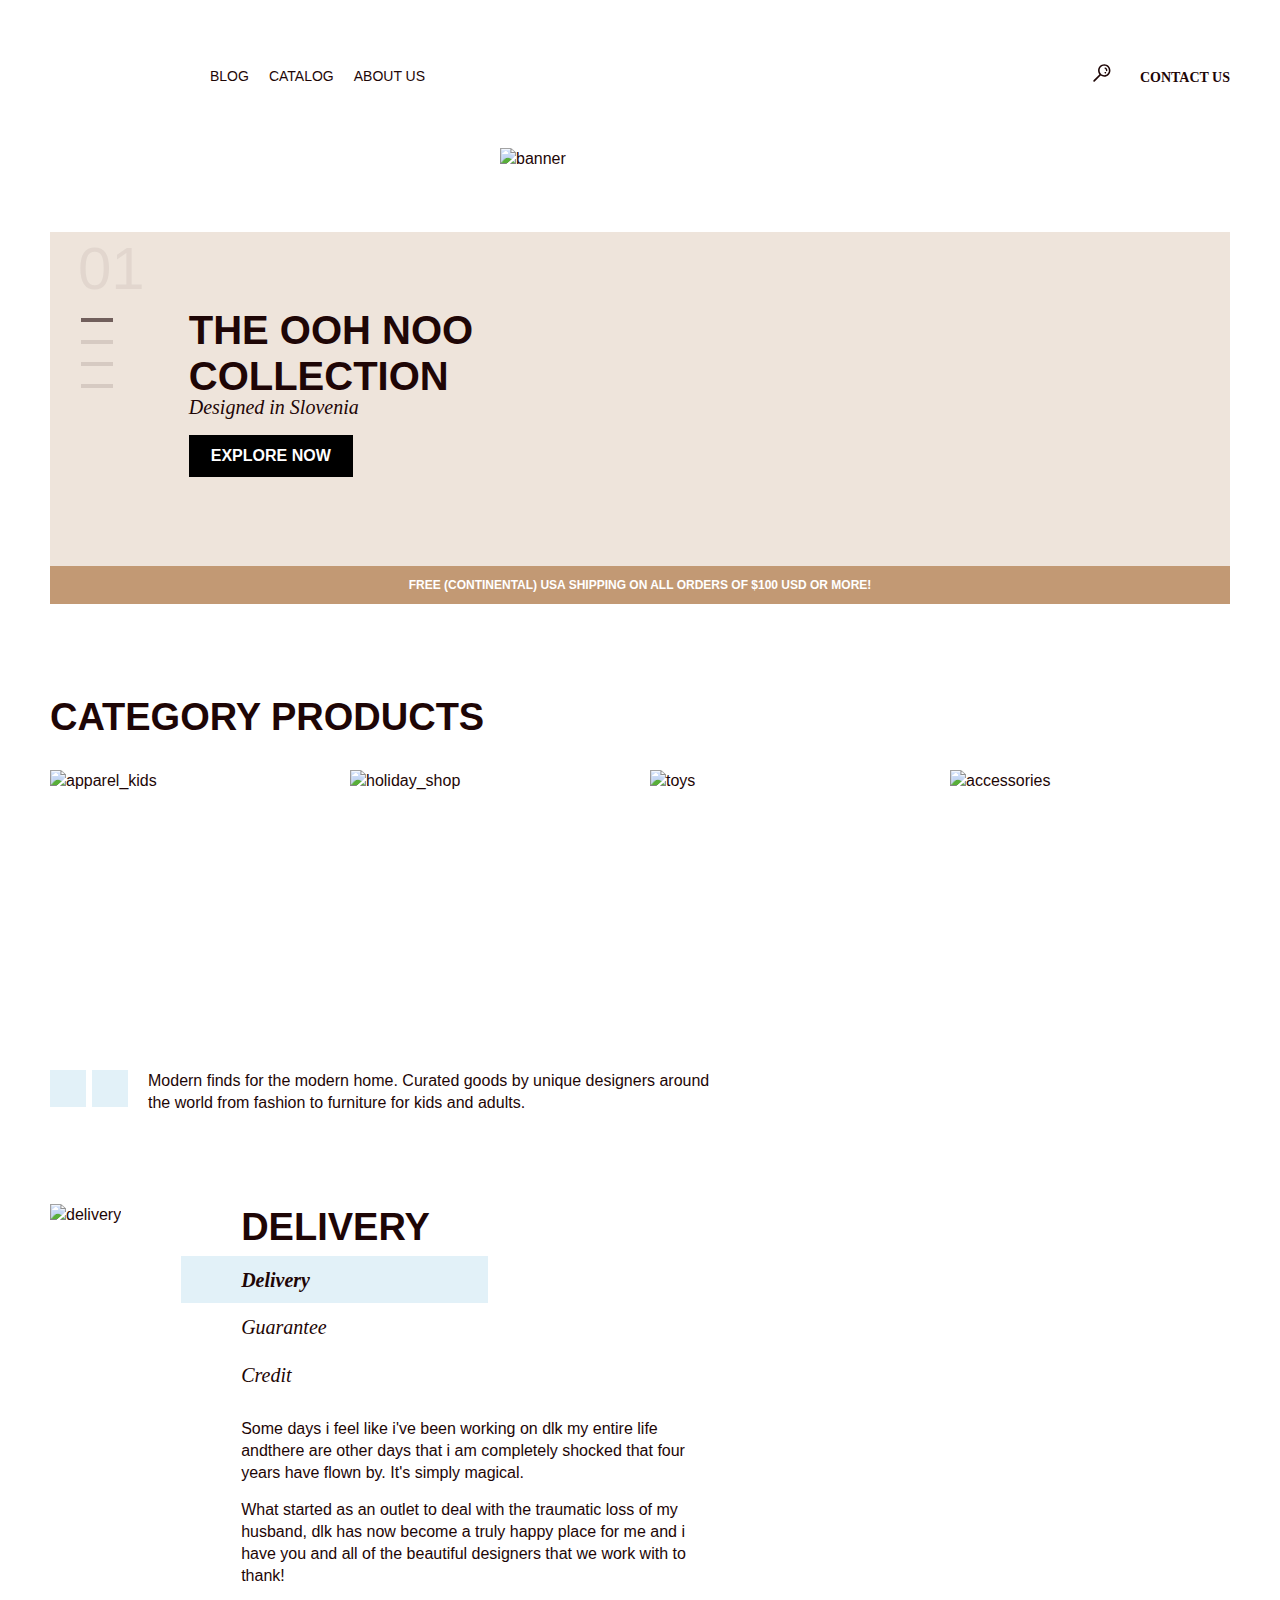
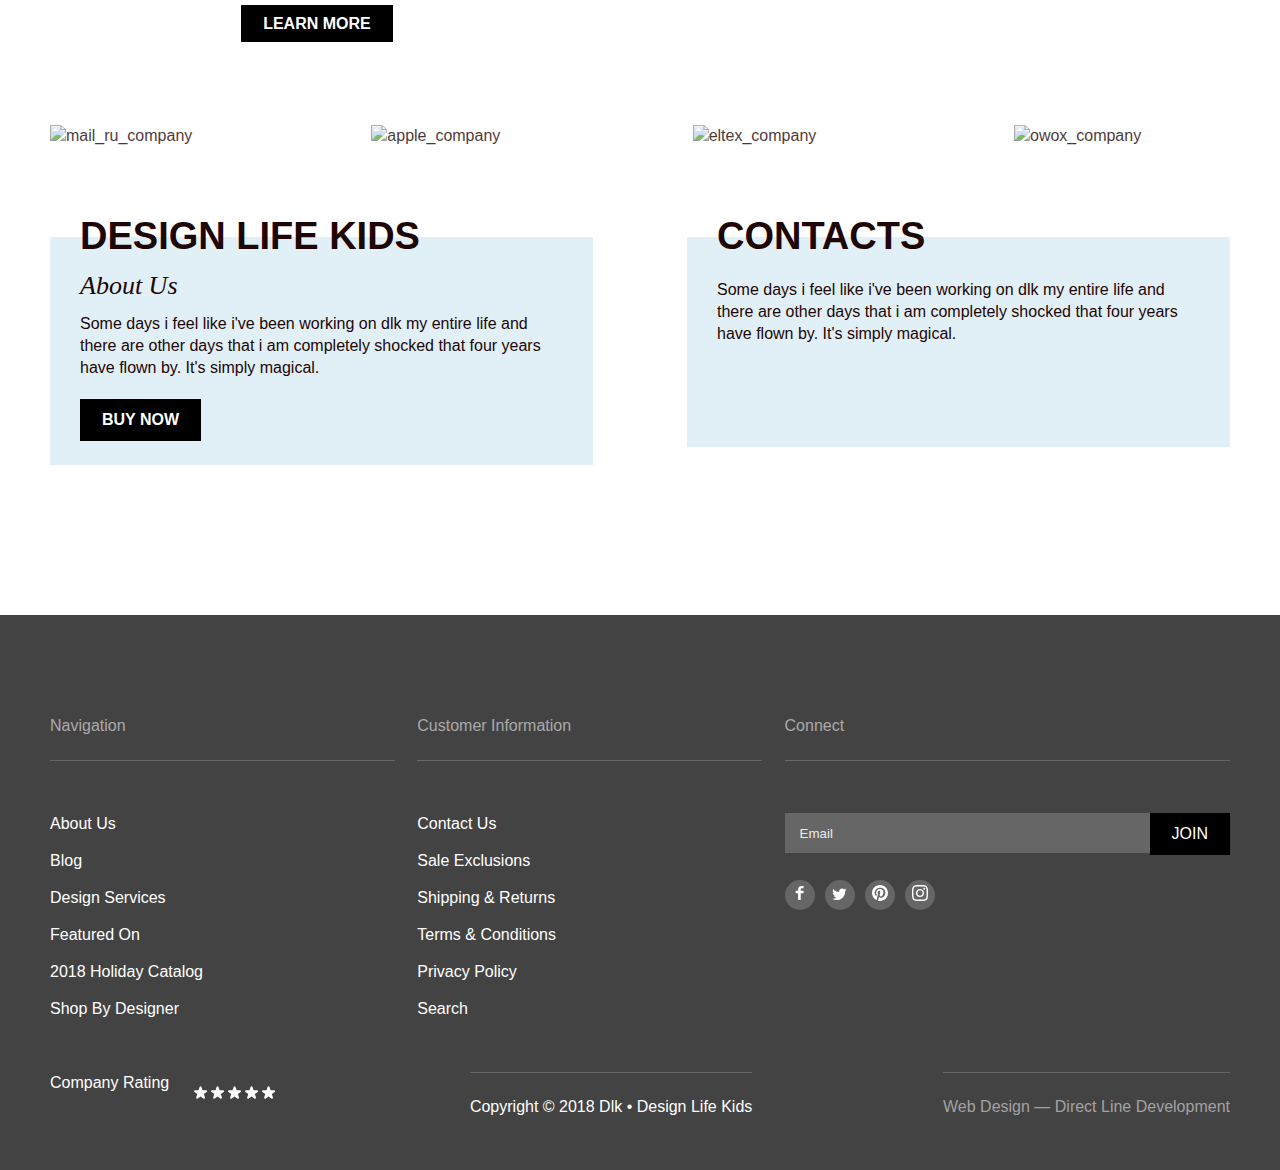
==== index.html @ dff970e8 "ДЗ №1 модуль" ====
<!DOCTYPE html>
<html lang="en">
<head>
    <meta charset="UTF-8">
    <meta http-equiv="X-UA-Compatible" content="IE=edge">
    <meta name="viewport" content="width=device-width, initial-scale=1.0">
    <link rel="stylesheet" href="./style/style.css">
    <link rel="stylesheet" href="./style/common.css">
    <link rel="stylesheet" href="./style/normolize.css">
    <title>Main page</title>
</head>
<body>

    <div class="container">
        <header class="header">
                <a class="header__link" href="./index.html"></a> 
                <ul class="nav__list">
                    <li class="nav__list_item">
                        <a class="nav__list_link open_sans" href="./pages/blog.html">Blog</a>
                    </li>
                    <li class="nav__list_item">
                        <a class="nav__list_link open_sans" href="./pages/catalog.html">Catalog</a>
                    </li>
                    <li class="nav__list_item">
                        <a class="nav__list_link open_sans" href="#">About Us</a>  
                    </li>
                </ul> 
            <div class="contact__wrapper">
                <a href="#" class="search__btn" aria-label="search">
                    <svg width="18" height="18" viewBox="0 0 18 18" fill="none" xmlns="http://www.w3.org/2000/svg">
                        <path d="M11.2614 0.26001C7.83851 0.26001 5.05615 3.08001 5.05615 6.52001C5.05615 7.98001 5.55657 9.30002 6.37727 10.38L0.492277 16.32C0.151988 16.68 0.151988 17.24 0.492277 17.58C0.67243 17.76 0.892618 17.84 1.1128 17.84C1.35301 17.84 1.57319 17.76 1.75334 17.58L7.63834 11.62C8.65921 12.36 9.90026 12.78 11.2414 12.78C14.6643 12.78 17.4467 9.96001 17.4467 6.52001C17.4667 3.06001 14.6843 0.26001 11.2614 0.26001ZM11.2614 11.2C8.71926 11.2 6.65751 9.10001 6.65751 6.52001C6.65751 3.94001 8.71926 1.84001 11.2614 1.84001C13.8036 1.84001 15.8653 3.94001 15.8653 6.52001C15.8653 9.10001 13.8036 11.2 11.2614 11.2ZM14.364 6.60001C14.324 6.94001 14.0238 7.20001 13.6835 7.20001C13.6434 7.20001 13.6234 7.20001 13.5834 7.20001C13.2031 7.14001 12.9428 6.80001 12.9829 6.42001C13.123 5.38001 11.962 4.84001 11.902 4.82001C11.5617 4.66001 11.4015 4.24001 11.5617 3.90001C11.7218 3.56001 12.1221 3.40001 12.4825 3.54001C12.5625 3.56001 14.6443 4.52001 14.364 6.60001ZM12.9028 8.12001C13.0429 8.26001 13.143 8.48002 13.143 8.68002C13.143 8.90002 13.0629 9.10001 12.9028 9.24002C12.7627 9.38002 12.5425 9.48002 12.3423 9.48002C12.1422 9.48002 11.922 9.40001 11.7819 9.24002C11.6417 9.10001 11.5417 8.88002 11.5417 8.68002C11.5417 8.48002 11.6217 8.26001 11.7819 8.12001C11.922 7.98001 12.1422 7.88002 12.3423 7.88002C12.5425 7.88002 12.7427 7.96001 12.9028 8.12001Z" fill="#1E0606"/>
                        </svg>
                </a>
                <a class="nav__contact" href="./pages/contact.html">Contact us</a>
            </div>
        </header>
    </div>


<main class="main">
    <div class="container">
            <section class="banner">
                    <div class="slider__menu">
                        <span class="digits">01</span>
                        <ul class="digits__ul">
                            <li>
                                <button class="btn__1"></button>
                            </li>
                            <li>
                                <button class="btn"></button>
                            </li>
                            <li>
                                <button class="btn"></button>
                            </li>
                            <li>
                                <button class="btn"></button>
                            </li>
                        </ul>
                    </div>
                        <div class="slide__text">
                            <h1 class="title montserrat">THE OOH NOO COLLECTION</h1>
                            <p class="title_text crimson_text">Designed in Slovenia</p>
                            <button class="botton__link open_sans2 btn-js" type="button">EXPLORE NOW</button>
                        </div>
                    <img class="title_img" src="./static/image/monster_in_a wheelbarrow_on_a_banner.png" alt="banner">
            </section>
            <p class="title__offer">Free (continental) USA shipping on all orders of $100 USD or more!</p>  
    </div>
    
        
    <div class="container">
        <section class="category_products">
            <h2 class="products__title montserrat1">Category Products</h2>
            <div class="products__wrapper">
            <ul class="products__ul">
                <li class="products__li">
                    <img src="../static/image/apparel_kids.jpg" class="catalog__img" alt="apparel_kids">
                    <a href="#"> <p class="catalog__item montserrat1">APPAREL KIDS</p></a>
                </li>

                <li class="products__li">
                    <img src="../static/image/holiday_shop.jpg" class="catalog__img" alt="holiday_shop">
                    <a href="#"> <p class="catalog__item montserrat1">HOLIDAY SHOP</p></a>
                </li>

                <li class="products__li">
                    <img src="../static/image/toys.jpg" class="catalog__img"alt="toys">
                    <a href="./pages/toys.html"> <p class="catalog__item montserrat1">TOYS</p></a>
                </li>

                <li class="products__li">
                    <img src="../static/image/accessories.jpg" class="catalog__img"alt="accessories">
                    <a href="#"> <p class="catalog__item montserrat1">ACCESSORIES</p></a>
                </li>
            </ul>
            </div>

            <div class="bts-text__wrap">
                <button class="direction__btn"></button>
                <button class="direction__btn1"></button>
                <p class="products__text open_sans">Modern finds for the modern home. Curated goods by unique designers around the world from fashion to furniture for kids and adults.</p>
            </div>
            
        </section>
    </div>
    
    <div class="container">
        <section class="delivery">
                <img src="./static/image/delivery.jpg" alt="delivery">
                <div class="delivery__wrapper">
                    <ul class="delivery__ul">
                        <li>
                            <h2 class="delivery__title shift montserrat1">Delivery</h2>
                        </li>

                        <li>
                            <p class="delivery__text ">Delivery</p>
                        </li>

                        <li>
                            <p class="delivery__text1 shift crimson_text">Guarantee</p>
                        </li>

                        <li>
                            <p class="delivery__text2 shift crimson_text">Credit</p>
                        </li>
                    </ul>

                    <ul class="delivery__ul">
                        <li>
                            <p class="delivery__text3 shift open_sans">Some days i feel like i've been working on dlk my entire life andthere are other days that i am completely shocked that four years have flown by. It's simply magical.</p>
                        </li>

                        <li>
                            <p class="delivery__text4 shift open_sans">What started as an outlet to deal  with the traumatic loss of my husband, dlk has now become a truly happy place for me and i have you and all of the beautiful designers that we work with to thank!</p>
                        </li>
                        
                        <li>
                            <a href="#" class="botton__link shift open_sans2">LEARN MORE</a>
                        </li>
                    </ul>
            </div>
        </section>
    </div>
   
        
    <div class="container">
        <section class="company">
                <h2 class="compani__title">Company list</h2>
            <ul class="company__list">
                <li class="company__item">
                    <img src="./static/image/mail_ru.png" alt="mail_ru_company" class="company__img">
                </li>

                <li class="company__item">
                    <img src="./static/image/apple.png" alt="apple_company" class="company__img">
                </li>

                <li class="company__item">
                    <img src="./static/image/eltex.png" alt="eltex_company" class="company__img">
                </li>
                
                <li class="company__item">
                    <img src="./static/image/owox.png" alt="owox_company" class="company__img">
                </li>
            </ul>
        </section>
    </div> 

    
    <div class="container">
        <section class="adress__map">
            <div class="about__wrapper">
                <h2 class="about__title montserrat1">Design Life Kids</h2>
                <p class="about__text1">About Us</p>
                <p class="about__text open_sans">Some days i feel like i've been working on dlk my entire life and there are other days that i am completely shocked that four years have flown by. It's simply magical.</p>
                <button class="botton__link open_sans2" type="button">buy now</button>
            </div>
    
            <div class="about__wrapper1">
                <h2 class="about__title montserrat1">Contacts</h2>
                <p class="about__text2 open_sans">Some days i feel like i've been working on dlk my entire life and there are other days that i am completely shocked that four years have flown by. It's simply magical.</p>
                <iframe src="https://www.google.com/maps/embed?pb=!1m18!1m12!1m3!1d2372.6851021868506!2d49.28748761618394!3d53.50982038001365!2m3!1f0!2f0!3f0!3m2!1i1024!2i768!4f13.1!3m3!1m2!1s0x4168797f9a8510e9%3A0x5af0ee3dab85a41c!2z0L_RgC4g0KHRgtC10L_QsNC90LAg0KDQsNC30LjQvdCwLCA0NCwg0KLQvtC70YzRj9GC0YLQuCwg0KHQsNC80LDRgNGB0LrQsNGPINC-0LHQuy4sIDQ0NTAyNw!5e0!3m2!1sru!2sru!4v1662361493632!5m2!1sru!2sru" width="600" height="450" style="border:0;" allowfullscreen="" loading="lazy" referrerpolicy="no-referrer-when-downgrade" class="map"></iframe>
            </div>
        </section>
    </div>
</main>


<footer class="footer">
    <div class="container">
        <div class="footer__wrap">
            <section class="footer__sect">
                <h5 class="footer__title open_sans">Navigation</h5>
                <nav>
                    <ul class="footer__ul">
                        <li class="footer__li">
                            <a href="" class="footer__link open_sans">About Us</a>
                        </li>

                        <li class="footer__li">
                            <a href="./pages/blog.html" class="footer__link open_sans">Blog</a>
                        </li>

                        <li class="footer__li">
                            <a href="#" class="footer__link open_sans">Design Services</a>  
                        </li>

                        <li class="footer__li">
                            <a href="#" class="footer__link open_sans">Featured On</a>
                        </li>

                        <li class="footer__li">
                            <a href="#" class="footer__link open_sans">2018 Holiday Catalog</a>
                        </li>

                        <li class="footer__li">
                            <a href="#" class="footer__link open_sans">Shop By Designer</a>
                        </li>
                    </ul>
                </nav>
        </section>

        <section class="footer__sect">
            <h5 class="footer__title open_sans">Customer Information</h5>
                <div>
                    <nav>
                        <ul class="footer__ul">
                            <li class="footer__li">
                                <a href="./pages/contact.html" class="footer__link open_sans">Contact Us</a>
                            </li>
                            
                        </ul>
                    </nav>

                    <ul class="footer__ul">
                        <li class="footer__li">
                            <a href="#" class="footer__link open_sans">Sale Exclusions</a>
                        </li>
        
                        <li class="footer__li">
                            <a href="#" class="footer__link open_sans">Shipping & Returns</a>  
                        </li>
        
                        <li class="footer__li">
                            <a href="#" class="footer__link open_sans">Terms & Conditions</a>
                        </li>
        
                        <li class="footer__li">
                            <a href="#" class="footer__link open_sans">Privacy Policy</a>
                        </li>
        
                        <li class="footer__li">
                            <a href="#" class="footer__link open_sans">Search</a>
                        </li>
                    </ul>
                </div>
        </section>

        <section class="footer__sect">
            <h5 class="footer__title open_sans">Connect</h5>
            <form action="#">
                <div class="cnt-form__wrap">
                    <label for="input-email" class="cnt-form__label">
                        <input type="email" id="input-email" class="cnt-form__input" placeholder="Email">
                    </label>
                   
                    <button type="submit" class="botton__link">Join</button>
                    
                </div>
            </form>
                
            <ul class="connect__ul">
                <li class="connect__li">
                    <a href="facebook.com" class="connect__img">
                        <svg width="9" height="16" viewBox="0 0 9 16" fill="none" xmlns="http://www.w3.org/2000/svg">
                            <path fill-rule="evenodd" clip-rule="evenodd" d="M8.55271 3.36723H6.29671C6.03071 3.36723 5.73372 3.71723 5.73372 4.18523V5.81423H8.55271V8.13523H5.73372V15.1052H3.07071V8.13523H0.657715V5.81423H3.07071V4.44723C3.07071 2.48823 4.43171 0.894226 6.29671 0.894226H8.55271V3.36723Z" fill="white"/>
                            </svg>
                    </a>
                </li>

                <li class="connect__li">
                    <a href="twitter.com" class="connect__img">
                        <svg width="15" height="13" viewBox="0 0 15 13" fill="none" xmlns="http://www.w3.org/2000/svg">
                            <path fill-rule="evenodd" clip-rule="evenodd" d="M13.1006 3.28912C13.1056 3.41612 13.1096 3.54312 13.1096 3.67212C13.1096 7.57612 10.1366 12.0781 4.70258 12.0781C3.03458 12.0781 1.48058 11.5881 0.173584 10.7501C0.406584 10.7771 0.641584 10.7911 0.879584 10.7911C2.26358 10.7911 3.53758 10.3181 4.54858 9.52512C3.25558 9.50212 2.16558 8.64812 1.78758 7.47512C1.96858 7.51012 2.15458 7.52712 2.34458 7.52712C2.61358 7.52712 2.87458 7.49212 3.12258 7.42412C1.77158 7.15212 0.751584 5.95912 0.751584 4.52712V4.49012C1.15058 4.71112 1.60758 4.84412 2.09158 4.85912C1.29858 4.33012 0.777584 3.42612 0.777584 2.40012C0.777584 1.85912 0.922584 1.35212 1.17658 0.916122C2.63258 2.70312 4.81058 3.87912 7.26558 4.00212C7.21558 3.78512 7.19058 3.56012 7.19058 3.32812C7.19058 1.69712 8.51258 0.375122 10.1446 0.375122C10.9936 0.375122 11.7616 0.732122 12.2996 1.30712C12.9736 1.17612 13.6056 0.930122 14.1766 0.590122C13.9556 1.28112 13.4886 1.85912 12.8766 2.22512C13.4746 2.15412 14.0446 1.99612 14.5756 1.76012C14.1776 2.35212 13.6776 2.87312 13.1006 3.28912Z" fill="white"/>
                            </svg>
                    </a>
                </li>

                <li class="connect__li">
                    <a href="pinterest.com" class="connect__img">
                        <svg width="16" height="16" viewBox="0 0 16 16" fill="none" xmlns="http://www.w3.org/2000/svg">
                            <path fill-rule="evenodd" clip-rule="evenodd" d="M8.00047 0C3.58252 0 0 3.58158 0 8.00047C0 11.2754 1.97001 14.0902 4.78956 15.3273C4.76698 14.7694 4.78579 14.0977 4.92785 13.49C5.08214 12.8408 5.95708 9.1313 5.95708 9.1313C5.95708 9.1313 5.70212 8.62045 5.70212 7.865C5.70212 6.6796 6.38984 5.79432 7.24502 5.79432C7.97225 5.79432 8.3241 6.34092 8.3241 6.99571C8.3241 7.7267 7.85747 8.82084 7.61757 9.83407C7.41718 10.6836 8.04281 11.3751 8.88011 11.3751C10.3957 11.3751 11.4165 9.42859 11.4165 7.12177C11.4165 5.36908 10.2358 4.05668 8.08796 4.05668C5.66167 4.05668 4.14982 5.86582 4.14982 7.88663C4.14982 8.5847 4.35491 9.07579 4.67666 9.45587C4.82531 9.6318 4.84506 9.70142 4.79144 9.90275C4.75381 10.0486 4.66537 10.4042 4.62868 10.5444C4.57506 10.7466 4.41136 10.82 4.22885 10.7448C3.11025 10.2885 2.58999 9.0645 2.58999 7.68813C2.58999 5.41612 4.50638 2.68972 8.30717 2.68972C11.3619 2.68972 13.3724 4.90151 13.3724 7.27324C13.3724 10.4117 11.6282 12.7562 9.05509 12.7562C8.19239 12.7562 7.37955 12.2895 7.10108 11.7599C7.10108 11.7599 6.63633 13.6029 6.53848 13.9585C6.36914 14.5747 6.03704 15.1919 5.73317 15.6717C6.45287 15.8843 7.21303 16 8.00047 16C12.4184 16 16 12.4184 16 8.00047C16 3.58158 12.4184 0 8.00047 0" fill="white"/>
                            </svg>
                    </a>
                </li>

                <li class="connect__li">
                    <a href="instagram.com" class="connect__img">
                        <svg width="16" height="16" viewBox="0 0 16 16" fill="none" xmlns="http://www.w3.org/2000/svg">
                            <path fill-rule="evenodd" clip-rule="evenodd" d="M8.00003 0C5.82733 0 5.5549 0.0092 4.70163 0.0481333C3.8501 0.0869667 3.26857 0.222233 2.7597 0.42C2.23363 0.624433 1.7875 0.897967 1.3427 1.3427C0.897967 1.7875 0.624433 2.23363 0.42 2.7597C0.222233 3.26857 0.0869667 3.8501 0.0481333 4.7016C0.0092 5.5549 0 5.82733 0 8C0 10.1727 0.0092 10.4451 0.0481333 11.2984C0.0869667 12.1499 0.222233 12.7314 0.42 13.2403C0.624433 13.7664 0.897967 14.2125 1.3427 14.6573C1.7875 15.102 2.23363 15.3756 2.7597 15.58C3.26857 15.7778 3.8501 15.913 4.70163 15.9519C5.5549 15.9908 5.82733 16 8.00003 16C10.1727 16 10.4451 15.9908 11.2984 15.9519C12.1499 15.913 12.7314 15.7778 13.2403 15.58C13.7664 15.3756 14.2125 15.102 14.6573 14.6573C15.102 14.2125 15.3756 13.7664 15.58 13.2403C15.7778 12.7314 15.913 12.1499 15.9519 11.2984C15.9908 10.4451 16 10.1727 16 8C16 5.82733 15.9908 5.5549 15.9519 4.7016C15.913 3.8501 15.7778 3.26857 15.58 2.7597C15.3756 2.23363 15.102 1.7875 14.6573 1.3427C14.2125 0.897967 13.7664 0.624433 13.2403 0.42C12.7314 0.222233 12.1499 0.0869667 11.2984 0.0481333C10.4451 0.0092 10.1727 0 8.00003 0ZM8.00003 1.44143C10.1361 1.44143 10.3891 1.4496 11.2327 1.4881C12.0127 1.52367 12.4363 1.65397 12.7182 1.76353C13.0916 1.90867 13.3581 2.08203 13.638 2.362C13.918 2.6419 14.0913 2.9084 14.2365 3.28183C14.346 3.56373 14.4763 3.98733 14.5119 4.7673C14.5504 5.61087 14.5586 5.8639 14.5586 8C14.5586 10.1361 14.5504 10.3891 14.5119 11.2327C14.4763 12.0127 14.346 12.4363 14.2365 12.7182C14.0913 13.0916 13.918 13.3581 13.638 13.638C13.3581 13.918 13.0916 14.0913 12.7182 14.2365C12.4363 14.346 12.0127 14.4763 11.2327 14.5119C10.3892 14.5504 10.1363 14.5586 8.00003 14.5586C5.86373 14.5586 5.61077 14.5504 4.7673 14.5119C3.98733 14.4763 3.56373 14.346 3.28183 14.2365C2.9084 14.0913 2.64193 13.918 2.36197 13.638C2.08207 13.3581 1.90867 13.0916 1.76353 12.7182C1.65397 12.4363 1.52367 12.0127 1.4881 11.2327C1.4496 10.3891 1.44143 10.1361 1.44143 8C1.44143 5.8639 1.4496 5.61087 1.4881 4.7673C1.52367 3.98733 1.65397 3.56373 1.76353 3.28183C1.90867 2.9084 2.08203 2.6419 2.36197 2.362C2.64193 2.08203 2.9084 1.90867 3.28183 1.76353C3.56373 1.65397 3.98733 1.52367 4.7673 1.4881C5.61087 1.4496 5.8639 1.44143 8.00003 1.44143ZM3.8919 8C3.8919 5.73113 5.73113 3.8919 8.00003 3.8919C10.2689 3.8919 12.1081 5.73113 12.1081 8C12.1081 10.2689 10.2689 12.1081 8.00003 12.1081C5.73113 12.1081 3.8919 10.2689 3.8919 8ZM8.00003 10.6667C6.52723 10.6667 5.33333 9.47277 5.33333 8C5.33333 6.52723 6.52723 5.33333 8.00003 5.33333C9.47277 5.33333 10.6667 6.52723 10.6667 8C10.6667 9.47277 9.47277 10.6667 8.00003 10.6667ZM12.2704 4.68957C12.8006 4.68957 13.2304 4.2598 13.2304 3.7296C13.2304 3.1994 12.8006 2.76957 12.2704 2.76957C11.7402 2.76957 11.3104 3.1994 11.3104 3.7296C11.3104 4.2598 11.7402 4.68957 12.2704 4.68957Z" fill="white"/>
                            </svg> 
                    </a>
                </li>
            </ul>
        </section>
        </div>

        <div class="bottom-row__wrap">
            <div class="rating-area">
                <input type="radio" id="star-5" name="rating" value="5" class="rating__input">
                <label for="star-5" title="excellent" class="rating__label"></label>
    
                <input type="radio" id="star-4" name="rating" value="4" class="rating__input">
                <label for="star-4" title="good" class="rating__label"></label> 
    
                <input type="radio" id="star-3" name="rating" value="3" class="rating__input">
                <label for="star-3" title="satisfactory" class="rating__label"></label> 
    
                <input type="radio" id="star-2" name="rating" value="2" class="rating__input">
                <label for="star-2" title="weakly" class="rating__label"></label>
                   
                <input type="radio" id="star-1" name="rating" value="1" class="rating__input">
                <label for="star-1" title="terribly" class="rating__label"></label>
                <p class="rating__text">Company Rating</p>
            </div>

            <p class="b-r__text upper__line open_sans">Copyright © 2018 Dlk • Design Life Kids</p>
            <a href="#" class="b-r__link upper__line open_sans">Web Design — Direct Line Development</a>   
        </div>
    </div>  
</footer>

    <section class="popup">
        <div class="popup__wrap">
            <button class="popup__cross"></button>
        <h2 class="popup__title">Popup</h2>
        <form action="#" class="form_cnt">
    
            <div class="from__wrapper">
                <div class="from__name">
                    <label for="input-name">Name</label>
                    <input type="text" id="input-name" placeholder="Ivan Ivanov" class="input_name">
                </div>
    
                <div class="field__wrap">
                    <div class="from__phone">
                        <label for="input-phone">Phone</label>
                        <input type="number" id="input-phone" class="input_phone">
                    </div>
    
                    <div class="from__email">
                        <label for="input-email">Email</label>
                        <input type="email" id="input-email" class="input_email">
                    </div>
                </div>
    
                <div class="from__message">
                    <label for="textarea">Message</label>
                    <textarea name="" id="textarea" class="input_message" maxlength="400"></textarea>
                </div>
    
                <div class="from__processing">
                    <input type="checkbox" id="input-processing" class="input_processing">
                    <label for="input-processing" class="processing_text">By clicking on the button, you consent to the processing of your personal data</label>
                </div>
                <button class="botton__link open_sans2" type="submit">Submit</button>
            </div>
        </form>
        </div>
    </section>

    <script src="js/index.js"></script>

</body>
</html>
---- style/style.css ----
/* styles for the "banner" */
/*
* Prefixed by https://autoprefixer.github.io
* PostCSS: v8.4.14,
* Autoprefixer: v10.4.7
* Browsers: last 4 version
*/

.banner{
    margin-top: 130px;
    position: relative;
    display: -webkit-box;
    display: -ms-flexbox;
    display: flex;
    -webkit-column-gap: 44px;
       -moz-column-gap: 44px;
            column-gap: 44px;
    background: #eee4db;
}
.digits {
    margin-left: 28px;
    font-family: 'Montserrat', sans-serif;
    font-style: normal;
    font-weight: 200;
    font-size: 60px;
    line-height: 73px;
    font-size: 60px;
    line-height: 74px;
    color: rgba(30, 6, 6, 0.06);
}
.digits__ul {
    margin-left: 31px;
}
.btn__1 {
    width: 32px;
    height: 4px;
    background: rgba(30, 6, 6, 0.6);
    border: none;
    cursor: pointer;
}
.btn {
    width: 32px;
    height: 4px;
    background: #D6CAC2;
    border: none;
    cursor: pointer;
}
.btn:hover {
    background: rgba(30, 6, 6, 0.6);
}
.slide__text {
    display: -webkit-box;
    display: -ms-flexbox;
    display: flex;
    -webkit-box-orient: vertical;
    -webkit-box-direction: normal;
        -ms-flex-direction: column;
            flex-direction: column;
    row-gap: 15px;
    max-width: 307px;
    margin: 89px 0 89px 0;
}
.title {
    margin-top: -14px;
}
.title_text {
    margin-top: -20px;
}
.title_img {
   position: absolute;
   width: 636px;
   height: 444px;
   left: 450px;
    top: -84px;
}
.title__offer {
    font-family: 'Open Sans', sans-serif;
    font-style: normal;
    font-weight: 700;
    font-size: 12px;
    line-height: 16px;
    padding: 11px;
    text-align: center;
    text-transform: uppercase;
    color: #FFFFFF;
    background: #C29974;
}


/* styles for "category products" */
.category_products {
    margin-top: 90px;
}
.products__title {
    margin-bottom: 30px;
}
.products__ul {
    display: -webkit-box;
    display: -ms-flexbox;
    display: flex;
}
.products__li {
   position: relative;
   margin-right: 20px;
}
.bts-text__wrap {
    display: -webkit-box;
    display: -ms-flexbox;
    display: flex;
    margin-top: 30px;
}
.direction__btn {
    margin-right: 6px;
    background-image: url(../static/icons/vector_to_the_left.svg);
    width: 36px;
    height: 37px;
    background-color: rgba(112, 187, 220, 0.2);
    background-repeat: no-repeat;
    background-position: center;
    border: none;
    cursor: pointer;
}
.direction__btn1 {
    background-image: url(../static/icons/vector_to_the_right.svg);
    width: 36px;
    height: 37px;
    background-color: rgba(112, 187, 220, 0.2);
    background-repeat: no-repeat;
    background-position: center;
    border: none;
    cursor: pointer;
}
.products__text {
    margin-left: 20px;
    max-width: 580px;
}


/* styles for "delivery"" */
.delivery {
    margin-top: 90px;
    display: -webkit-box;
    display: -ms-flexbox;
    display: flex;
    -webkit-column-gap: 60px;
       -moz-column-gap: 60px;
            column-gap: 60px;
}
.delivery__wrapper {
    width: 540px;
}
.delivery__ul {
    display: -webkit-box;
    display: -ms-flexbox;
    display: flex;
    -webkit-box-orient: vertical;
    -webkit-box-direction: normal;
        -ms-flex-direction: column;
            flex-direction: column;
}
.delivery__title {
    margin-bottom: 6px;
}
.delivery__text {
    display: inline-block;
    background-color: #70BBDC33;
    padding: 11px 178px 10px 60px;
    font-family: 'Crimson Text';
    font-style: italic;
    font-weight: 700;
    font-size: 20px;
    line-height: 26px;
}
.delivery__text1 {
    margin-top: 11px;
}
.delivery__text2 {
    margin-top: 22px;
}
.delivery__text3 {
    margin-top: 30px;
}
.delivery__text4 {
    margin-top: 15px;
    margin-bottom: 26px;
}
.shift {
    margin-left: 60px;
}


/* styles for "company" */
.company {
    margin-top: 90px;
}
.compani__title {
    display: none;
}
.company__list {
    display: -webkit-box;
    display: -ms-flexbox;
    display: flex;
    -webkit-box-pack: justify;
        -ms-flex-pack: justify;
            justify-content: space-between;
}
.company__item {
    opacity: 0.8;
    width: 216px;
}


/* styles for "About Us" */
.adress__map {
    display: -webkit-box;
    display: -ms-flexbox;
    display: flex;
    -webkit-box-pack: justify;
        -ms-flex-pack: justify;
            justify-content: space-between;
    margin-top: 90px;
}
.about__wrapper {
    background: #E1F0F7;
    width: 543px;
    height: 228px;
    padding-left: 30px;
}
.about__wrapper1 {
    background: #E1F0F7;
    width: 543px;
    height: 210px;
    padding-left: 30px;
}
.about__title {
    margin-top: -24px;
    font-size: 38px;
    line-height: 46px;
    text-transform: uppercase;
}
.about__text1 {
    margin-top: 10px;
    font-family: 'Crimson Text';
    font-style: italic;
    font-weight: 400;
    font-size: 26px;
    line-height: 34px;
}
.about__text {
    margin-top: 10px;
    margin-bottom: 20px;
    width: 483px;
}
.about__text2 {
    margin-top: 20px;
    width: 483px;
}
.map {
    width: 483px;
    height: 200px;
    margin-top: 30px;
}


/* styles for footer */
.footer {
    height: 555px;
    background: #434343;
    margin-top: 150px;
}
.footer__wrap {
    display: flex;
    justify-content: space-between;
}
.footer__sect {
   margin-top: 100px;
}
.footer__title {
    color: #AAAAAA;
    margin-bottom: 52px;
    border-bottom: 1px solid #666666;
    padding-bottom: 23px;
}
.footer__ul {
    width: 345px;
}
.footer__li {
    margin-top: 15px;
}
.footer__link {
    color: #FFFFFF;
}
.footer__link:hover {
    opacity: 0.5;
}
.footer__link:active {
    opacity: 0.2;
}
.cnt-form__wrap {
  display: flex;
}
.cnt-form__input {
    border: 0;
    width: 365px;
    height: 40px;
    padding-left: 15px;
    background-color: #666666;
    color: #FFFDFD;
}
.cnt-form__input::-webkit-input-placeholder {
    color: #EBEBEB;
}
.cnt-form__input:hover {
    outline: none;
    border: 1px solid #FFFDFD;
}
.cnt-form__input:focus {
    outline: none;
    border: 1px solid #FFFDFD;
}
.connect__ul {
    display: flex;
    margin-top: 25px;
}
.connect__li {
    margin-right: 10px;
    padding: 5px;
    text-align: center;
    width: 30px;
    height: 30px;
    background: #666666;
    border-radius: 15px;
}
.connect__img:hover {
    opacity: 0.5;
}
.connect__img:active {
    opacity: 0.2;
}
.upper__line {
    border-top: 1px solid #666666;
    padding-top: 23px;
}
.bottom-row__wrap {
    margin-top: 52px;
    display: flex;
    justify-content: space-between;
}
.b-r__link {
    color: #A2A2A2;
}
.b-r__link:hover {
    color: #FFFFFF;
    text-decoration: underline;
}
.b-r__text {
    color: #FFFFFF;
}


/* style for a star rating */
.rating-area {
    display: flex;
    flex-direction: row-reverse;
    overflow: hidden;
}
.rating__input {
    position: relative;
}
.rating__label {
}
.rating-area:not(:checked) > .rating__input {
	display: none;
}
.rating-area:not(:checked) > .rating__label {
	cursor: pointer;
	font-size: 32px;
	line-height: 32px;
	color: #FFFFFF;
}
.rating-area:not(:checked) > .rating__label:before {
	content: url(../static/icons/star.svg);
    padding-right: 3px;
}
.rating-area:not(:checked) > .rating__label:before:hover {
	content: url(../static/icons/star_hover.svg);
}
.rating-area > .rating__input:checked ~ .rating__label {
    background-image: url(../static/icons/star_hover.svg);
    background-repeat: no-repeat;
    text-shadow: 1px 1px #c60;
}
.rating-area:not(:checked) > la.rating__labelbel:hover,
.rating-area:not(:checked) > .rating__label:hover ~ .rating__label {
    background-image: url(../static/icons/star_hover.svg);
    background-repeat: no-repeat;
	color: gold;
}
.rating-area > .rating__input:checked + .rating__label:hover,
.rating-area > .rating__input:checked + .rating__label:hover ~ .rating__label,
.rating-area > .rating__input:checked ~ .rating__label:hover,
.rating-area > .rating__input:checked ~ .rating__label:hover ~ .rating__label,
.rating-area > .rating__input:hover ~ .rating__input:checked ~ .rating__label {
    background-image: url(../static/icons/star_hover.svg);
    background-repeat: no-repeat;
	color: gold;
	text-shadow: 1px 1px goldenrod;
}
.rate-area > .rating__label:active {
	position: relative;
}
.rating__text {
    color: #FFFFFF;
    margin-right: 25px;
}


/* styles for pop-up */
.popup {
    position: fixed;
    top: 0;
    left: 0;
    right: 0;
    bottom: 0; 
    background: rgba(125, 151, 218, 0.8);
    z-index: 2;
    display: none;
    -webkit-box-align: center;
        -ms-flex-align: center;
            align-items: center;
    -webkit-box-pack: center;
        -ms-flex-pack: center;
            justify-content: center;
}
.popup__wrap {
    position: relative;
}
.popup__cross {
    position: absolute;
    left: 688px;
    background: none;
    border: none;
    background-image: url(../static/icons/closing_cross.svg);
    background-repeat: no-repeat;
    width: 35px;
    height: 35px;
    cursor: pointer;
}
.popup__cross:hover {
   opacity: 0.7;

}
.popup__cross:active {
    opacity: 0.4;
}
.popup-open {
    display: -webkit-box;
    display: -ms-flexbox;
    display: flex
}
.popup__title {
    display: none;
}
---- style/common.css ----
/* font styles */
.montserrat {
    font-family: 'Montserrat', sans-serif;
    font-style: normal;
    font-weight: 700;
    font-size: 40px;
    line-height: 46px;
    text-transform: uppercase;
}
.montserrat1 {
    font-family: 'Montserrat', sans-serif;
    font-style: normal;
    font-weight: 700;
    font-size: 38px;
    line-height: 46px;
    text-transform: uppercase;
}
.crimson_text {
    font-family: 'Crimson Text';
    font-style: italic;
    font-weight: 400;
    font-size: 20px;
    line-height: 26px;
}
.open_sans {
    font-family: 'Open Sans', sans-serif;
    font-style: normal;
    font-weight: 400;
    font-size: 16px;
    line-height: 22px;
}
.open_sans2 {
    font-family: 'Open Sans', sans-serif;
    font-style: normal;
    font-weight: 700;
    font-size: 16px;
    line-height: 22px;
}
.roboto {
    font-family: 'Roboto';
    font-style: normal;
    font-weight: 400;
    font-size: 14px;
    line-height: 16px;
}


/* values for all pages */
body {
    font-family: "Open Sans", sans-serif;
    font-style: normal;
    font-weight: 400;
    font-size: 16px;
    line-height: 22px;
    color: #1E0606;
    margin: 0px;
    padding: 0px;
  }
  h1, h2, h3 {
    font-family: "Montserrat", sans-serif;
    font-style: normal;
    font-weight: 700;
    font-size: 40px;
    line-height: 49px;
    text-transform: uppercase;
    margin: 0;
    padding: 0;
  }
li {
    list-style-type: none;
}
img {
    display: block;
    max-width: 100%;
}
a {
    text-decoration: none;
}
input:hover {
    outline: none;
    border: 1px solid #C29974;
}
input:focus {
    outline: none;
    border: 1px solid #C29974;
}
input:disabled {
    outline: none;
    border: 1px solid #f5f5f5;
}
* {
    margin: 0;
    padding: 0;
    box-sizing: border-box;
}
.container {
    max-width: 1180px;
    margin: 0 auto;
}
.botton__link {
    font-size: 16px;
    line-height: 22px;
    text-transform: uppercase;
    color: #FFFFFF;
    padding: 10px 22px;
    max-width: max-content;
    background: black;
    border: none;
    cursor: pointer;
}
.botton__link:hover {
    background: #C29974;
}
.botton__link:active {
    background-color: #cfaf91;
}
.botton__link:disabled {
    background: #c7c1c1;
}




/* styles for header */
.header {
    display: flex;
    align-items: center;
    margin-top: 50px;
}
.header__link {
    background-image: url(../static/icons/logo.svg);
    background-repeat: no-repeat;
    width: 100px;
    height: 52px;
}
.header__link:hover {
    opacity: 0.5;
}
.header__link:active {
    opacity: 0.1;
}
.nav__list {
    display: flex;
    margin-left: 60px;
} 
.nav__list_item {
    margin-right: 20px;
}
.nav__list_link {
    font-size: 14px;
    line-height: 19px;
    color: #1E0606;
    text-transform: uppercase;
}
.nav__list_link:hover {
    opacity: 0.5;
}
.nav__list_link:active {
    opacity: 0.1;
}
.contact__wrapper {
    margin-left: auto;
}
.search__btn :hover {
    opacity: 0.5;
}
.search__btn :active {
    opacity: 0.1;
}
.nav__contact {
    font-family: 'Open Sans';
    font-style: normal;
    font-weight: 700;
    font-size: 14px;
    line-height: 19px;
    color: #1E0606;
    text-transform: uppercase;
    margin-left: 24px;
}
.nav__contact:hover {
    opacity: 0.5;
}
.nav__contact:active {
    opacity: 0.1;
}


/* style for the catalog */
.catalog__img {
    width: 280px;
    height: 270px;
}
.catalog__item {
    position: absolute;
    font-size: 26px;
    line-height: 32px;
    text-align: center;
    top: 50%;
    left: 50%;
    transform: translate(-50%,-50%);
    color: #FFFFFF;
    cursor: pointer;
}
.catalog__item:hover {
    text-decoration: underline;
}
.catalog__item:active {
    text-decoration: underline;
}



/* bread crumb styles */
.bread_crumb {
    margin-top: 60px;
    margin-bottom: 50px;
}
.title_crubs {
    margin: 0;
}
.crub_ul {
    display: flex;
    margin-top: 15px;
}
.link_crub {
    color: #1E0606;
}
.crub_li:not(:last-child)::after {
    content: url(../static/icons/vector_crumb.svg);
    margin: 20px;
}
.link_crub1 {
    color: #1E0606;
    opacity: 0.5;
}


/* styles for pagination */
.pagination {
    margin-top: 50px;
    margin-bottom: 60px;
}
.pagination__wrap {
    display: flex;
    align-items: center;
    justify-content: space-between;
}
.pagination_vector {
    background-image: url(../static/icons/vector_pagination_1.svg);
    width: 19px;
    height: 31px;
}
.pagination_vector:hover {
    background-image: url(../static/icons/vector_pagination_hover.svg);
    width: 19px;
    height: 31px; 
    transform: rotate(180deg);
}
.pagination_vector:active {
    background-image: url(../static/icons/vector_pagination_active.svg);
    width: 19px;
    height: 31px; 
    transform: rotate(180deg);
}
.pag_ul {
    display: flex;
}
.span_nb {
    padding: 64px;
    font-weight: 700;
    font-size: 16px;
    line-height: 20px;
    cursor: pointer;
}
.span_nb:hover {
    color: #C29974;
}
.pagination_vector1 {
    background-image: url(../static/icons/vector_pagination_2.svg);
    background-repeat: no-repeat;
    width: 19px;
    height: 31px;
}
.pagination_vector1:hover {
    background-image: url(../static/icons/vector_pagination_hover.svg);
    background-repeat: no-repeat;
    width: 19px;
    height: 31px;
}
.pagination_vector1:active {
    background-image: url(../static/icons/vector_pagination_active.svg);
    background-repeat: no-repeat;
    width: 19px;
    height: 31px;
}



/* styles for contact us and pop-up */
.form_cnt {
    background: #E5EAF8;
    padding: 40px 42px;
    width: 680px;
}
.input_name {
    display: block;
    padding-left: 20px;
    width: 600px;
    height: 50px;
    margin-top: 3px;
    border: 1px solid rgba(0, 0, 0, 0.2);
}
.input_name::-webkit-input-placeholder{ 
    color: #1E0606;
}
.field__wrap {
    display: flex;
    margin-top: 20px;
}
.input_phone, .input_email {
    display: block;
    width: 290px;
    height: 50px;
    margin-right: 20px;
    margin-top: 3px;
    margin-bottom: 20px;
    border: 1px solid rgba(0, 0, 0, 0.2);
}
.input_message {
    display: block;
    margin-top: 3px;
    margin-bottom: 20px;
    resize: none;
    width: 600px;
    height: 150px;
    border: 1px solid rgba(0, 0, 0, 0.2);
}
.input_message:hover {
    outline: none;
    border: 1px solid #C29974;
}
.input_message:focus {
    outline: none;
    border: 1px solid #C29974;
}
.input_message:disabled {
    outline: none;
    border: 1px solid #f5f5f5;
}
.from__processing {
    margin-bottom: 17px;
}
.input_processing {
    position: absolute;
    z-index: -1;
    opacity: 0;
}
.processing_text {
    cursor: pointer;
}
.input_processing, .processing_text:hover {
    text-decoration: underline;
    cursor: pointer;
}
.input_processing+.processing_text::before {
    content: ''; 
    display: inline-block; 
    width: 19px;
    height: 19px; 
    flex-shrink: 0; 
    flex-grow: 0; 
    border: 2px solid #C29974; 
    border-radius: 3px; 
    margin-right: 15px; 
    cursor: pointer;
}
.input_processing:checked+.processing_text::before {
    background-image: url(../static/icons/frame_check2.svg);
    background-repeat: no-repeat;
    background-position: right top;
    background-size: 98%;
}
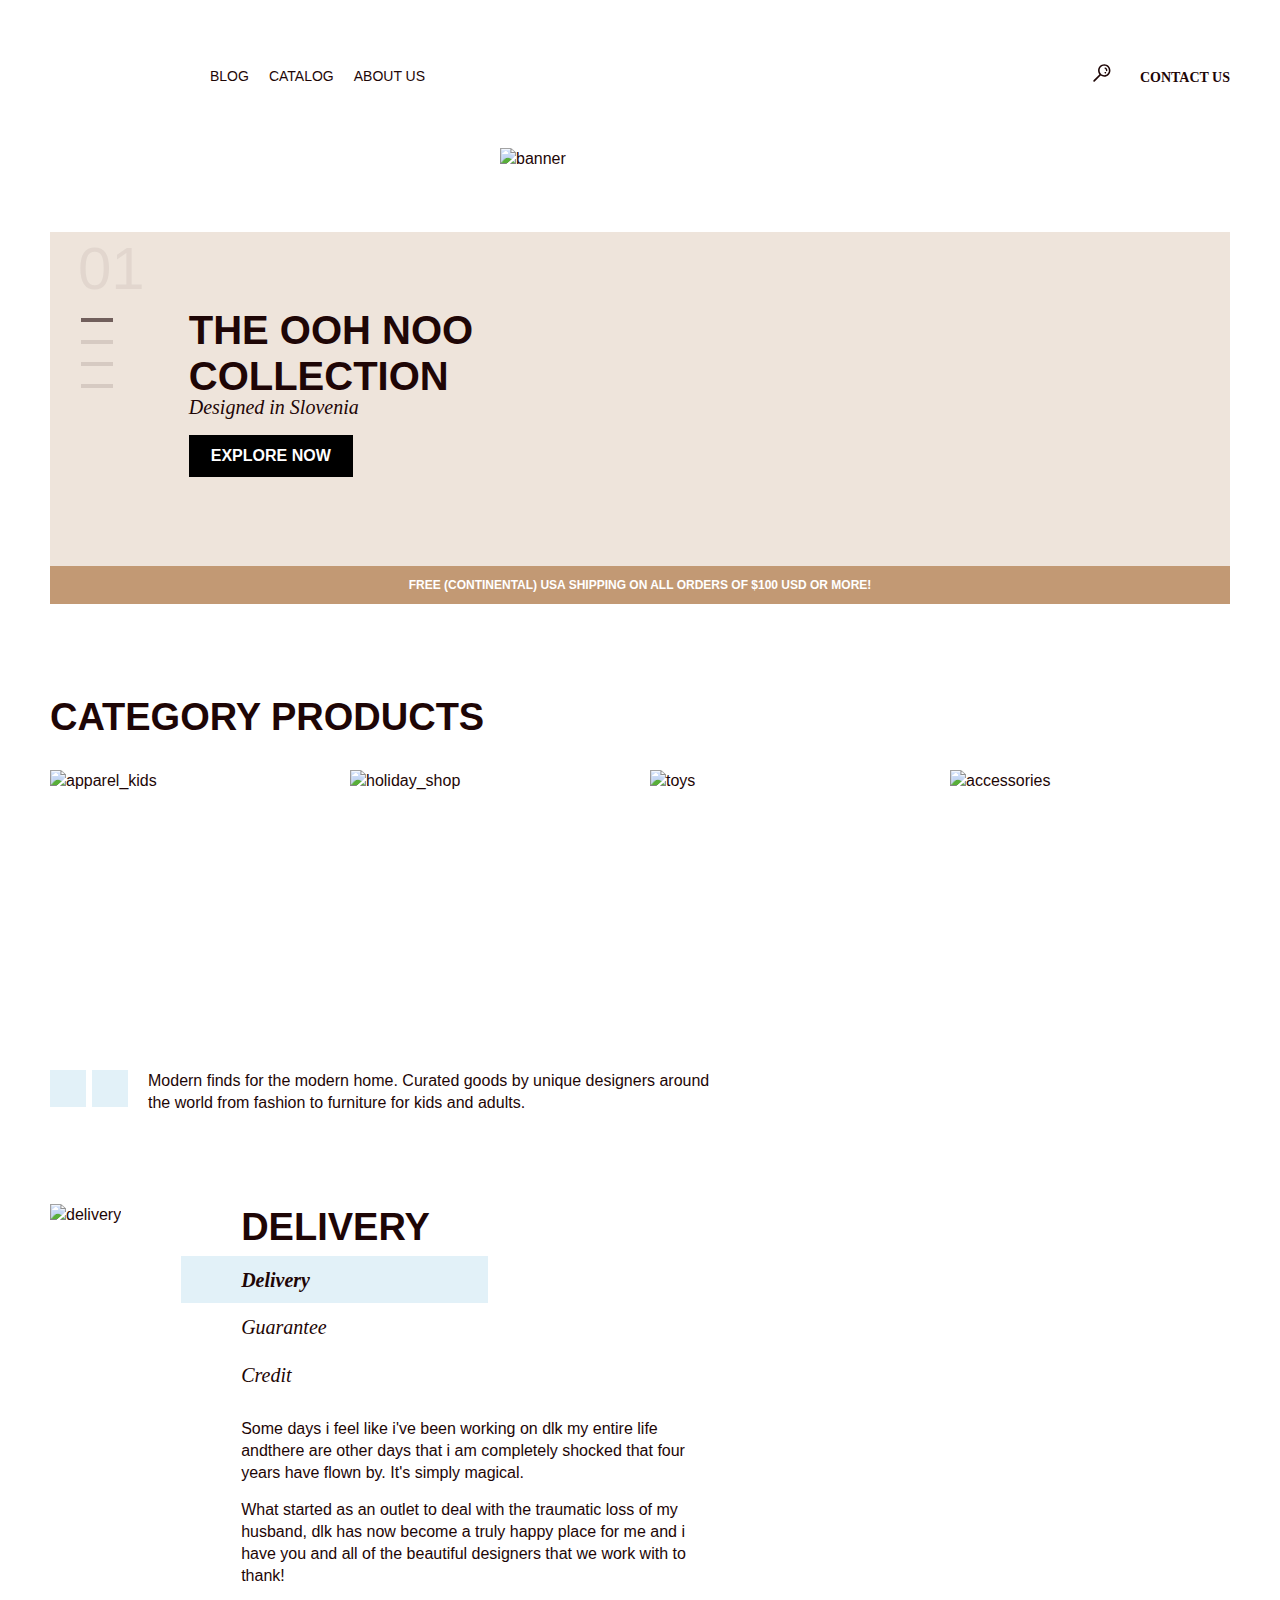
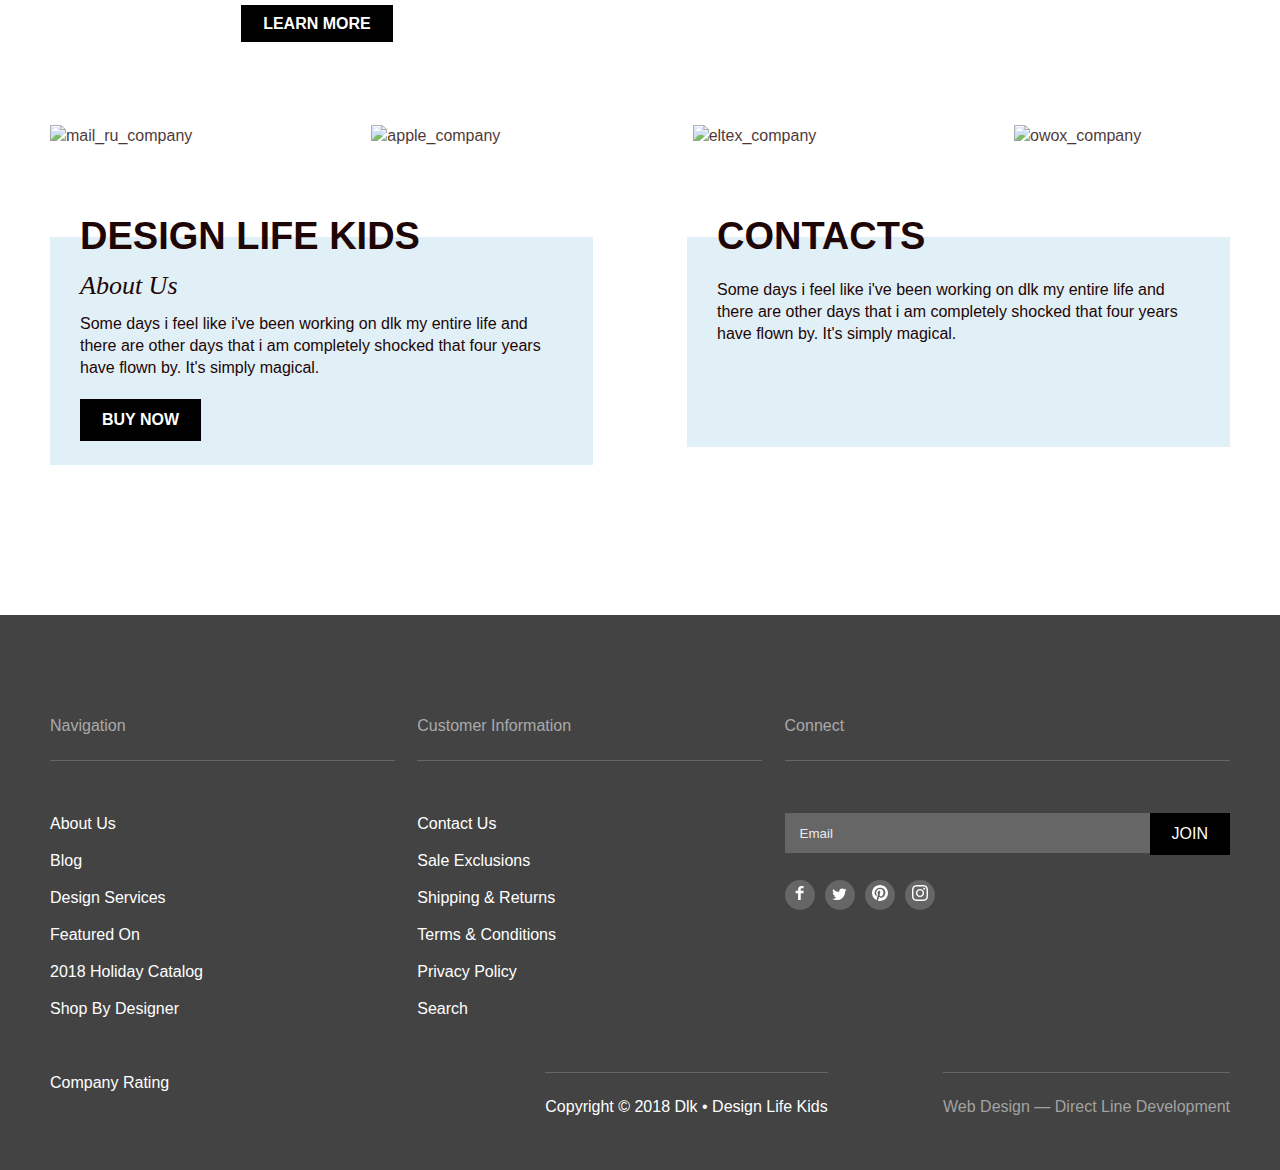
==== commit e918e4dc: "дз" ====
--- a/index.html
+++ b/index.html
@@ -307,22 +307,22 @@
         </div>
 
         <div class="bottom-row__wrap">
-            <div class="rating-area">
+            <div class="rating">
                 <input type="radio" id="star-5" name="rating" value="5" class="rating__input">
-                <label for="star-5" title="excellent" class="rating__label"></label>
+                <label for="star-5" title="excellent"></label>
     
                 <input type="radio" id="star-4" name="rating" value="4" class="rating__input">
-                <label for="star-4" title="good" class="rating__label"></label> 
+                <label for="star-4" title="good"></label> 
     
                 <input type="radio" id="star-3" name="rating" value="3" class="rating__input">
-                <label for="star-3" title="satisfactory" class="rating__label"></label> 
+                <label for="star-3" title="satisfactory"></label> 
     
                 <input type="radio" id="star-2" name="rating" value="2" class="rating__input">
-                <label for="star-2" title="weakly" class="rating__label"></label>
+                <label for="star-2" title="weakly"></label>
                    
                 <input type="radio" id="star-1" name="rating" value="1" class="rating__input">
-                <label for="star-1" title="terribly" class="rating__label"></label>
-                <p class="rating__text">Company Rating</p>
+                <label for="star-1" title="terribly"></label>
+                <p class="rating__company">Company Rating</p>
             </div>
 
             <p class="b-r__text upper__line open_sans">Copyright © 2018 Dlk • Design Life Kids</p>
--- a/style/style.css
+++ b/style/style.css
@@ -359,60 +359,64 @@
 
 
 /* style for a star rating */
-.rating-area {
-    display: flex;
-    flex-direction: row-reverse;
-    overflow: hidden;
-}
-.rating__input {
+.rating {
+    margin-left: 0;
+    width: 380px;
+    height: 22px;
+    align-items: center;
+    display: flex;
     position: relative;
-}
-.rating__label {
-}
-.rating-area:not(:checked) > .rating__input {
-	display: none;
-}
-.rating-area:not(:checked) > .rating__label {
-	cursor: pointer;
-	font-size: 32px;
-	line-height: 32px;
-	color: #FFFFFF;
-}
-.rating-area:not(:checked) > .rating__label:before {
-	content: url(../static/icons/star.svg);
-    padding-right: 3px;
-}
-.rating-area:not(:checked) > .rating__label:before:hover {
-	content: url(../static/icons/star_hover.svg);
-}
-.rating-area > .rating__input:checked ~ .rating__label {
+  }
+  .rating:hover .rating__company {
+    color: #C29974;;
+  }
+  .rating:checked .rating__company {
+    color: #C29974;
+  }
+  .rating__company {
+    float: left;
+    margin-right: 25px;
+    text-align: center;
+    color: #FFFFFF;
+  }
+  .rating__group {
+    position: absolute;
+    bottom: 0;
+    left: 148px;
+    width: 82px;
+    height: 16px;
+    background-image: url(../static/icons/star.svg);
+    background-size: 17px 16px;
+    float: left;
+  }
+  .rating__input {
+    appearance: none;
+    position: absolute;
+    align-items: center;
+    left: 0;
+    margin: 0;
+    bottom: 0;
+    height: 16px;
+    font-size: inherit;
+    background-size: 17px 16px;
+    background-repeat: space repeat-x ;
+    cursor: pointer; 
+  }
+  .rating__input:focus {
+    outline: none;
+  }
+  .rating__input:checked {
+    background-image: url(../static/icons/star_checked.svg);
+    background-size: 17px 16px;
+    transition: 0.2s;
+  }
+  .rating__input:hover {
     background-image: url(../static/icons/star_hover.svg);
-    background-repeat: no-repeat;
-    text-shadow: 1px 1px #c60;
-}
-.rating-area:not(:checked) > la.rating__labelbel:hover,
-.rating-area:not(:checked) > .rating__label:hover ~ .rating__label {
-    background-image: url(../static/icons/star_hover.svg);
-    background-repeat: no-repeat;
-	color: gold;
-}
-.rating-area > .rating__input:checked + .rating__label:hover,
-.rating-area > .rating__input:checked + .rating__label:hover ~ .rating__label,
-.rating-area > .rating__input:checked ~ .rating__label:hover,
-.rating-area > .rating__input:checked ~ .rating__label:hover ~ .rating__label,
-.rating-area > .rating__input:hover ~ .rating__input:checked ~ .rating__label {
-    background-image: url(../static/icons/star_hover.svg);
-    background-repeat: no-repeat;
-	color: gold;
-	text-shadow: 1px 1px goldenrod;
-}
-.rate-area > .rating__label:active {
-	position: relative;
-}
-.rating__text {
-    color: #FFFFFF;
-    margin-right: 25px;
-}
+    transition: 0.2s;
+  }
+  .rating__input:hover~.rating__input {
+    background-image: url(../static/icons/star.svg);
+  }
 
 
 /* styles for pop-up */
--- a/style/common.css
+++ b/style/common.css
@@ -88,7 +88,7 @@
     outline: none;
     border: 1px solid #f5f5f5;
 }
-* {
+*, *::before, *::after {
     margin: 0;
     padding: 0;
     box-sizing: border-box;
@@ -275,6 +275,9 @@
 .span_nb:hover {
     color: #C29974;
 }
+.span_nb:active {
+    color: #AAAAAA;
+}
 .pagination_vector1 {
     background-image: url(../static/icons/vector_pagination_2.svg);
     background-repeat: no-repeat;
@@ -379,4 +382,4 @@
     background-repeat: no-repeat;
     background-position: right top;
     background-size: 98%;
-}
+}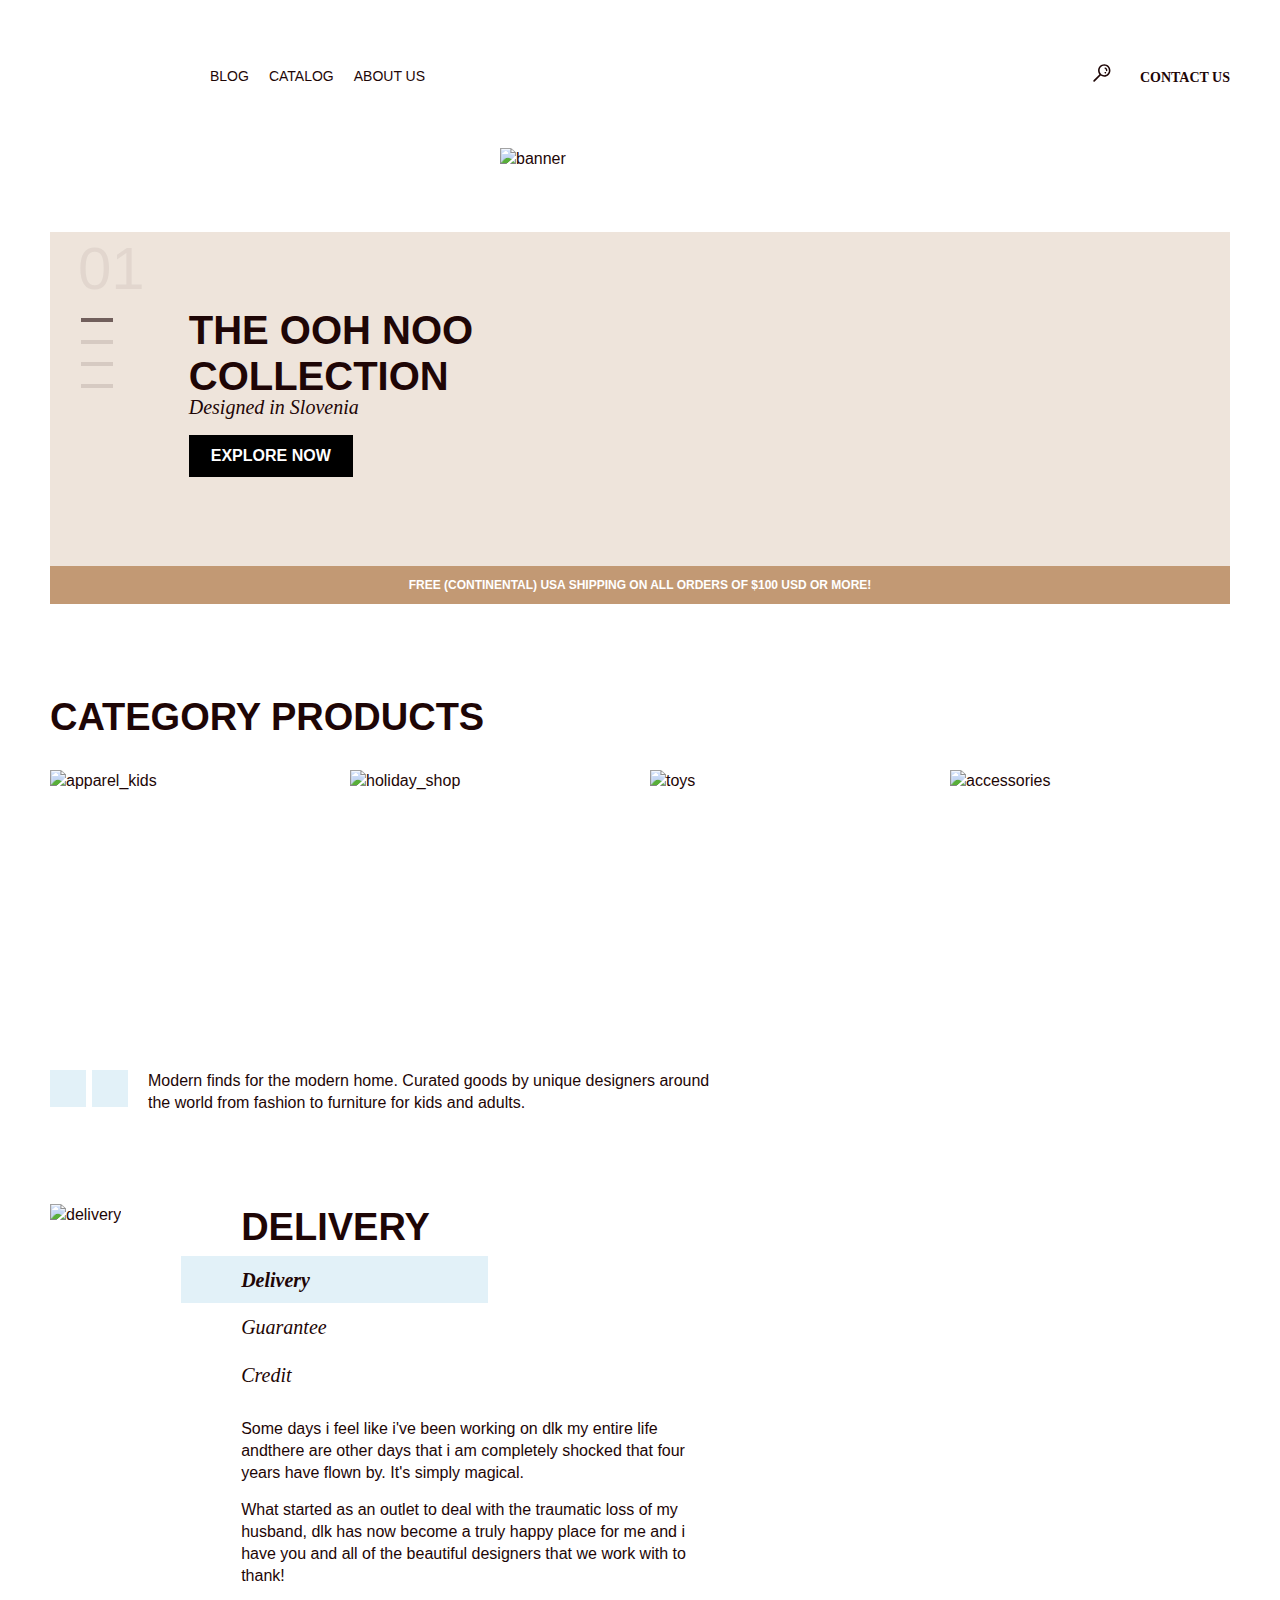
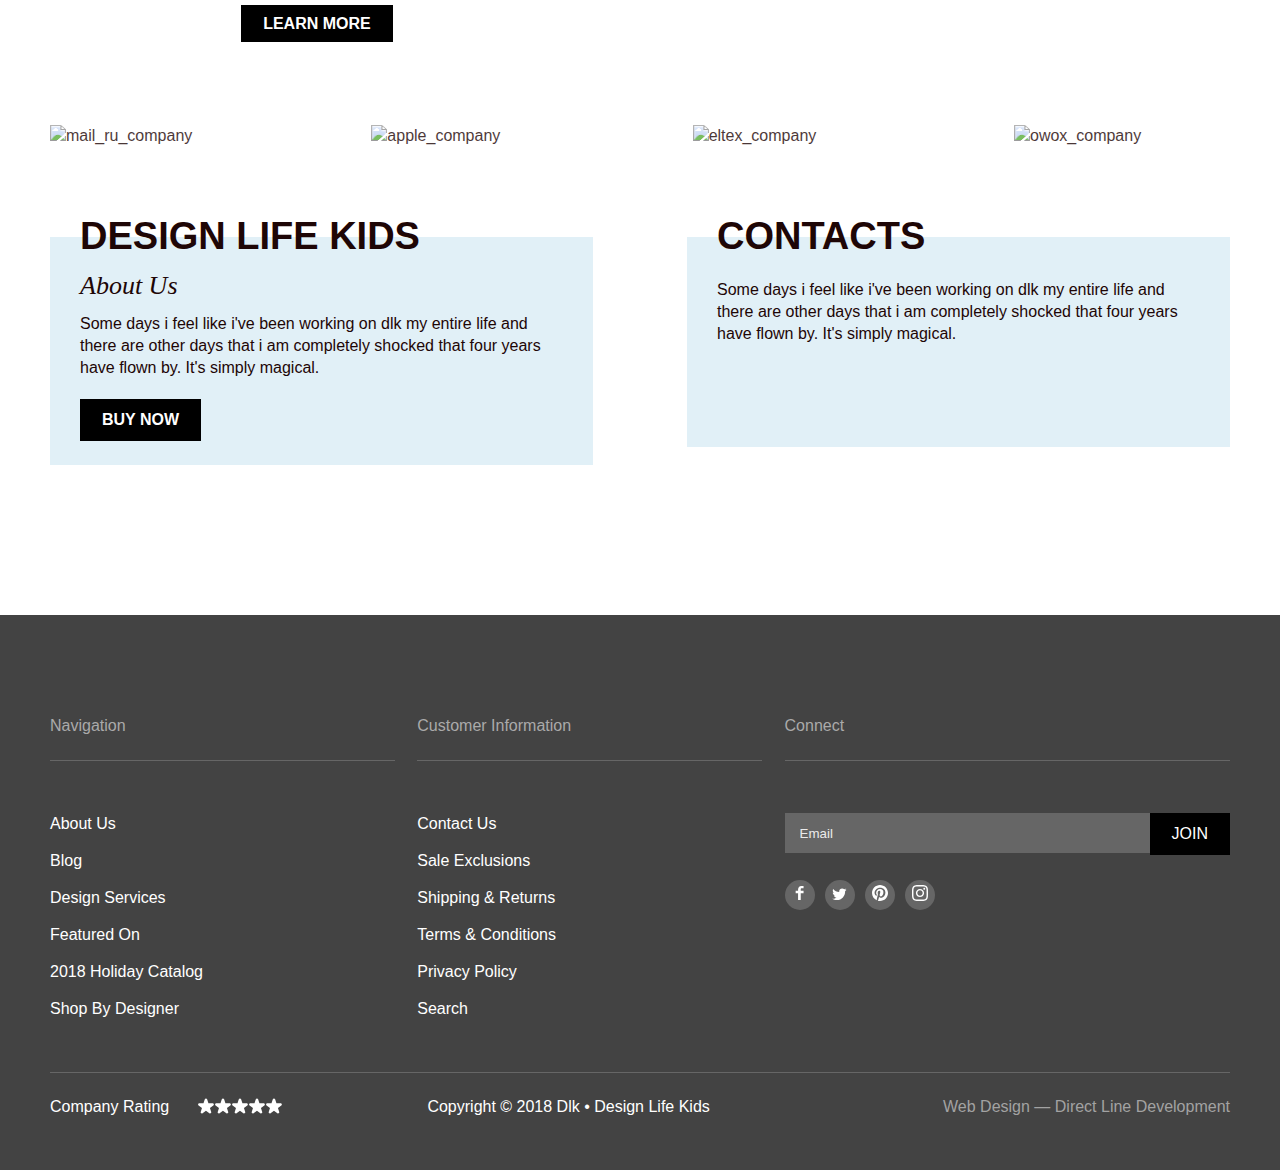
==== commit 99cd395e: "дз" ====
--- a/index.html
+++ b/index.html
@@ -308,27 +308,27 @@
 
         <div class="bottom-row__wrap">
             <div class="rating">
-                <input type="radio" id="star-5" name="rating" value="5" class="rating__input">
-                <label for="star-5" title="excellent"></label>
-    
-                <input type="radio" id="star-4" name="rating" value="4" class="rating__input">
-                <label for="star-4" title="good"></label> 
-    
-                <input type="radio" id="star-3" name="rating" value="3" class="rating__input">
-                <label for="star-3" title="satisfactory"></label> 
-    
-                <input type="radio" id="star-2" name="rating" value="2" class="rating__input">
-                <label for="star-2" title="weakly"></label>
-                   
-                <input type="radio" id="star-1" name="rating" value="1" class="rating__input">
-                <label for="star-1" title="terribly"></label>
+                <div class="rating__group">
+                    <input type="radio" id="star-5" name="rating" value="5" class="rating__input">
+                    <label for="star-5" title="excellent"></label>
+                    
+                    <input type="radio" id="star-4" name="rating" value="4" class="rating__input">
+                    <label for="star-4" title="good"></label>
+                     
+                    <input type="radio" id="star-3" name="rating" value="3" class="rating__input">
+                    <label for="star-3" title="satisfactory"></label> 
+                    
+                    <input type="radio" id="star-2" name="rating" value="2" class="rating__input">
+                    <label for="star-2" title="weakly"></label>
+                    
+                    <input type="radio" id="star-1" name="rating" value="1" class="rating__input">
+                    <label for="star-1" title="terribly"></label>
+                </div>
                 <p class="rating__company">Company Rating</p>
             </div>
-
             <p class="b-r__text upper__line open_sans">Copyright © 2018 Dlk • Design Life Kids</p>
             <a href="#" class="b-r__link upper__line open_sans">Web Design — Direct Line Development</a>   
         </div>
-    </div>  
 </footer>
 
     <section class="popup">
--- a/style/style.css
+++ b/style/style.css
@@ -337,14 +337,12 @@
 .connect__img:active {
     opacity: 0.2;
 }
-.upper__line {
+.bottom-row__wrap {
+    margin-top: 52px;
+    display: flex;
+    justify-content: space-between;
     border-top: 1px solid #666666;
     padding-top: 23px;
-}
-.bottom-row__wrap {
-    margin-top: 52px;
-    display: flex;
-    justify-content: space-between;
 }
 .b-r__link {
     color: #A2A2A2;
@@ -360,11 +358,7 @@
 
 /* style for a star rating */
 .rating {
-    margin-left: 0;
-    width: 380px;
-    height: 22px;
     align-items: center;
-    display: flex;
     position: relative;
   }
   .rating:hover .rating__company {
@@ -381,9 +375,9 @@
   }
   .rating__group {
     position: absolute;
-    bottom: 0;
+    bottom: 4px;
     left: 148px;
-    width: 82px;
+    width: 84px;
     height: 16px;
     background-image: url(../static/icons/star.svg);
     background-size: 17px 16px;
@@ -391,6 +385,7 @@
   }
   .rating__input {
     appearance: none;
+    padding-top: 11px;
     position: absolute;
     align-items: center;
     left: 0;
@@ -406,16 +401,42 @@
     outline: none;
   }
   .rating__input:checked {
+    border: none;
     background-image: url(../static/icons/star_checked.svg);
     background-size: 17px 16px;
     transition: 0.2s;
   }
   .rating__input:hover {
+    border: none;
     background-image: url(../static/icons/star_hover.svg);
     transition: 0.2s;
   }
   .rating__input:hover~.rating__input {
     background-image: url(../static/icons/star.svg);
+  }
+  .rating__company:hover {
+    color: #C29974;
+    cursor: pointer;
+  }
+  .rating__input:nth-of-type(1) {
+    width: 17px;
+    z-index: 5;
+  }
+  .rating__input:nth-of-type(2) {
+    width: 34px;
+    z-index: 4;
+  }
+  .rating__input:nth-of-type(3) {
+    width: 51px;
+    z-index: 3;
+  }
+  .rating__input:nth-of-type(4) {
+    width: 68px;
+    z-index: 2;
+  }
+  .rating__input:nth-of-type(5) {
+    width: 85px;
+    z-index: 1;
   }
 
 
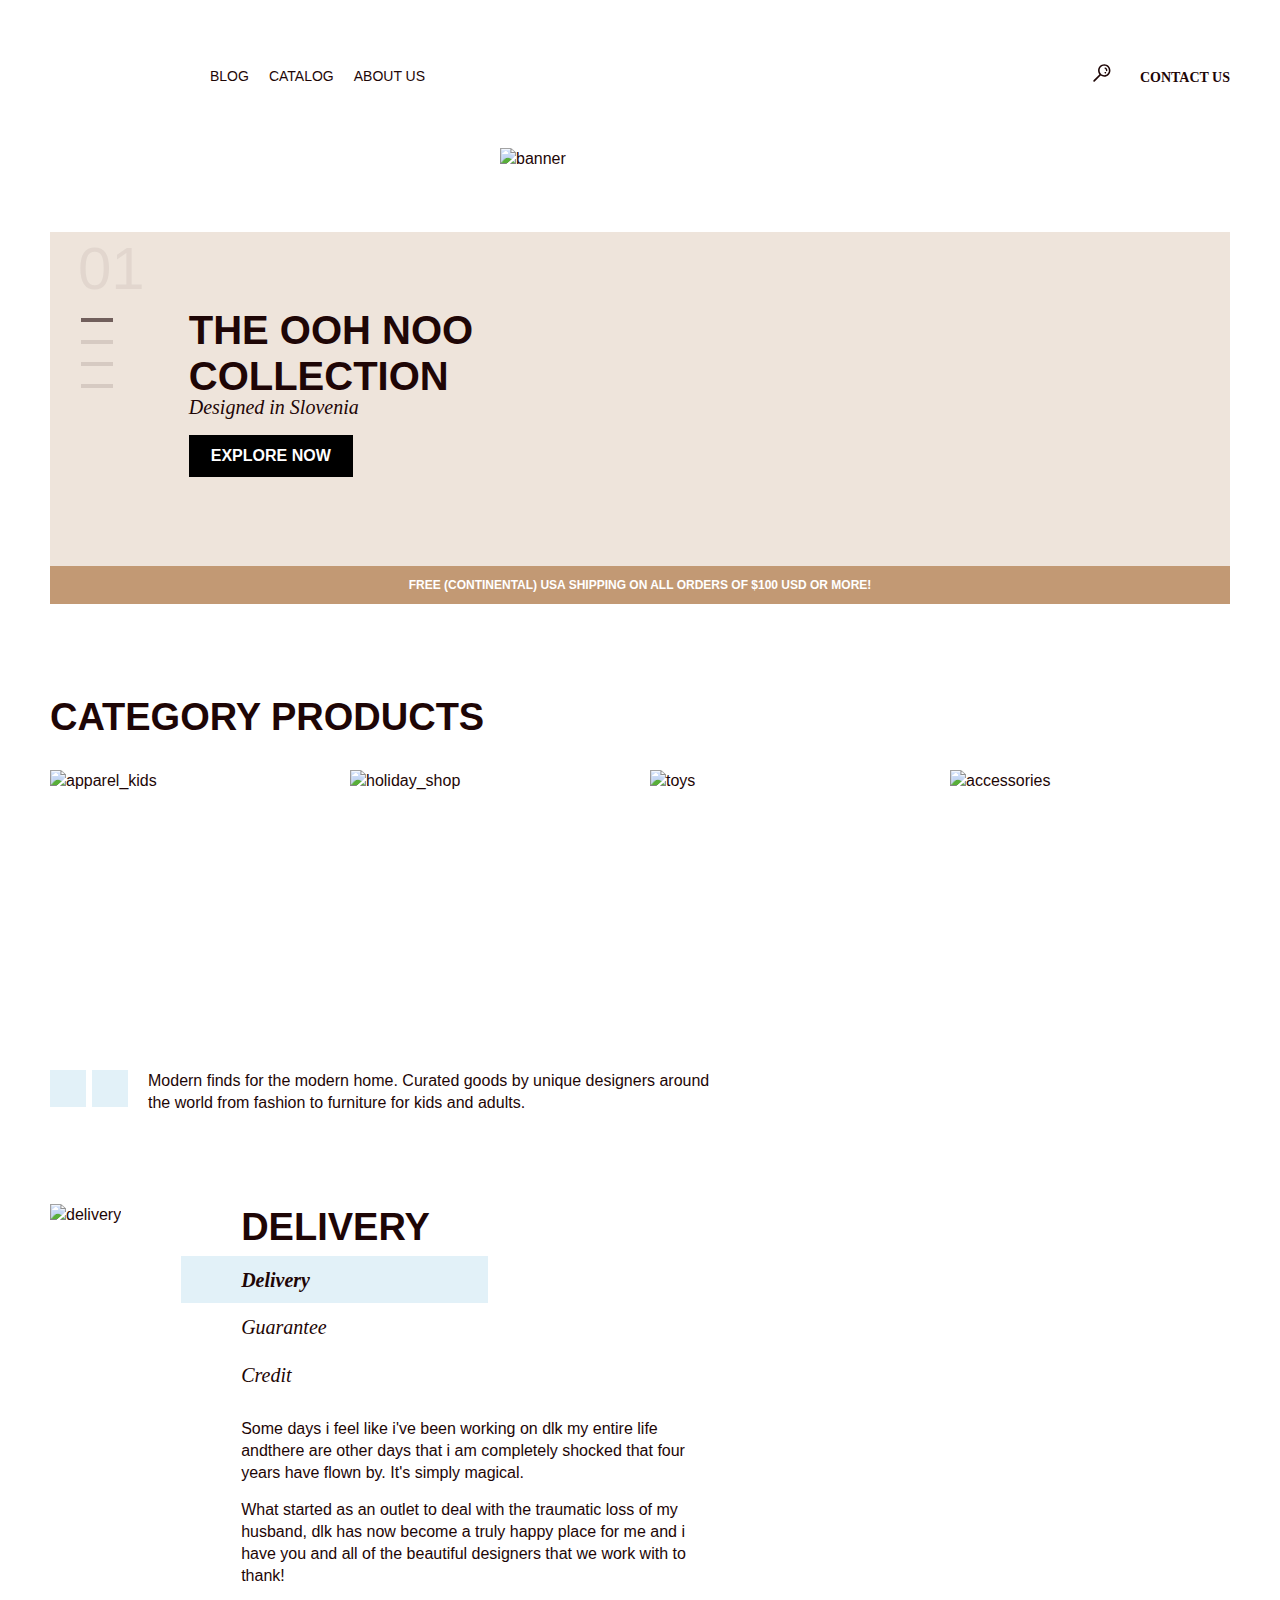
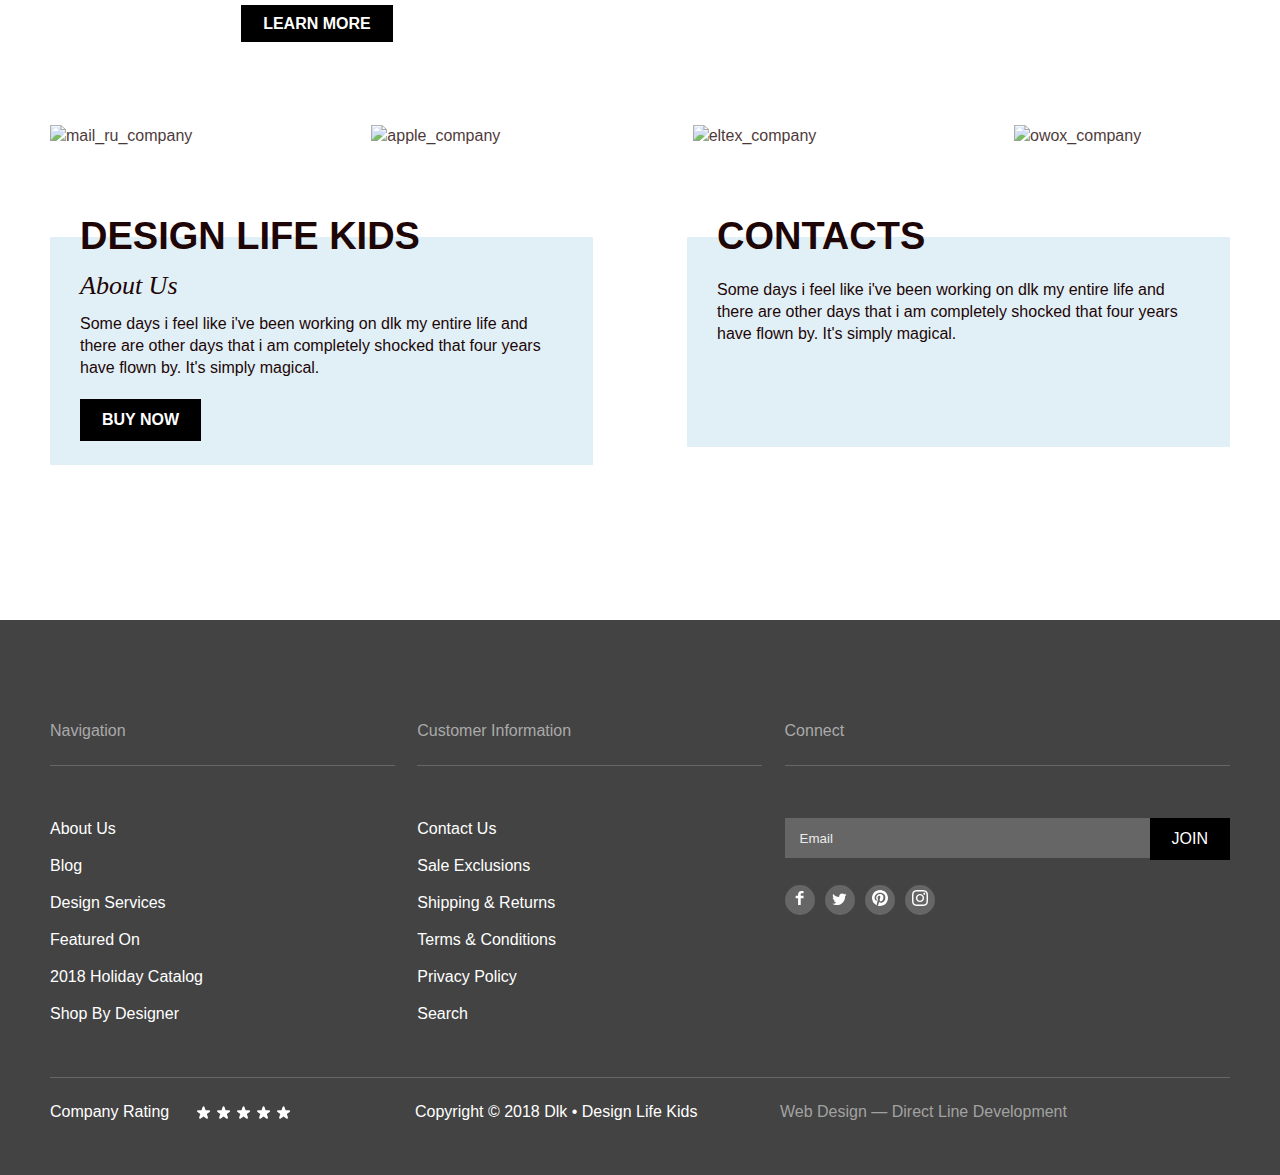
==== commit 0d4ad71e: "дз" ====
--- a/index.html
+++ b/index.html
@@ -58,13 +58,13 @@
                         </ul>
                     </div>
                         <div class="slide__text">
-                            <h1 class="title montserrat">THE OOH NOO COLLECTION</h1>
+                            <h1 class="title montserrat">the ooh noo collection</h1>
                             <p class="title_text crimson_text">Designed in Slovenia</p>
-                            <button class="botton__link open_sans2 btn-js" type="button">EXPLORE NOW</button>
+                            <button class="botton__link open_sans2 btn-js" type="button">explore now</button>
                         </div>
                     <img class="title_img" src="./static/image/monster_in_a wheelbarrow_on_a_banner.png" alt="banner">
             </section>
-            <p class="title__offer">Free (continental) USA shipping on all orders of $100 USD or more!</p>  
+            <p class="title__offer">free (continental) usa shipping on all orders of $100 usd or more!</p>  
     </div>
     
         
@@ -75,22 +75,22 @@
             <ul class="products__ul">
                 <li class="products__li">
                     <img src="../static/image/apparel_kids.jpg" class="catalog__img" alt="apparel_kids">
-                    <a href="#"> <p class="catalog__item montserrat1">APPAREL KIDS</p></a>
+                    <a href="#"> <p class="catalog__item montserrat1">apparel kids</p></a>
                 </li>
 
                 <li class="products__li">
                     <img src="../static/image/holiday_shop.jpg" class="catalog__img" alt="holiday_shop">
-                    <a href="#"> <p class="catalog__item montserrat1">HOLIDAY SHOP</p></a>
+                    <a href="#"> <p class="catalog__item montserrat1">holiday shop</p></a>
                 </li>
 
                 <li class="products__li">
                     <img src="../static/image/toys.jpg" class="catalog__img"alt="toys">
-                    <a href="./pages/toys.html"> <p class="catalog__item montserrat1">TOYS</p></a>
+                    <a href="./pages/toys.html"> <p class="catalog__item montserrat1">toys</p></a>
                 </li>
 
                 <li class="products__li">
                     <img src="../static/image/accessories.jpg" class="catalog__img"alt="accessories">
-                    <a href="#"> <p class="catalog__item montserrat1">ACCESSORIES</p></a>
+                    <a href="#"> <p class="catalog__item montserrat1">accessories</p></a>
                 </li>
             </ul>
             </div>
@@ -136,7 +136,7 @@
                         </li>
                         
                         <li>
-                            <a href="#" class="botton__link shift open_sans2">LEARN MORE</a>
+                            <a href="#" class="botton__link shift open_sans2">learn more</a>
                         </li>
                     </ul>
             </div>
@@ -190,113 +190,112 @@
 <footer class="footer">
     <div class="container">
         <div class="footer__wrap">
-            <section class="footer__sect">
+            <section class="footer__section">
                 <h5 class="footer__title open_sans">Navigation</h5>
                 <nav>
-                    <ul class="footer__ul">
-                        <li class="footer__li">
-                            <a href="" class="footer__link open_sans">About Us</a>
-                        </li>
-
-                        <li class="footer__li">
-                            <a href="./pages/blog.html" class="footer__link open_sans">Blog</a>
-                        </li>
-
-                        <li class="footer__li">
-                            <a href="#" class="footer__link open_sans">Design Services</a>  
-                        </li>
-
-                        <li class="footer__li">
-                            <a href="#" class="footer__link open_sans">Featured On</a>
-                        </li>
-
-                        <li class="footer__li">
-                            <a href="#" class="footer__link open_sans">2018 Holiday Catalog</a>
-                        </li>
-
-                        <li class="footer__li">
-                            <a href="#" class="footer__link open_sans">Shop By Designer</a>
+                    <ul class="footer__list">
+                        <li class="footer__list_item">
+                            <a href="" class="footer__list-link open_sans">About Us</a>
+                        </li>
+
+                        <li class="footer__list_item">
+                            <a href="./pages/blog.html" class="footer__list-link open_sans">Blog</a>
+                        </li>
+
+                        <li class="footer__list_item">
+                            <a href="#" class="footer__list-link open_sans">Design Services</a>  
+                        </li>
+
+                        <li class="footer__list_item">
+                            <a href="#" class="footer__list-link open_sans">Featured On</a>
+                        </li>
+
+                        <li class="footer__list_item">
+                            <a href="#" class="footer__list-link open_sans">2018 Holiday Catalog</a>
+                        </li>
+
+                        <li class="footer__list_item">
+                            <a href="#" class="footer__list-link open_sans">Shop By Designer</a>
                         </li>
                     </ul>
                 </nav>
         </section>
 
-        <section class="footer__sect">
+        <section class="footer__section">
             <h5 class="footer__title open_sans">Customer Information</h5>
                 <div>
                     <nav>
-                        <ul class="footer__ul">
-                            <li class="footer__li">
-                                <a href="./pages/contact.html" class="footer__link open_sans">Contact Us</a>
+                        <ul class="footer__list">
+                            <li class="footer__list_item">
+                                <a href="./pages/contact.html" class="footer__list-link open_sans">Contact Us</a>
                             </li>
                             
                         </ul>
                     </nav>
 
-                    <ul class="footer__ul">
-                        <li class="footer__li">
-                            <a href="#" class="footer__link open_sans">Sale Exclusions</a>
-                        </li>
-        
-                        <li class="footer__li">
-                            <a href="#" class="footer__link open_sans">Shipping & Returns</a>  
-                        </li>
-        
-                        <li class="footer__li">
-                            <a href="#" class="footer__link open_sans">Terms & Conditions</a>
-                        </li>
-        
-                        <li class="footer__li">
-                            <a href="#" class="footer__link open_sans">Privacy Policy</a>
-                        </li>
-        
-                        <li class="footer__li">
-                            <a href="#" class="footer__link open_sans">Search</a>
+                    <ul class="footer__list">
+                        <li class="footer__list_item">
+                            <a href="#" class="footer__list-link open_sans">Sale Exclusions</a>
+                        </li>
+        
+                        <li class="footer__list_item">
+                            <a href="#" class="footer__list-link open_sans">Shipping & Returns</a>  
+                        </li>
+        
+                        <li class="footer__list_item">
+                            <a href="#" class="footer__list-link open_sans">Terms & Conditions</a>
+                        </li>
+        
+                        <li class="footer__list_item">
+                            <a href="#" class="footer__list-link open_sans">Privacy Policy</a>
+                        </li>
+        
+                        <li class="footer__list_item">
+                            <a href="#" class="footer__list-link open_sans">Search</a>
                         </li>
                     </ul>
                 </div>
         </section>
 
-        <section class="footer__sect">
+        <section class="footer__section">
             <h5 class="footer__title open_sans">Connect</h5>
             <form action="#">
-                <div class="cnt-form__wrap">
-                    <label for="input-email" class="cnt-form__label">
-                        <input type="email" id="input-email" class="cnt-form__input" placeholder="Email">
+                <div class="footer__form-wrap">
+                    <label for="input-email">
+                        <input type="email" id="input-email" class="footer__form_input" placeholder="Email">
                     </label>
                    
-                    <button type="submit" class="botton__link">Join</button>
-                    
+                    <button type="submit" class="botton__link">join</button>
                 </div>
             </form>
                 
-            <ul class="connect__ul">
-                <li class="connect__li">
-                    <a href="facebook.com" class="connect__img">
+            <ul class="connect__list">
+                <li class="connect__list_item">
+                    <a href="facebook.com" class="connect__list-img">
                         <svg width="9" height="16" viewBox="0 0 9 16" fill="none" xmlns="http://www.w3.org/2000/svg">
                             <path fill-rule="evenodd" clip-rule="evenodd" d="M8.55271 3.36723H6.29671C6.03071 3.36723 5.73372 3.71723 5.73372 4.18523V5.81423H8.55271V8.13523H5.73372V15.1052H3.07071V8.13523H0.657715V5.81423H3.07071V4.44723C3.07071 2.48823 4.43171 0.894226 6.29671 0.894226H8.55271V3.36723Z" fill="white"/>
                             </svg>
                     </a>
                 </li>
 
-                <li class="connect__li">
-                    <a href="twitter.com" class="connect__img">
+                <li class="connect__list_item">
+                    <a href="twitter.com" class="connect__list-img">
                         <svg width="15" height="13" viewBox="0 0 15 13" fill="none" xmlns="http://www.w3.org/2000/svg">
                             <path fill-rule="evenodd" clip-rule="evenodd" d="M13.1006 3.28912C13.1056 3.41612 13.1096 3.54312 13.1096 3.67212C13.1096 7.57612 10.1366 12.0781 4.70258 12.0781C3.03458 12.0781 1.48058 11.5881 0.173584 10.7501C0.406584 10.7771 0.641584 10.7911 0.879584 10.7911C2.26358 10.7911 3.53758 10.3181 4.54858 9.52512C3.25558 9.50212 2.16558 8.64812 1.78758 7.47512C1.96858 7.51012 2.15458 7.52712 2.34458 7.52712C2.61358 7.52712 2.87458 7.49212 3.12258 7.42412C1.77158 7.15212 0.751584 5.95912 0.751584 4.52712V4.49012C1.15058 4.71112 1.60758 4.84412 2.09158 4.85912C1.29858 4.33012 0.777584 3.42612 0.777584 2.40012C0.777584 1.85912 0.922584 1.35212 1.17658 0.916122C2.63258 2.70312 4.81058 3.87912 7.26558 4.00212C7.21558 3.78512 7.19058 3.56012 7.19058 3.32812C7.19058 1.69712 8.51258 0.375122 10.1446 0.375122C10.9936 0.375122 11.7616 0.732122 12.2996 1.30712C12.9736 1.17612 13.6056 0.930122 14.1766 0.590122C13.9556 1.28112 13.4886 1.85912 12.8766 2.22512C13.4746 2.15412 14.0446 1.99612 14.5756 1.76012C14.1776 2.35212 13.6776 2.87312 13.1006 3.28912Z" fill="white"/>
                             </svg>
                     </a>
                 </li>
 
-                <li class="connect__li">
-                    <a href="pinterest.com" class="connect__img">
+                <li class="connect__list_item">
+                    <a href="pinterest.com" class="connect__list-img">
                         <svg width="16" height="16" viewBox="0 0 16 16" fill="none" xmlns="http://www.w3.org/2000/svg">
                             <path fill-rule="evenodd" clip-rule="evenodd" d="M8.00047 0C3.58252 0 0 3.58158 0 8.00047C0 11.2754 1.97001 14.0902 4.78956 15.3273C4.76698 14.7694 4.78579 14.0977 4.92785 13.49C5.08214 12.8408 5.95708 9.1313 5.95708 9.1313C5.95708 9.1313 5.70212 8.62045 5.70212 7.865C5.70212 6.6796 6.38984 5.79432 7.24502 5.79432C7.97225 5.79432 8.3241 6.34092 8.3241 6.99571C8.3241 7.7267 7.85747 8.82084 7.61757 9.83407C7.41718 10.6836 8.04281 11.3751 8.88011 11.3751C10.3957 11.3751 11.4165 9.42859 11.4165 7.12177C11.4165 5.36908 10.2358 4.05668 8.08796 4.05668C5.66167 4.05668 4.14982 5.86582 4.14982 7.88663C4.14982 8.5847 4.35491 9.07579 4.67666 9.45587C4.82531 9.6318 4.84506 9.70142 4.79144 9.90275C4.75381 10.0486 4.66537 10.4042 4.62868 10.5444C4.57506 10.7466 4.41136 10.82 4.22885 10.7448C3.11025 10.2885 2.58999 9.0645 2.58999 7.68813C2.58999 5.41612 4.50638 2.68972 8.30717 2.68972C11.3619 2.68972 13.3724 4.90151 13.3724 7.27324C13.3724 10.4117 11.6282 12.7562 9.05509 12.7562C8.19239 12.7562 7.37955 12.2895 7.10108 11.7599C7.10108 11.7599 6.63633 13.6029 6.53848 13.9585C6.36914 14.5747 6.03704 15.1919 5.73317 15.6717C6.45287 15.8843 7.21303 16 8.00047 16C12.4184 16 16 12.4184 16 8.00047C16 3.58158 12.4184 0 8.00047 0" fill="white"/>
                             </svg>
                     </a>
                 </li>
 
-                <li class="connect__li">
-                    <a href="instagram.com" class="connect__img">
+                <li class="connect__list_item">
+                    <a href="instagram.com" class="connect__list-img">
                         <svg width="16" height="16" viewBox="0 0 16 16" fill="none" xmlns="http://www.w3.org/2000/svg">
                             <path fill-rule="evenodd" clip-rule="evenodd" d="M8.00003 0C5.82733 0 5.5549 0.0092 4.70163 0.0481333C3.8501 0.0869667 3.26857 0.222233 2.7597 0.42C2.23363 0.624433 1.7875 0.897967 1.3427 1.3427C0.897967 1.7875 0.624433 2.23363 0.42 2.7597C0.222233 3.26857 0.0869667 3.8501 0.0481333 4.7016C0.0092 5.5549 0 5.82733 0 8C0 10.1727 0.0092 10.4451 0.0481333 11.2984C0.0869667 12.1499 0.222233 12.7314 0.42 13.2403C0.624433 13.7664 0.897967 14.2125 1.3427 14.6573C1.7875 15.102 2.23363 15.3756 2.7597 15.58C3.26857 15.7778 3.8501 15.913 4.70163 15.9519C5.5549 15.9908 5.82733 16 8.00003 16C10.1727 16 10.4451 15.9908 11.2984 15.9519C12.1499 15.913 12.7314 15.7778 13.2403 15.58C13.7664 15.3756 14.2125 15.102 14.6573 14.6573C15.102 14.2125 15.3756 13.7664 15.58 13.2403C15.7778 12.7314 15.913 12.1499 15.9519 11.2984C15.9908 10.4451 16 10.1727 16 8C16 5.82733 15.9908 5.5549 15.9519 4.7016C15.913 3.8501 15.7778 3.26857 15.58 2.7597C15.3756 2.23363 15.102 1.7875 14.6573 1.3427C14.2125 0.897967 13.7664 0.624433 13.2403 0.42C12.7314 0.222233 12.1499 0.0869667 11.2984 0.0481333C10.4451 0.0092 10.1727 0 8.00003 0ZM8.00003 1.44143C10.1361 1.44143 10.3891 1.4496 11.2327 1.4881C12.0127 1.52367 12.4363 1.65397 12.7182 1.76353C13.0916 1.90867 13.3581 2.08203 13.638 2.362C13.918 2.6419 14.0913 2.9084 14.2365 3.28183C14.346 3.56373 14.4763 3.98733 14.5119 4.7673C14.5504 5.61087 14.5586 5.8639 14.5586 8C14.5586 10.1361 14.5504 10.3891 14.5119 11.2327C14.4763 12.0127 14.346 12.4363 14.2365 12.7182C14.0913 13.0916 13.918 13.3581 13.638 13.638C13.3581 13.918 13.0916 14.0913 12.7182 14.2365C12.4363 14.346 12.0127 14.4763 11.2327 14.5119C10.3892 14.5504 10.1363 14.5586 8.00003 14.5586C5.86373 14.5586 5.61077 14.5504 4.7673 14.5119C3.98733 14.4763 3.56373 14.346 3.28183 14.2365C2.9084 14.0913 2.64193 13.918 2.36197 13.638C2.08207 13.3581 1.90867 13.0916 1.76353 12.7182C1.65397 12.4363 1.52367 12.0127 1.4881 11.2327C1.4496 10.3891 1.44143 10.1361 1.44143 8C1.44143 5.8639 1.4496 5.61087 1.4881 4.7673C1.52367 3.98733 1.65397 3.56373 1.76353 3.28183C1.90867 2.9084 2.08203 2.6419 2.36197 2.362C2.64193 2.08203 2.9084 1.90867 3.28183 1.76353C3.56373 1.65397 3.98733 1.52367 4.7673 1.4881C5.61087 1.4496 5.8639 1.44143 8.00003 1.44143ZM3.8919 8C3.8919 5.73113 5.73113 3.8919 8.00003 3.8919C10.2689 3.8919 12.1081 5.73113 12.1081 8C12.1081 10.2689 10.2689 12.1081 8.00003 12.1081C5.73113 12.1081 3.8919 10.2689 3.8919 8ZM8.00003 10.6667C6.52723 10.6667 5.33333 9.47277 5.33333 8C5.33333 6.52723 6.52723 5.33333 8.00003 5.33333C9.47277 5.33333 10.6667 6.52723 10.6667 8C10.6667 9.47277 9.47277 10.6667 8.00003 10.6667ZM12.2704 4.68957C12.8006 4.68957 13.2304 4.2598 13.2304 3.7296C13.2304 3.1994 12.8006 2.76957 12.2704 2.76957C11.7402 2.76957 11.3104 3.1994 11.3104 3.7296C11.3104 4.2598 11.7402 4.68957 12.2704 4.68957Z" fill="white"/>
                             </svg> 
@@ -306,8 +305,9 @@
         </section>
         </div>
 
-        <div class="bottom-row__wrap">
-            <div class="rating">
+        <div class="footer__bottom-wrap">
+            <div class="rating__wrap">
+                <p class="rating__company">Company Rating</p>
                 <div class="rating__group">
                     <input type="radio" id="star-5" name="rating" value="5" class="rating__input">
                     <label for="star-5" title="excellent"></label>
@@ -324,10 +324,9 @@
                     <input type="radio" id="star-1" name="rating" value="1" class="rating__input">
                     <label for="star-1" title="terribly"></label>
                 </div>
-                <p class="rating__company">Company Rating</p>
-            </div>
-            <p class="b-r__text upper__line open_sans">Copyright © 2018 Dlk • Design Life Kids</p>
-            <a href="#" class="b-r__link upper__line open_sans">Web Design — Direct Line Development</a>   
+            </div>
+            <p class="footer__bottom__text open_sans">Copyright © 2018 Dlk • Design Life Kids</p>
+            <a href="#" class="footer__bottom__link open_sans">Web Design — Direct Line Development</a>   
         </div>
 </footer>
 
@@ -335,7 +334,7 @@
         <div class="popup__wrap">
             <button class="popup__cross"></button>
         <h2 class="popup__title">Popup</h2>
-        <form action="#" class="form_cnt">
+        <form action="#" class="form__contact">
     
             <div class="from__wrapper">
                 <div class="from__name">
@@ -361,8 +360,8 @@
                 </div>
     
                 <div class="from__processing">
-                    <input type="checkbox" id="input-processing" class="input_processing">
-                    <label for="input-processing" class="processing_text">By clicking on the button, you consent to the processing of your personal data</label>
+                    <input type="checkbox" id="input-processing" class="custom__checkbox">
+                    <label for="input-processing">By clicking on the button, you consent to the processing of your personal data</label>
                 </div>
                 <button class="botton__link open_sans2" type="submit">Submit</button>
             </div>
--- a/style/style.css
+++ b/style/style.css
@@ -62,6 +62,7 @@
 }
 .title {
     margin-top: -14px;
+    text-transform: uppercase;
 }
 .title_text {
     margin-top: -20px;
@@ -225,6 +226,7 @@
     width: 543px;
     height: 228px;
     padding-left: 30px;
+    margin-bottom: 155px;
 }
 .about__wrapper1 {
     background: #E1F0F7;
@@ -260,184 +262,6 @@
     height: 200px;
     margin-top: 30px;
 }
-
-
-/* styles for footer */
-.footer {
-    height: 555px;
-    background: #434343;
-    margin-top: 150px;
-}
-.footer__wrap {
-    display: flex;
-    justify-content: space-between;
-}
-.footer__sect {
-   margin-top: 100px;
-}
-.footer__title {
-    color: #AAAAAA;
-    margin-bottom: 52px;
-    border-bottom: 1px solid #666666;
-    padding-bottom: 23px;
-}
-.footer__ul {
-    width: 345px;
-}
-.footer__li {
-    margin-top: 15px;
-}
-.footer__link {
-    color: #FFFFFF;
-}
-.footer__link:hover {
-    opacity: 0.5;
-}
-.footer__link:active {
-    opacity: 0.2;
-}
-.cnt-form__wrap {
-  display: flex;
-}
-.cnt-form__input {
-    border: 0;
-    width: 365px;
-    height: 40px;
-    padding-left: 15px;
-    background-color: #666666;
-    color: #FFFDFD;
-}
-.cnt-form__input::-webkit-input-placeholder {
-    color: #EBEBEB;
-}
-.cnt-form__input:hover {
-    outline: none;
-    border: 1px solid #FFFDFD;
-}
-.cnt-form__input:focus {
-    outline: none;
-    border: 1px solid #FFFDFD;
-}
-.connect__ul {
-    display: flex;
-    margin-top: 25px;
-}
-.connect__li {
-    margin-right: 10px;
-    padding: 5px;
-    text-align: center;
-    width: 30px;
-    height: 30px;
-    background: #666666;
-    border-radius: 15px;
-}
-.connect__img:hover {
-    opacity: 0.5;
-}
-.connect__img:active {
-    opacity: 0.2;
-}
-.bottom-row__wrap {
-    margin-top: 52px;
-    display: flex;
-    justify-content: space-between;
-    border-top: 1px solid #666666;
-    padding-top: 23px;
-}
-.b-r__link {
-    color: #A2A2A2;
-}
-.b-r__link:hover {
-    color: #FFFFFF;
-    text-decoration: underline;
-}
-.b-r__text {
-    color: #FFFFFF;
-}
-
-
-/* style for a star rating */
-.rating {
-    align-items: center;
-    position: relative;
-  }
-  .rating:hover .rating__company {
-    color: #C29974;;
-  }
-  .rating:checked .rating__company {
-    color: #C29974;
-  }
-  .rating__company {
-    float: left;
-    margin-right: 25px;
-    text-align: center;
-    color: #FFFFFF;
-  }
-  .rating__group {
-    position: absolute;
-    bottom: 4px;
-    left: 148px;
-    width: 84px;
-    height: 16px;
-    background-image: url(../static/icons/star.svg);
-    background-size: 17px 16px;
-    float: left;
-  }
-  .rating__input {
-    appearance: none;
-    padding-top: 11px;
-    position: absolute;
-    align-items: center;
-    left: 0;
-    margin: 0;
-    bottom: 0;
-    height: 16px;
-    font-size: inherit;
-    background-size: 17px 16px;
-    background-repeat: space repeat-x ;
-    cursor: pointer; 
-  }
-  .rating__input:focus {
-    outline: none;
-  }
-  .rating__input:checked {
-    border: none;
-    background-image: url(../static/icons/star_checked.svg);
-    background-size: 17px 16px;
-    transition: 0.2s;
-  }
-  .rating__input:hover {
-    border: none;
-    background-image: url(../static/icons/star_hover.svg);
-    transition: 0.2s;
-  }
-  .rating__input:hover~.rating__input {
-    background-image: url(../static/icons/star.svg);
-  }
-  .rating__company:hover {
-    color: #C29974;
-    cursor: pointer;
-  }
-  .rating__input:nth-of-type(1) {
-    width: 17px;
-    z-index: 5;
-  }
-  .rating__input:nth-of-type(2) {
-    width: 34px;
-    z-index: 4;
-  }
-  .rating__input:nth-of-type(3) {
-    width: 51px;
-    z-index: 3;
-  }
-  .rating__input:nth-of-type(4) {
-    width: 68px;
-    z-index: 2;
-  }
-  .rating__input:nth-of-type(5) {
-    width: 85px;
-    z-index: 1;
-  }
 
 
 /* styles for pop-up */
--- a/style/common.css
+++ b/style/common.css
@@ -88,14 +88,39 @@
     outline: none;
     border: 1px solid #f5f5f5;
 }
+.container {
+    max-width: 1180px;
+    margin: 0 auto;
+}
 *, *::before, *::after {
     margin: 0;
     padding: 0;
     box-sizing: border-box;
 }
-.container {
-    max-width: 1180px;
-    margin: 0 auto;
+.custom__checkbox, .input__radio {
+    position: absolute;
+    z-index: -1;
+    opacity: 0;
+}
+.custom__checkbox, .input__radio, label:hover {
+    text-decoration: underline;
+    cursor: pointer;
+}
+.custom__checkbox+label::before {
+    content: ''; 
+    display: inline-block; 
+    width: 19px;
+    height: 19px; 
+    border: 2px solid #C29974; 
+    border-radius: 3px; 
+    margin-right: 15px; 
+    cursor: pointer;
+}
+.custom__checkbox:checked+label::before {
+    background-image: url(../static/icons/frame_check2.svg);
+    background-repeat: no-repeat;
+    background-position: right top;
+    background-size: 90%;
 }
 .botton__link {
     font-size: 16px;
@@ -185,6 +210,195 @@
 }
 
 
+/* styles for footer */
+.footer {
+    height: 555px;
+    background: #434343;
+}
+.footer__wrap {
+    display: flex;
+    justify-content: space-between;
+    column-gap: 20px;
+}
+.footer__section {
+   margin-top: 100px;
+}
+.footer__title {
+    color: #AAAAAA;
+    margin-bottom: 52px;
+    border-bottom: 1px solid #666666;
+    padding-bottom: 23px;
+}
+.footer__list {
+    width: 345px;
+}
+.footer__list_item {
+    margin-top: 15px;
+}
+.footer__list-link {
+    color: #FFFFFF;
+}
+.footer__list-link:hover {
+    opacity: 0.5;
+}
+.footer__list-link:active {
+    opacity: 0.2;
+}
+.footer__form-wrap {
+  display: flex;
+}
+.footer__form_input {
+    border: 0;
+    width: 365px;
+    height: 40px;
+    padding-left: 15px;
+    background-color: #666666;
+    color: #FFFDFD;
+}
+.footer__form_input::-webkit-input-placeholder {
+    color: #EBEBEB;
+}
+.footer__form_input:hover {
+    outline: none;
+    border: 1px solid #FFFDFD;
+}
+.footer__form_input:focus {
+    outline: none;
+    border: 1px solid #FFFDFD;
+}
+.connect__list {
+    display: flex;
+    margin-top: 25px;
+}
+.connect__list_item {
+    margin-right: 10px;
+    padding: 5px;
+    text-align: center;
+    width: 30px;
+    height: 30px;
+    background: #666666;
+    border-radius: 15px;
+}
+.connect__list-img:hover {
+    opacity: 0.5;
+}
+.connect__list-img:active {
+    opacity: 0.2;
+}
+.footer__bottom__text {
+    color: #FFFFFF;
+}
+.footer__bottom__text, .rating__wrap {
+    max-width: 365px;
+    width: 100%;
+}
+.footer__bottom__link {
+    color: #A2A2A2;
+}
+.footer__bottom__link:hover {
+    color: #FFFFFF;
+    text-decoration: underline;
+}
+
+
+/* style for a star rating */
+.footer__bottom-wrap {
+    margin-top: 52px;
+    display: flex;
+    border-top: 1px solid #666666;
+    padding-top: 23px;
+}
+.rating__wrap {
+    display: flex;
+    align-items: center;
+}
+.rating__wrap:hover .rating__company {
+    color: #C29974;
+}
+.rating__wrap:checked .rating__company {
+    color: #C29974;
+}
+.rating__company {
+    color: #FFFFFF;
+}
+.rating__company:hover {
+    color: #C29974;
+    cursor: pointer;
+}
+.rating__group {
+    position: relative;
+    width: 95px;
+    height: 13px;
+    margin-left: 28px;
+    background: url(../static/icons/star.svg),
+    url(../static/icons/star.svg) 20px,
+    url(../static/icons/star.svg) 40px,
+    url(../static/icons/star.svg) 60px,
+    url(../static/icons/star.svg) 80px;
+    background-repeat: no-repeat;
+    transition: 0.2s;
+}
+.rating__input {
+    position: absolute;
+    align-items: center;
+    top: 0;
+    left: 0;
+    appearance: none;
+    display: block;
+    height: 13px;
+    cursor: pointer; 
+}
+.rating__input:hover {
+    background: url(../static/icons/star_hover.svg),
+    url(../static/icons/star_hover.svg) 20px,
+    url(../static/icons/star_hover.svg) 40px,
+    url(../static/icons/star_hover.svg) 60px,
+    url(../static/icons/star_hover.svg) 80px;
+    background-repeat: no-repeat;
+    border: none;
+    transition: 0.2s;
+}
+.rating__input:hover~.rating__input {
+    background: url(../static/icons/star.svg),
+    url(../static/icons/star.svg) 20px,
+    url(../static/icons/star.svg) 40px,
+    url(../static/icons/star.svg) 60px,
+    url(../static/icons/star.svg) 80px;
+    background-repeat: no-repeat;
+    transition: 0.2s;
+}
+.rating__input:checked {
+    border: none;
+    background: url(../static/icons/star_checked.svg),
+    url(../static/icons/star_checked.svg) 20px,
+    url(../static/icons/star_checked.svg) 40px,
+    url(../static/icons/star_checked.svg) 60px,
+    url(../static/icons/star_checked.svg) 80px;
+    background-repeat: no-repeat;
+    transition: 0.2s;
+}
+.rating__input:nth-of-type(1) {
+    width: 15px;
+    z-index: 5;
+}
+.rating__input:nth-of-type(2) {
+    width: 35px;
+    z-index: 4;
+}
+.rating__input:nth-of-type(3) {
+    width: 55px;
+    z-index: 3;
+}
+.rating__input:nth-of-type(4) {
+    width: 75px;
+    z-index: 2;
+}
+.rating__input:nth-of-type(5) {
+    width: 95px;
+    z-index: 1;
+}
+
+
 /* style for the catalog */
 .catalog__img {
     width: 280px;
@@ -195,6 +409,7 @@
     font-size: 26px;
     line-height: 32px;
     text-align: center;
+    text-transform: uppercase;
     top: 50%;
     left: 50%;
     transform: translate(-50%,-50%);
@@ -217,6 +432,7 @@
 }
 .title_crubs {
     margin: 0;
+    text-transform: uppercase;
 }
 .crub_ul {
     display: flex;
@@ -247,17 +463,20 @@
 }
 .pagination_vector {
     background-image: url(../static/icons/vector_pagination_1.svg);
+    background-repeat: no-repeat;
     width: 19px;
     height: 31px;
 }
 .pagination_vector:hover {
     background-image: url(../static/icons/vector_pagination_hover.svg);
+    background-repeat: no-repeat;
     width: 19px;
     height: 31px; 
     transform: rotate(180deg);
 }
 .pagination_vector:active {
     background-image: url(../static/icons/vector_pagination_active.svg);
+    background-repeat: no-repeat;
     width: 19px;
     height: 31px; 
     transform: rotate(180deg);
@@ -300,7 +519,7 @@
 
 
 /* styles for contact us and pop-up */
-.form_cnt {
+.form__contact {
     background: #E5EAF8;
     padding: 40px 42px;
     width: 680px;
@@ -353,33 +572,3 @@
 .from__processing {
     margin-bottom: 17px;
 }
-.input_processing {
-    position: absolute;
-    z-index: -1;
-    opacity: 0;
-}
-.processing_text {
-    cursor: pointer;
-}
-.input_processing, .processing_text:hover {
-    text-decoration: underline;
-    cursor: pointer;
-}
-.input_processing+.processing_text::before {
-    content: ''; 
-    display: inline-block; 
-    width: 19px;
-    height: 19px; 
-    flex-shrink: 0; 
-    flex-grow: 0; 
-    border: 2px solid #C29974; 
-    border-radius: 3px; 
-    margin-right: 15px; 
-    cursor: pointer;
-}
-.input_processing:checked+.processing_text::before {
-    background-image: url(../static/icons/frame_check2.svg);
-    background-repeat: no-repeat;
-    background-position: right top;
-    background-size: 98%;
-}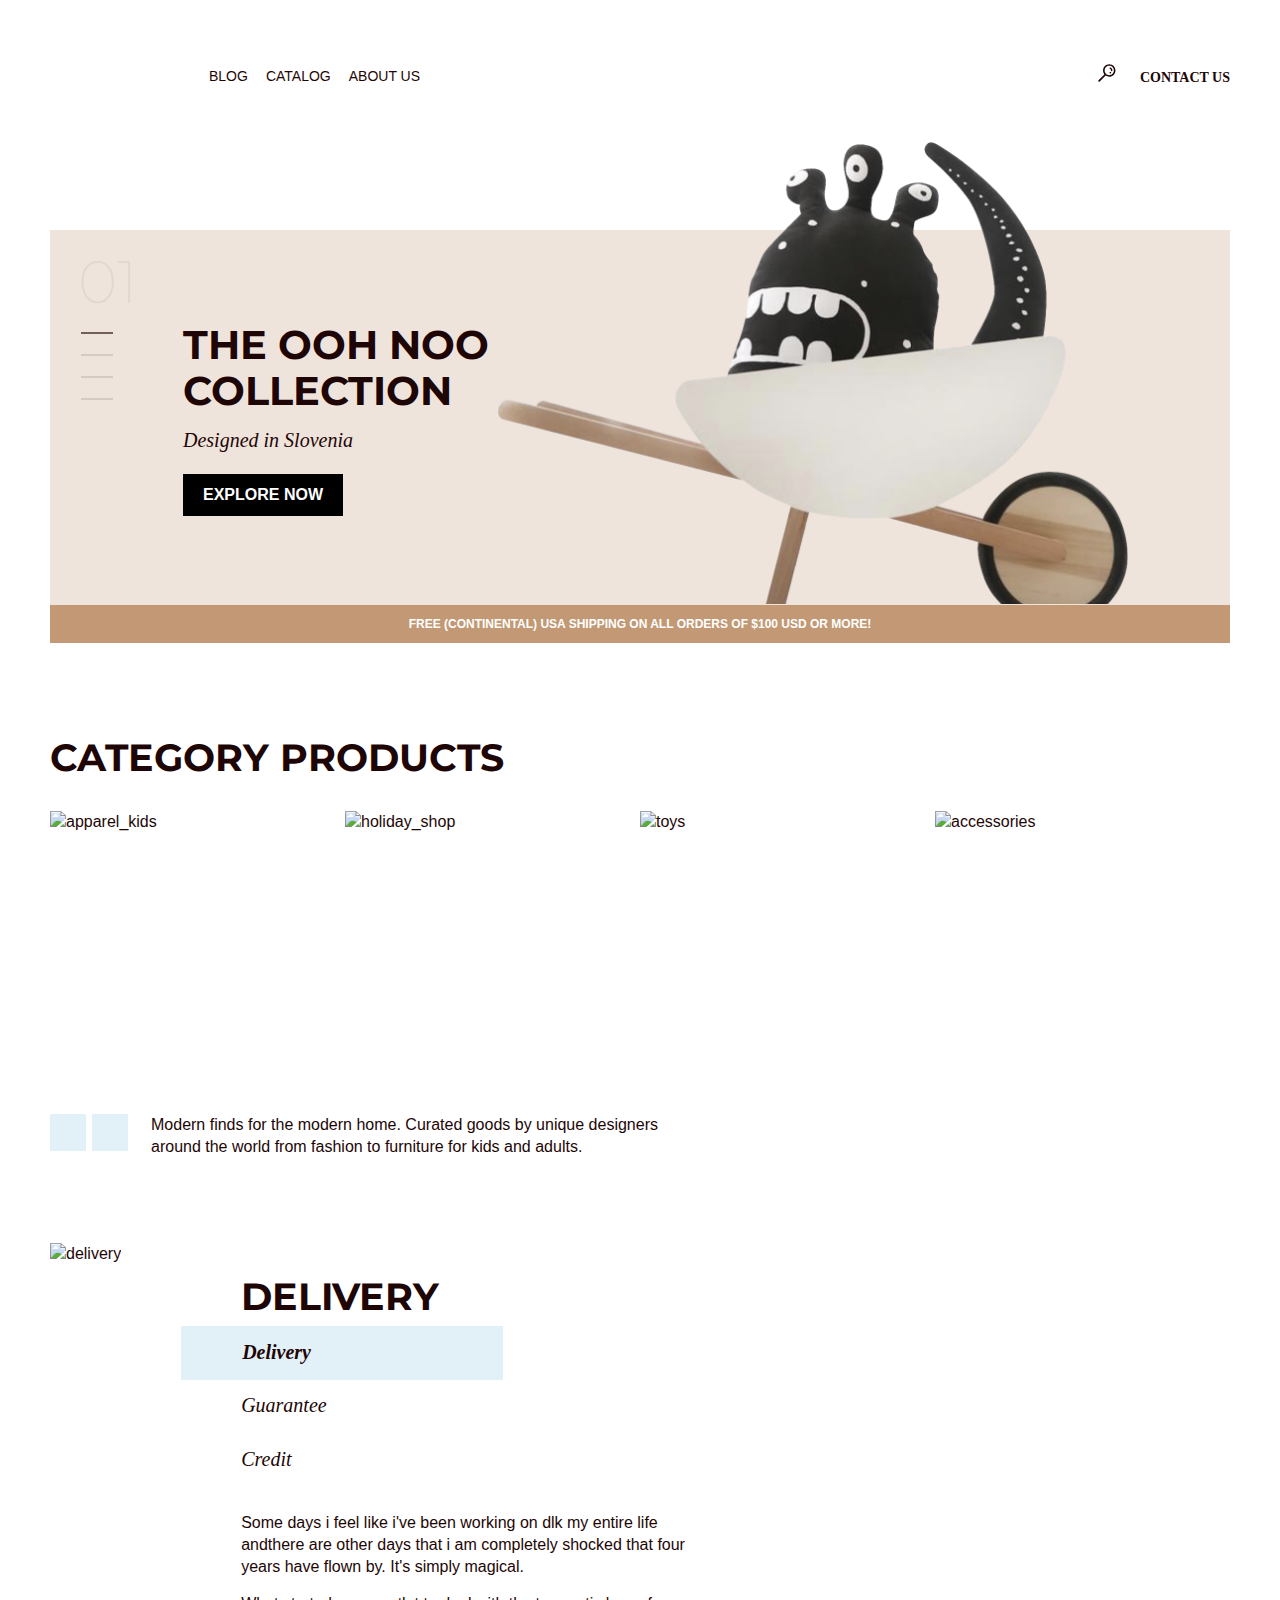
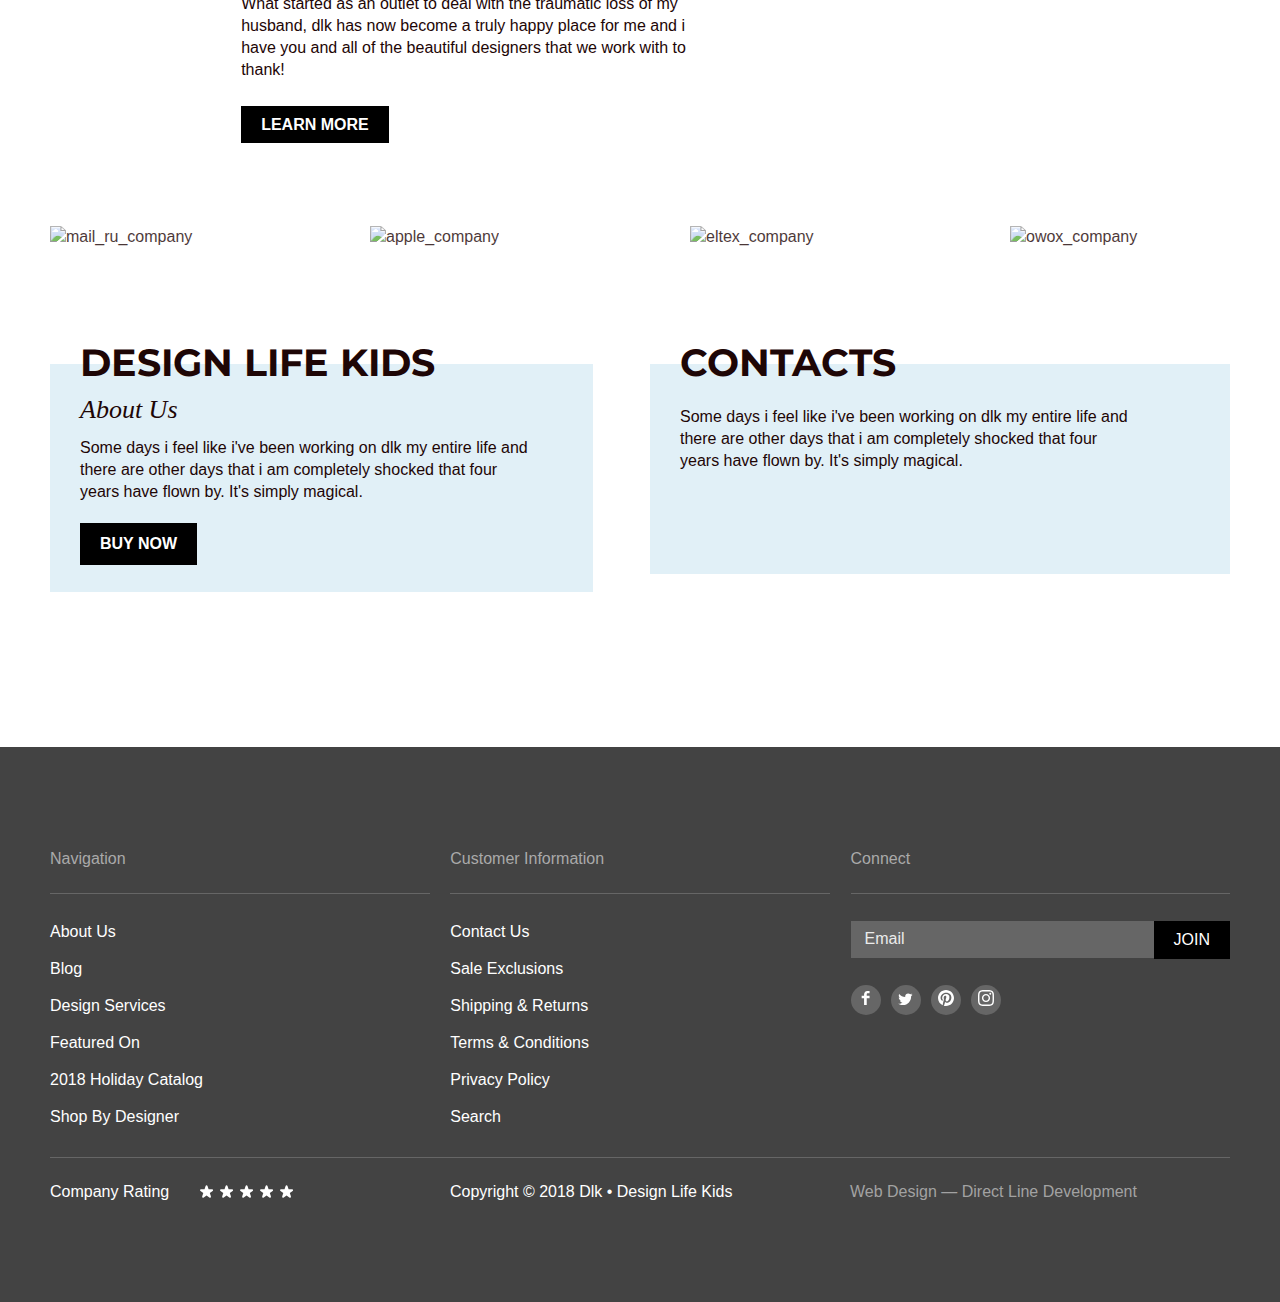
==== commit 3116d4c7: "№1 модуль." ====
--- a/index.html
+++ b/index.html
@@ -4,27 +4,35 @@
     <meta charset="UTF-8">
     <meta http-equiv="X-UA-Compatible" content="IE=edge">
     <meta name="viewport" content="width=device-width, initial-scale=1.0">
-    <link rel="stylesheet" href="./style/style.css">
-    <link rel="stylesheet" href="./style/common.css">
-    <link rel="stylesheet" href="./style/normolize.css">
+    <link rel="stylesheet" href="./style/style.min.css">
+    <link rel="stylesheet" href="./style/common.min.css">
+    <link rel="stylesheet" href="./style/normolize.min.css">
+    <link rel="preconnect" href="https://fonts.googleapis.com">
+    <link rel="preconnect" href="https://fonts.gstatic.com" crossorigin>
+    <link href="https://fonts.googleapis.com/css2?family=Montserrat:ital,wght@0,200;0,600;0,700;1,200;1,600;1,700&display=swap" rel="stylesheet">
     <title>Main page</title>
 </head>
+
+
 <body>
-
     <div class="container">
         <header class="header">
+
                 <a class="header__link" href="./index.html"></a> 
                 <ul class="nav__list">
                     <li class="nav__list_item">
                         <a class="nav__list_link open_sans" href="./pages/blog.html">Blog</a>
                     </li>
+
                     <li class="nav__list_item">
                         <a class="nav__list_link open_sans" href="./pages/catalog.html">Catalog</a>
                     </li>
+
                     <li class="nav__list_item">
                         <a class="nav__list_link open_sans" href="#">About Us</a>  
                     </li>
-                </ul> 
+                </ul>
+
             <div class="contact__wrapper">
                 <a href="#" class="search__btn" aria-label="search">
                     <svg width="18" height="18" viewBox="0 0 18 18" fill="none" xmlns="http://www.w3.org/2000/svg">
@@ -33,343 +41,371 @@
                 </a>
                 <a class="nav__contact" href="./pages/contact.html">Contact us</a>
             </div>
+
         </header>
     </div>
 
 
-<main class="main">
-    <div class="container">
+    <main>
+        <div class="container">
             <section class="banner">
-                    <div class="slider__menu">
-                        <span class="digits">01</span>
-                        <ul class="digits__ul">
-                            <li>
-                                <button class="btn__1"></button>
-                            </li>
-                            <li>
-                                <button class="btn"></button>
-                            </li>
-                            <li>
-                                <button class="btn"></button>
-                            </li>
-                            <li>
-                                <button class="btn"></button>
-                            </li>
-                        </ul>
-                    </div>
-                        <div class="slide__text">
-                            <h1 class="title montserrat">the ooh noo collection</h1>
-                            <p class="title_text crimson_text">Designed in Slovenia</p>
-                            <button class="botton__link open_sans2 btn-js" type="button">explore now</button>
-                        </div>
-                    <img class="title_img" src="./static/image/monster_in_a wheelbarrow_on_a_banner.png" alt="banner">
+
+                <div class="slider__menu">
+                    <span class="digits">01</span>
+                    <ul class="digits__ul">
+                        <li  class="digits__li">
+                            <button class="btn__1"></button>
+                        </li>
+
+                        <li class="digits__li">
+                            <button class="btn"></button>
+                        </li>
+
+                        <li class="digits__li">
+                            <button class="btn"></button>
+                        </li>
+
+                        <li class="digits__li">
+                            <button class="btn"></button>
+                        </li>
+                    </ul>
+                </div>
+
+                <div class="slide__text">
+                    <h1 class="title montserrat">the ooh noo collection</h1>
+                    <p class="title_text crimson_text">Designed in Slovenia</p>
+                    <button class="botton__link open_sans2 btn-js" type="button">explore now</button>
+                </div>
+
+                <img class="title_img" src="./static/image/monster_in_a_wheelbarrow_on_a_banner.png" alt="banner">
+
             </section>
             <p class="title__offer">free (continental) usa shipping on all orders of $100 usd or more!</p>  
-    </div>
-    
-        
-    <div class="container">
-        <section class="category_products">
-            <h2 class="products__title montserrat1">Category Products</h2>
-            <div class="products__wrapper">
-            <ul class="products__ul">
-                <li class="products__li">
-                    <img src="../static/image/apparel_kids.jpg" class="catalog__img" alt="apparel_kids">
-                    <a href="#"> <p class="catalog__item montserrat1">apparel kids</p></a>
-                </li>
-
-                <li class="products__li">
-                    <img src="../static/image/holiday_shop.jpg" class="catalog__img" alt="holiday_shop">
-                    <a href="#"> <p class="catalog__item montserrat1">holiday shop</p></a>
-                </li>
-
-                <li class="products__li">
-                    <img src="../static/image/toys.jpg" class="catalog__img"alt="toys">
-                    <a href="./pages/toys.html"> <p class="catalog__item montserrat1">toys</p></a>
-                </li>
-
-                <li class="products__li">
-                    <img src="../static/image/accessories.jpg" class="catalog__img"alt="accessories">
-                    <a href="#"> <p class="catalog__item montserrat1">accessories</p></a>
-                </li>
-            </ul>
-            </div>
-
-            <div class="bts-text__wrap">
-                <button class="direction__btn"></button>
-                <button class="direction__btn1"></button>
-                <p class="products__text open_sans">Modern finds for the modern home. Curated goods by unique designers around the world from fashion to furniture for kids and adults.</p>
-            </div>
-            
-        </section>
-    </div>
-    
-    <div class="container">
-        <section class="delivery">
+        </div>
+
+
+        <div class="container">
+            <section class="category_products">
+                <h2 class="products__title montserrat1">Category Products</h2>
+    
+                <div class="products__wrapper">
+                    <ul class="products__ul">
+                        <li class="products__li">
+                            <img src="../static/image/apparel_kids.jpg" class="catalog__img" alt="apparel_kids">
+                            <a href="#"> <p class="catalog__item montserrat1">apparel kids</p></a>
+                        </li>
+        
+                        <li class="products__li">
+                            <img src="../static/image/holiday_shop.jpg" class="catalog__img" alt="holiday_shop">
+                            <a href="#"> <p class="catalog__item montserrat1">holiday shop</p></a>
+                        </li>
+        
+                        <li class="products__li">
+                            <img src="../static/image/toys.jpg" class="catalog__img" alt="toys">
+                            <a href="./pages/toys.html"> <p class="catalog__item montserrat1">toys</p></a>
+                        </li>
+        
+                        <li class="products__li">
+                            <img src="../static/image/accessories.jpg" class="catalog__img" alt="accessories">
+                            <a href="#"> <p class="catalog__item montserrat1">accessories</p></a>
+                        </li>
+                    </ul>
+                </div>
+    
+                <div class="bts-text__wrap">
+                    <button class="direction__btn"></button>
+                    <button class="direction__btn1"></button>
+                    <p class="products__text open_sans">Modern finds for the modern home. Curated goods by unique designers around the world from fashion to furniture for kids and adults.</p>
+                </div>
+                
+            </section>
+        </div>
+
+
+        <div class="container">
+            <section class="delivery">
                 <img src="./static/image/delivery.jpg" alt="delivery">
-                <div class="delivery__wrapper">
-                    <ul class="delivery__ul">
-                        <li>
-                            <h2 class="delivery__title shift montserrat1">Delivery</h2>
-                        </li>
-
-                        <li>
-                            <p class="delivery__text ">Delivery</p>
-                        </li>
-
-                        <li>
-                            <p class="delivery__text1 shift crimson_text">Guarantee</p>
-                        </li>
-
-                        <li>
-                            <p class="delivery__text2 shift crimson_text">Credit</p>
-                        </li>
-                    </ul>
-
-                    <ul class="delivery__ul">
-                        <li>
-                            <p class="delivery__text3 shift open_sans">Some days i feel like i've been working on dlk my entire life andthere are other days that i am completely shocked that four years have flown by. It's simply magical.</p>
-                        </li>
-
-                        <li>
-                            <p class="delivery__text4 shift open_sans">What started as an outlet to deal  with the traumatic loss of my husband, dlk has now become a truly happy place for me and i have you and all of the beautiful designers that we work with to thank!</p>
-                        </li>
-                        
-                        <li>
-                            <a href="#" class="botton__link shift open_sans2">learn more</a>
-                        </li>
-                    </ul>
-            </div>
-        </section>
-    </div>
-   
-        
-    <div class="container">
-        <section class="company">
-                <h2 class="compani__title">Company list</h2>
-            <ul class="company__list">
-                <li class="company__item">
-                    <img src="./static/image/mail_ru.png" alt="mail_ru_company" class="company__img">
-                </li>
-
-                <li class="company__item">
-                    <img src="./static/image/apple.png" alt="apple_company" class="company__img">
-                </li>
-
-                <li class="company__item">
-                    <img src="./static/image/eltex.png" alt="eltex_company" class="company__img">
-                </li>
+    
+                    <div class="delivery__wrapper">
+                        <ul class="delivery__ul">
+                            <li>
+                                <h2 class="delivery__title shift montserrat1">Delivery</h2>
+                            </li>
+    
+                            <li>
+                                <p class="delivery__text ">Delivery</p>
+                            </li>
+    
+                            <li>
+                                <p class="delivery__text1 shift crimson_text">Guarantee</p>
+                            </li>
+    
+                            <li>
+                                <p class="delivery__text2 shift crimson_text">Credit</p>
+                            </li>
+                        </ul>
+    
+                        <ul class="delivery__ul">
+                            <li>
+                                <p class="delivery__text3 shift open_sans">Some days i feel like i've been working on dlk my entire life andthere are other days that i am completely shocked that four years have flown by. It's simply magical.</p>
+                            </li>
+    
+                            <li>
+                                <p class="delivery__text4 shift open_sans">What started as an outlet to deal  with the traumatic loss of my husband, dlk has now become a truly happy place for me and i have you and all of the beautiful designers that we work with to thank!</p>
+                            </li>
+                            
+                            <li>
+                                <a href="#" class="botton__link shift open_sans2">learn more</a>
+                            </li>
+                        </ul>
+                    </div>
+
+            </section>
+        </div>
+
+
+        <div class="container">
+            <section class="company">
+                <h2 class="hidden__title">Company list</h2>
+
+                <ul class="company__list">
+                    <li class="company__item">
+                        <img src="./static/image/mail_ru.png" alt="mail_ru_company" class="company__img">
+                    </li>
+
+                    <li class="company__item">
+                        <img src="./static/image/apple.png" alt="apple_company" class="company__img">
+                    </li>
+
+                    <li class="company__item">
+                        <img src="./static/image/eltex.png" alt="eltex_company" class="company__img">
+                    </li>
                 
-                <li class="company__item">
-                    <img src="./static/image/owox.png" alt="owox_company" class="company__img">
-                </li>
-            </ul>
-        </section>
-    </div> 
-
-    
-    <div class="container">
-        <section class="adress__map">
-            <div class="about__wrapper">
-                <h2 class="about__title montserrat1">Design Life Kids</h2>
-                <p class="about__text1">About Us</p>
-                <p class="about__text open_sans">Some days i feel like i've been working on dlk my entire life and there are other days that i am completely shocked that four years have flown by. It's simply magical.</p>
-                <button class="botton__link open_sans2" type="button">buy now</button>
-            </div>
-    
-            <div class="about__wrapper1">
-                <h2 class="about__title montserrat1">Contacts</h2>
-                <p class="about__text2 open_sans">Some days i feel like i've been working on dlk my entire life and there are other days that i am completely shocked that four years have flown by. It's simply magical.</p>
-                <iframe src="https://www.google.com/maps/embed?pb=!1m18!1m12!1m3!1d2372.6851021868506!2d49.28748761618394!3d53.50982038001365!2m3!1f0!2f0!3f0!3m2!1i1024!2i768!4f13.1!3m3!1m2!1s0x4168797f9a8510e9%3A0x5af0ee3dab85a41c!2z0L_RgC4g0KHRgtC10L_QsNC90LAg0KDQsNC30LjQvdCwLCA0NCwg0KLQvtC70YzRj9GC0YLQuCwg0KHQsNC80LDRgNGB0LrQsNGPINC-0LHQuy4sIDQ0NTAyNw!5e0!3m2!1sru!2sru!4v1662361493632!5m2!1sru!2sru" width="600" height="450" style="border:0;" allowfullscreen="" loading="lazy" referrerpolicy="no-referrer-when-downgrade" class="map"></iframe>
-            </div>
-        </section>
-    </div>
-</main>
-
-
-<footer class="footer">
-    <div class="container">
-        <div class="footer__wrap">
-            <section class="footer__section">
-                <h5 class="footer__title open_sans">Navigation</h5>
-                <nav>
-                    <ul class="footer__list">
-                        <li class="footer__list_item">
-                            <a href="" class="footer__list-link open_sans">About Us</a>
-                        </li>
-
-                        <li class="footer__list_item">
-                            <a href="./pages/blog.html" class="footer__list-link open_sans">Blog</a>
-                        </li>
-
-                        <li class="footer__list_item">
-                            <a href="#" class="footer__list-link open_sans">Design Services</a>  
-                        </li>
-
-                        <li class="footer__list_item">
-                            <a href="#" class="footer__list-link open_sans">Featured On</a>
-                        </li>
-
-                        <li class="footer__list_item">
-                            <a href="#" class="footer__list-link open_sans">2018 Holiday Catalog</a>
-                        </li>
-
-                        <li class="footer__list_item">
-                            <a href="#" class="footer__list-link open_sans">Shop By Designer</a>
-                        </li>
-                    </ul>
-                </nav>
-        </section>
-
-        <section class="footer__section">
-            <h5 class="footer__title open_sans">Customer Information</h5>
-                <div>
+                    <li class="company__item">
+                        <img src="./static/image/owox.png" alt="owox_company" class="company__img">
+                    </li>
+                </ul>
+
+            </section>
+        </div> 
+
+    
+        <div class="container">
+            <section class="adress__map">
+
+                <div class="about__wrapper">
+                    <h2 class="about__title montserrat1">Design Life Kids</h2>
+                    <p class="about__text1">About Us</p>
+                    <p class="about__text open_sans">Some days i feel like i've been working on dlk my entire life and there are other days that i am completely shocked that four years have flown by. It's simply magical.</p>
+                    <button class="botton__link open_sans2" type="button">buy now</button>
+                </div>
+        
+                <div class="about__wrapper1">
+                    <h2 class="about__title montserrat1">Contacts</h2>
+                    <p class="about__text2 open_sans">Some days i feel like i've been working on dlk my entire life and there are other days that i am completely shocked that four years have flown by. It's simply magical.</p>
+                    <iframe src="https://www.google.com/maps/embed?pb=!1m18!1m12!1m3!1d2372.6851021868506!2d49.28748761618394!3d53.50982038001365!2m3!1f0!2f0!3f0!3m2!1i1024!2i768!4f13.1!3m3!1m2!1s0x4168797f9a8510e9%3A0x5af0ee3dab85a41c!2z0L_RgC4g0KHRgtC10L_QsNC90LAg0KDQsNC30LjQvdCwLCA0NCwg0KLQvtC70YzRj9GC0YLQuCwg0KHQsNC80LDRgNGB0LrQsNGPINC-0LHQuy4sIDQ0NTAyNw!5e0!3m2!1sru!2sru!4v1662361493632!5m2!1sru!2sru" width="600" height="450" style="border:0;" allowfullscreen="" loading="lazy" referrerpolicy="no-referrer-when-downgrade" class="map"></iframe>
+                </div>
+    
+            </section>
+        </div>
+    </main>
+
+
+    <footer class="footer">
+        <div class="container">
+
+            <div class="footer__wrap">
+                <section class="footer__section">
+                    <h5 class="footer__title open_sans">Navigation</h5>
+    
                     <nav>
                         <ul class="footer__list">
                             <li class="footer__list_item">
-                                <a href="./pages/contact.html" class="footer__list-link open_sans">Contact Us</a>
-                            </li>
-                            
+                                <a href="" class="footer__list-link open_sans">About Us</a>
+                            </li>
+    
+                            <li class="footer__list_item">
+                                <a href="./pages/blog.html" class="footer__list-link open_sans">Blog</a>
+                            </li>
+    
+                            <li class="footer__list_item">
+                                <a href="#" class="footer__list-link open_sans">Design Services</a>  
+                            </li>
+    
+                            <li class="footer__list_item">
+                                <a href="#" class="footer__list-link open_sans">Featured On</a>
+                            </li>
+    
+                            <li class="footer__list_item">
+                                <a href="#" class="footer__list-link open_sans">2018 Holiday Catalog</a>
+                            </li>
+    
+                            <li class="footer__list_item">
+                                <a href="#" class="footer__list-link open_sans">Shop By Designer</a>
+                            </li>
                         </ul>
                     </nav>
-
-                    <ul class="footer__list">
-                        <li class="footer__list_item">
-                            <a href="#" class="footer__list-link open_sans">Sale Exclusions</a>
-                        </li>
-        
-                        <li class="footer__list_item">
-                            <a href="#" class="footer__list-link open_sans">Shipping & Returns</a>  
-                        </li>
-        
-                        <li class="footer__list_item">
-                            <a href="#" class="footer__list-link open_sans">Terms & Conditions</a>
-                        </li>
-        
-                        <li class="footer__list_item">
-                            <a href="#" class="footer__list-link open_sans">Privacy Policy</a>
-                        </li>
-        
-                        <li class="footer__list_item">
-                            <a href="#" class="footer__list-link open_sans">Search</a>
+    
+                </section>
+    
+                <section class="footer__section">
+                    <h5 class="footer__title open_sans">Customer Information</h5>
+                    
+                    <div>
+                        <nav>
+                            <ul class="footer__list">
+                                <li class="footer__list_item">
+                                    <a href="./pages/contact.html" class="footer__list-link open_sans">Contact Us</a>
+                                </li>
+                                
+                            </ul>
+                        </nav>
+    
+                        <ul class="footer__list">
+                            <li class="footer__list_item">
+                                <a href="#" class="footer__list-link open_sans">Sale Exclusions</a>
+                            </li>
+            
+                            <li class="footer__list_item">
+                                <a href="#" class="footer__list-link open_sans">Shipping & Returns</a>  
+                            </li>
+            
+                            <li class="footer__list_item">
+                                <a href="#" class="footer__list-link open_sans">Terms & Conditions</a>
+                            </li>
+            
+                            <li class="footer__list_item">
+                                <a href="#" class="footer__list-link open_sans">Privacy Policy</a>
+                            </li>
+            
+                            <li class="footer__list_item">
+                                <a href="#" class="footer__list-link open_sans">Search</a>
+                            </li>
+                        </ul>
+                    </div>
+    
+                </section>
+                    
+    
+                <section class="footer__section">
+                    <h5 class="footer__title open_sans">Connect</h5>
+                    
+                    <form action="#">
+                        <div class="footer__form-wrap">
+                            <label for="footer-email">
+                                <input type="email" id="footer-email" class="footer__form_input" placeholder="Email">
+                            </label>
+                            <button type="submit" class="botton__link">join</button>
+                        </div>
+                    </form>
+                        
+                    <ul class="connect__list">
+                        <li class="connect__list_item">
+                            <a href="facebook.com" class="connect__list-img">
+                                <svg width="9" height="16" viewBox="0 0 9 16" fill="none" xmlns="http://www.w3.org/2000/svg">
+                                    <path fill-rule="evenodd" clip-rule="evenodd" d="M8.55271 3.36723H6.29671C6.03071 3.36723 5.73372 3.71723 5.73372 4.18523V5.81423H8.55271V8.13523H5.73372V15.1052H3.07071V8.13523H0.657715V5.81423H3.07071V4.44723C3.07071 2.48823 4.43171 0.894226 6.29671 0.894226H8.55271V3.36723Z" fill="white"/>
+                                    </svg>
+                            </a>
+                        </li>
+        
+                        <li class="connect__list_item">
+                            <a href="twitter.com" class="connect__list-img">
+                                <svg width="15" height="13" viewBox="0 0 15 13" fill="none" xmlns="http://www.w3.org/2000/svg">
+                                    <path fill-rule="evenodd" clip-rule="evenodd" d="M13.1006 3.28912C13.1056 3.41612 13.1096 3.54312 13.1096 3.67212C13.1096 7.57612 10.1366 12.0781 4.70258 12.0781C3.03458 12.0781 1.48058 11.5881 0.173584 10.7501C0.406584 10.7771 0.641584 10.7911 0.879584 10.7911C2.26358 10.7911 3.53758 10.3181 4.54858 9.52512C3.25558 9.50212 2.16558 8.64812 1.78758 7.47512C1.96858 7.51012 2.15458 7.52712 2.34458 7.52712C2.61358 7.52712 2.87458 7.49212 3.12258 7.42412C1.77158 7.15212 0.751584 5.95912 0.751584 4.52712V4.49012C1.15058 4.71112 1.60758 4.84412 2.09158 4.85912C1.29858 4.33012 0.777584 3.42612 0.777584 2.40012C0.777584 1.85912 0.922584 1.35212 1.17658 0.916122C2.63258 2.70312 4.81058 3.87912 7.26558 4.00212C7.21558 3.78512 7.19058 3.56012 7.19058 3.32812C7.19058 1.69712 8.51258 0.375122 10.1446 0.375122C10.9936 0.375122 11.7616 0.732122 12.2996 1.30712C12.9736 1.17612 13.6056 0.930122 14.1766 0.590122C13.9556 1.28112 13.4886 1.85912 12.8766 2.22512C13.4746 2.15412 14.0446 1.99612 14.5756 1.76012C14.1776 2.35212 13.6776 2.87312 13.1006 3.28912Z" fill="white"/>
+                                    </svg>
+                            </a>
+                        </li>
+        
+                        <li class="connect__list_item">
+                            <a href="pinterest.com" class="connect__list-img">
+                                <svg width="16" height="16" viewBox="0 0 16 16" fill="none" xmlns="http://www.w3.org/2000/svg">
+                                    <path fill-rule="evenodd" clip-rule="evenodd" d="M8.00047 0C3.58252 0 0 3.58158 0 8.00047C0 11.2754 1.97001 14.0902 4.78956 15.3273C4.76698 14.7694 4.78579 14.0977 4.92785 13.49C5.08214 12.8408 5.95708 9.1313 5.95708 9.1313C5.95708 9.1313 5.70212 8.62045 5.70212 7.865C5.70212 6.6796 6.38984 5.79432 7.24502 5.79432C7.97225 5.79432 8.3241 6.34092 8.3241 6.99571C8.3241 7.7267 7.85747 8.82084 7.61757 9.83407C7.41718 10.6836 8.04281 11.3751 8.88011 11.3751C10.3957 11.3751 11.4165 9.42859 11.4165 7.12177C11.4165 5.36908 10.2358 4.05668 8.08796 4.05668C5.66167 4.05668 4.14982 5.86582 4.14982 7.88663C4.14982 8.5847 4.35491 9.07579 4.67666 9.45587C4.82531 9.6318 4.84506 9.70142 4.79144 9.90275C4.75381 10.0486 4.66537 10.4042 4.62868 10.5444C4.57506 10.7466 4.41136 10.82 4.22885 10.7448C3.11025 10.2885 2.58999 9.0645 2.58999 7.68813C2.58999 5.41612 4.50638 2.68972 8.30717 2.68972C11.3619 2.68972 13.3724 4.90151 13.3724 7.27324C13.3724 10.4117 11.6282 12.7562 9.05509 12.7562C8.19239 12.7562 7.37955 12.2895 7.10108 11.7599C7.10108 11.7599 6.63633 13.6029 6.53848 13.9585C6.36914 14.5747 6.03704 15.1919 5.73317 15.6717C6.45287 15.8843 7.21303 16 8.00047 16C12.4184 16 16 12.4184 16 8.00047C16 3.58158 12.4184 0 8.00047 0" fill="white"/>
+                                    </svg>
+                            </a>
+                        </li>
+        
+                        <li class="connect__list_item">
+                            <a href="instagram.com" class="connect__list-img">
+                                <svg width="16" height="16" viewBox="0 0 16 16" fill="none" xmlns="http://www.w3.org/2000/svg">
+                                    <path fill-rule="evenodd" clip-rule="evenodd" d="M8.00003 0C5.82733 0 5.5549 0.0092 4.70163 0.0481333C3.8501 0.0869667 3.26857 0.222233 2.7597 0.42C2.23363 0.624433 1.7875 0.897967 1.3427 1.3427C0.897967 1.7875 0.624433 2.23363 0.42 2.7597C0.222233 3.26857 0.0869667 3.8501 0.0481333 4.7016C0.0092 5.5549 0 5.82733 0 8C0 10.1727 0.0092 10.4451 0.0481333 11.2984C0.0869667 12.1499 0.222233 12.7314 0.42 13.2403C0.624433 13.7664 0.897967 14.2125 1.3427 14.6573C1.7875 15.102 2.23363 15.3756 2.7597 15.58C3.26857 15.7778 3.8501 15.913 4.70163 15.9519C5.5549 15.9908 5.82733 16 8.00003 16C10.1727 16 10.4451 15.9908 11.2984 15.9519C12.1499 15.913 12.7314 15.7778 13.2403 15.58C13.7664 15.3756 14.2125 15.102 14.6573 14.6573C15.102 14.2125 15.3756 13.7664 15.58 13.2403C15.7778 12.7314 15.913 12.1499 15.9519 11.2984C15.9908 10.4451 16 10.1727 16 8C16 5.82733 15.9908 5.5549 15.9519 4.7016C15.913 3.8501 15.7778 3.26857 15.58 2.7597C15.3756 2.23363 15.102 1.7875 14.6573 1.3427C14.2125 0.897967 13.7664 0.624433 13.2403 0.42C12.7314 0.222233 12.1499 0.0869667 11.2984 0.0481333C10.4451 0.0092 10.1727 0 8.00003 0ZM8.00003 1.44143C10.1361 1.44143 10.3891 1.4496 11.2327 1.4881C12.0127 1.52367 12.4363 1.65397 12.7182 1.76353C13.0916 1.90867 13.3581 2.08203 13.638 2.362C13.918 2.6419 14.0913 2.9084 14.2365 3.28183C14.346 3.56373 14.4763 3.98733 14.5119 4.7673C14.5504 5.61087 14.5586 5.8639 14.5586 8C14.5586 10.1361 14.5504 10.3891 14.5119 11.2327C14.4763 12.0127 14.346 12.4363 14.2365 12.7182C14.0913 13.0916 13.918 13.3581 13.638 13.638C13.3581 13.918 13.0916 14.0913 12.7182 14.2365C12.4363 14.346 12.0127 14.4763 11.2327 14.5119C10.3892 14.5504 10.1363 14.5586 8.00003 14.5586C5.86373 14.5586 5.61077 14.5504 4.7673 14.5119C3.98733 14.4763 3.56373 14.346 3.28183 14.2365C2.9084 14.0913 2.64193 13.918 2.36197 13.638C2.08207 13.3581 1.90867 13.0916 1.76353 12.7182C1.65397 12.4363 1.52367 12.0127 1.4881 11.2327C1.4496 10.3891 1.44143 10.1361 1.44143 8C1.44143 5.8639 1.4496 5.61087 1.4881 4.7673C1.52367 3.98733 1.65397 3.56373 1.76353 3.28183C1.90867 2.9084 2.08203 2.6419 2.36197 2.362C2.64193 2.08203 2.9084 1.90867 3.28183 1.76353C3.56373 1.65397 3.98733 1.52367 4.7673 1.4881C5.61087 1.4496 5.8639 1.44143 8.00003 1.44143ZM3.8919 8C3.8919 5.73113 5.73113 3.8919 8.00003 3.8919C10.2689 3.8919 12.1081 5.73113 12.1081 8C12.1081 10.2689 10.2689 12.1081 8.00003 12.1081C5.73113 12.1081 3.8919 10.2689 3.8919 8ZM8.00003 10.6667C6.52723 10.6667 5.33333 9.47277 5.33333 8C5.33333 6.52723 6.52723 5.33333 8.00003 5.33333C9.47277 5.33333 10.6667 6.52723 10.6667 8C10.6667 9.47277 9.47277 10.6667 8.00003 10.6667ZM12.2704 4.68957C12.8006 4.68957 13.2304 4.2598 13.2304 3.7296C13.2304 3.1994 12.8006 2.76957 12.2704 2.76957C11.7402 2.76957 11.3104 3.1994 11.3104 3.7296C11.3104 4.2598 11.7402 4.68957 12.2704 4.68957Z" fill="white"/>
+                                    </svg> 
+                            </a>
                         </li>
                     </ul>
-                </div>
-        </section>
-
-        <section class="footer__section">
-            <h5 class="footer__title open_sans">Connect</h5>
-            <form action="#">
-                <div class="footer__form-wrap">
-                    <label for="input-email">
-                        <input type="email" id="input-email" class="footer__form_input" placeholder="Email">
-                    </label>
-                   
-                    <button type="submit" class="botton__link">join</button>
-                </div>
-            </form>
-                
-            <ul class="connect__list">
-                <li class="connect__list_item">
-                    <a href="facebook.com" class="connect__list-img">
-                        <svg width="9" height="16" viewBox="0 0 9 16" fill="none" xmlns="http://www.w3.org/2000/svg">
-                            <path fill-rule="evenodd" clip-rule="evenodd" d="M8.55271 3.36723H6.29671C6.03071 3.36723 5.73372 3.71723 5.73372 4.18523V5.81423H8.55271V8.13523H5.73372V15.1052H3.07071V8.13523H0.657715V5.81423H3.07071V4.44723C3.07071 2.48823 4.43171 0.894226 6.29671 0.894226H8.55271V3.36723Z" fill="white"/>
-                            </svg>
-                    </a>
-                </li>
-
-                <li class="connect__list_item">
-                    <a href="twitter.com" class="connect__list-img">
-                        <svg width="15" height="13" viewBox="0 0 15 13" fill="none" xmlns="http://www.w3.org/2000/svg">
-                            <path fill-rule="evenodd" clip-rule="evenodd" d="M13.1006 3.28912C13.1056 3.41612 13.1096 3.54312 13.1096 3.67212C13.1096 7.57612 10.1366 12.0781 4.70258 12.0781C3.03458 12.0781 1.48058 11.5881 0.173584 10.7501C0.406584 10.7771 0.641584 10.7911 0.879584 10.7911C2.26358 10.7911 3.53758 10.3181 4.54858 9.52512C3.25558 9.50212 2.16558 8.64812 1.78758 7.47512C1.96858 7.51012 2.15458 7.52712 2.34458 7.52712C2.61358 7.52712 2.87458 7.49212 3.12258 7.42412C1.77158 7.15212 0.751584 5.95912 0.751584 4.52712V4.49012C1.15058 4.71112 1.60758 4.84412 2.09158 4.85912C1.29858 4.33012 0.777584 3.42612 0.777584 2.40012C0.777584 1.85912 0.922584 1.35212 1.17658 0.916122C2.63258 2.70312 4.81058 3.87912 7.26558 4.00212C7.21558 3.78512 7.19058 3.56012 7.19058 3.32812C7.19058 1.69712 8.51258 0.375122 10.1446 0.375122C10.9936 0.375122 11.7616 0.732122 12.2996 1.30712C12.9736 1.17612 13.6056 0.930122 14.1766 0.590122C13.9556 1.28112 13.4886 1.85912 12.8766 2.22512C13.4746 2.15412 14.0446 1.99612 14.5756 1.76012C14.1776 2.35212 13.6776 2.87312 13.1006 3.28912Z" fill="white"/>
-                            </svg>
-                    </a>
-                </li>
-
-                <li class="connect__list_item">
-                    <a href="pinterest.com" class="connect__list-img">
-                        <svg width="16" height="16" viewBox="0 0 16 16" fill="none" xmlns="http://www.w3.org/2000/svg">
-                            <path fill-rule="evenodd" clip-rule="evenodd" d="M8.00047 0C3.58252 0 0 3.58158 0 8.00047C0 11.2754 1.97001 14.0902 4.78956 15.3273C4.76698 14.7694 4.78579 14.0977 4.92785 13.49C5.08214 12.8408 5.95708 9.1313 5.95708 9.1313C5.95708 9.1313 5.70212 8.62045 5.70212 7.865C5.70212 6.6796 6.38984 5.79432 7.24502 5.79432C7.97225 5.79432 8.3241 6.34092 8.3241 6.99571C8.3241 7.7267 7.85747 8.82084 7.61757 9.83407C7.41718 10.6836 8.04281 11.3751 8.88011 11.3751C10.3957 11.3751 11.4165 9.42859 11.4165 7.12177C11.4165 5.36908 10.2358 4.05668 8.08796 4.05668C5.66167 4.05668 4.14982 5.86582 4.14982 7.88663C4.14982 8.5847 4.35491 9.07579 4.67666 9.45587C4.82531 9.6318 4.84506 9.70142 4.79144 9.90275C4.75381 10.0486 4.66537 10.4042 4.62868 10.5444C4.57506 10.7466 4.41136 10.82 4.22885 10.7448C3.11025 10.2885 2.58999 9.0645 2.58999 7.68813C2.58999 5.41612 4.50638 2.68972 8.30717 2.68972C11.3619 2.68972 13.3724 4.90151 13.3724 7.27324C13.3724 10.4117 11.6282 12.7562 9.05509 12.7562C8.19239 12.7562 7.37955 12.2895 7.10108 11.7599C7.10108 11.7599 6.63633 13.6029 6.53848 13.9585C6.36914 14.5747 6.03704 15.1919 5.73317 15.6717C6.45287 15.8843 7.21303 16 8.00047 16C12.4184 16 16 12.4184 16 8.00047C16 3.58158 12.4184 0 8.00047 0" fill="white"/>
-                            </svg>
-                    </a>
-                </li>
-
-                <li class="connect__list_item">
-                    <a href="instagram.com" class="connect__list-img">
-                        <svg width="16" height="16" viewBox="0 0 16 16" fill="none" xmlns="http://www.w3.org/2000/svg">
-                            <path fill-rule="evenodd" clip-rule="evenodd" d="M8.00003 0C5.82733 0 5.5549 0.0092 4.70163 0.0481333C3.8501 0.0869667 3.26857 0.222233 2.7597 0.42C2.23363 0.624433 1.7875 0.897967 1.3427 1.3427C0.897967 1.7875 0.624433 2.23363 0.42 2.7597C0.222233 3.26857 0.0869667 3.8501 0.0481333 4.7016C0.0092 5.5549 0 5.82733 0 8C0 10.1727 0.0092 10.4451 0.0481333 11.2984C0.0869667 12.1499 0.222233 12.7314 0.42 13.2403C0.624433 13.7664 0.897967 14.2125 1.3427 14.6573C1.7875 15.102 2.23363 15.3756 2.7597 15.58C3.26857 15.7778 3.8501 15.913 4.70163 15.9519C5.5549 15.9908 5.82733 16 8.00003 16C10.1727 16 10.4451 15.9908 11.2984 15.9519C12.1499 15.913 12.7314 15.7778 13.2403 15.58C13.7664 15.3756 14.2125 15.102 14.6573 14.6573C15.102 14.2125 15.3756 13.7664 15.58 13.2403C15.7778 12.7314 15.913 12.1499 15.9519 11.2984C15.9908 10.4451 16 10.1727 16 8C16 5.82733 15.9908 5.5549 15.9519 4.7016C15.913 3.8501 15.7778 3.26857 15.58 2.7597C15.3756 2.23363 15.102 1.7875 14.6573 1.3427C14.2125 0.897967 13.7664 0.624433 13.2403 0.42C12.7314 0.222233 12.1499 0.0869667 11.2984 0.0481333C10.4451 0.0092 10.1727 0 8.00003 0ZM8.00003 1.44143C10.1361 1.44143 10.3891 1.4496 11.2327 1.4881C12.0127 1.52367 12.4363 1.65397 12.7182 1.76353C13.0916 1.90867 13.3581 2.08203 13.638 2.362C13.918 2.6419 14.0913 2.9084 14.2365 3.28183C14.346 3.56373 14.4763 3.98733 14.5119 4.7673C14.5504 5.61087 14.5586 5.8639 14.5586 8C14.5586 10.1361 14.5504 10.3891 14.5119 11.2327C14.4763 12.0127 14.346 12.4363 14.2365 12.7182C14.0913 13.0916 13.918 13.3581 13.638 13.638C13.3581 13.918 13.0916 14.0913 12.7182 14.2365C12.4363 14.346 12.0127 14.4763 11.2327 14.5119C10.3892 14.5504 10.1363 14.5586 8.00003 14.5586C5.86373 14.5586 5.61077 14.5504 4.7673 14.5119C3.98733 14.4763 3.56373 14.346 3.28183 14.2365C2.9084 14.0913 2.64193 13.918 2.36197 13.638C2.08207 13.3581 1.90867 13.0916 1.76353 12.7182C1.65397 12.4363 1.52367 12.0127 1.4881 11.2327C1.4496 10.3891 1.44143 10.1361 1.44143 8C1.44143 5.8639 1.4496 5.61087 1.4881 4.7673C1.52367 3.98733 1.65397 3.56373 1.76353 3.28183C1.90867 2.9084 2.08203 2.6419 2.36197 2.362C2.64193 2.08203 2.9084 1.90867 3.28183 1.76353C3.56373 1.65397 3.98733 1.52367 4.7673 1.4881C5.61087 1.4496 5.8639 1.44143 8.00003 1.44143ZM3.8919 8C3.8919 5.73113 5.73113 3.8919 8.00003 3.8919C10.2689 3.8919 12.1081 5.73113 12.1081 8C12.1081 10.2689 10.2689 12.1081 8.00003 12.1081C5.73113 12.1081 3.8919 10.2689 3.8919 8ZM8.00003 10.6667C6.52723 10.6667 5.33333 9.47277 5.33333 8C5.33333 6.52723 6.52723 5.33333 8.00003 5.33333C9.47277 5.33333 10.6667 6.52723 10.6667 8C10.6667 9.47277 9.47277 10.6667 8.00003 10.6667ZM12.2704 4.68957C12.8006 4.68957 13.2304 4.2598 13.2304 3.7296C13.2304 3.1994 12.8006 2.76957 12.2704 2.76957C11.7402 2.76957 11.3104 3.1994 11.3104 3.7296C11.3104 4.2598 11.7402 4.68957 12.2704 4.68957Z" fill="white"/>
-                            </svg> 
-                    </a>
-                </li>
-            </ul>
-        </section>
-        </div>
-
-        <div class="footer__bottom-wrap">
-            <div class="rating__wrap">
-                <p class="rating__company">Company Rating</p>
-                <div class="rating__group">
-                    <input type="radio" id="star-5" name="rating" value="5" class="rating__input">
-                    <label for="star-5" title="excellent"></label>
-                    
-                    <input type="radio" id="star-4" name="rating" value="4" class="rating__input">
-                    <label for="star-4" title="good"></label>
-                     
-                    <input type="radio" id="star-3" name="rating" value="3" class="rating__input">
-                    <label for="star-3" title="satisfactory"></label> 
-                    
-                    <input type="radio" id="star-2" name="rating" value="2" class="rating__input">
-                    <label for="star-2" title="weakly"></label>
-                    
-                    <input type="radio" id="star-1" name="rating" value="1" class="rating__input">
-                    <label for="star-1" title="terribly"></label>
-                </div>
+                </section>
             </div>
-            <p class="footer__bottom__text open_sans">Copyright © 2018 Dlk • Design Life Kids</p>
-            <a href="#" class="footer__bottom__link open_sans">Web Design — Direct Line Development</a>   
-        </div>
-</footer>
+    
+            <div class="footer__bottom-wrap">
+                <div class="rating__wrap">
+                    <p class="rating__company">Company Rating</p>
+        
+                    <div class="rating__group">
+                        <input type="radio" id="star-5" name="rating" value="5" class="rating__input">
+                        <label for="star-5" title="excellent"></label>
+                            
+                        <input type="radio" id="star-4" name="rating" value="4" class="rating__input">
+                        <label for="star-4" title="good"></label>
+                            
+                        <input type="radio" id="star-3" name="rating" value="3" class="rating__input">
+                        <label for="star-3" title="satisfactory"></label> 
+                            
+                        <input type="radio" id="star-2" name="rating" value="2" class="rating__input">
+                        <label for="star-2" title="weakly"></label>
+                            
+                        <input type="radio" id="star-1" name="rating" value="1" class="rating__input">
+                        <label for="star-1" title="terribly"></label>
+                    </div>
+        
+                </div>
+                <p class="footer__bottom__text open_sans">Copyright © 2018 Dlk • Design Life Kids</p>
+                <a href="#" class="footer__bottom__link open_sans">Web Design — Direct Line Development</a>  
+            </div>
+
+        </div>    
+    </footer>
+
 
     <section class="popup">
+
         <div class="popup__wrap">
             <button class="popup__cross"></button>
-        <h2 class="popup__title">Popup</h2>
-        <form action="#" class="form__contact">
-    
-            <div class="from__wrapper">
-                <div class="from__name">
-                    <label for="input-name">Name</label>
-                    <input type="text" id="input-name" placeholder="Ivan Ivanov" class="input_name">
-                </div>
-    
-                <div class="field__wrap">
-                    <div class="from__phone">
-                        <label for="input-phone">Phone</label>
-                        <input type="number" id="input-phone" class="input_phone">
-                    </div>
-    
-                    <div class="from__email">
-                        <label for="input-email">Email</label>
-                        <input type="email" id="input-email" class="input_email">
-                    </div>
-                </div>
-    
-                <div class="from__message">
-                    <label for="textarea">Message</label>
-                    <textarea name="" id="textarea" class="input_message" maxlength="400"></textarea>
-                </div>
-    
-                <div class="from__processing">
-                    <input type="checkbox" id="input-processing" class="custom__checkbox">
-                    <label for="input-processing">By clicking on the button, you consent to the processing of your personal data</label>
-                </div>
-                <button class="botton__link open_sans2" type="submit">Submit</button>
-            </div>
-        </form>
-        </div>
+            <h2 class="popup__title">Popup</h2>
+
+            <form action="#" class="form__contact">
+                <div class="from__wrapper">
+                    <div class="from__name">
+                        <label for="input-name" class="roboto">Name</label>
+                        <input type="text" id="input-name" placeholder="Ivan Ivanov" class="input_name">
+                    </div>
+        
+                    <div class="field__wrap">
+                        <div class="from__phone">
+                            <label for="input-phone" class="roboto">Phone</label>
+                            <input type="number" id="input-phone" class="input_phone">
+                        </div>
+        
+                        <div class="from__email">
+                            <label for="input-email" class="roboto">Email</label>
+                            <input type="email" id="input-email" class="input_email">
+                        </div>
+                    </div>
+        
+                    <div class="from__message">
+                        <label for="textarea" class="roboto">Message</label>
+                        <textarea id="textarea" class="input_message" maxlength="400"></textarea>
+                    </div>
+        
+                    <div class="from__processing">
+                        <input type="checkbox" id="input-processing" class="custom__checkbox">
+                        <label for="input-processing" class="checkbox__label roboto">By clicking on the button, you consent to the processing of your personal data</label>
+                    </div>
+                    <button class="botton__link open_sans2" type="submit">Submit</button>
+                </div>
+            </form>
+        </div>   
     </section>
 
     <script src="js/index.js"></script>
-
+    
 </body>
 </html>--- a/style/style.min.css
+++ b/style/style.min.css
@@ -0,0 +1 @@
+.banner{margin-top:128px;position:relative;display:-webkit-box;display:-ms-flexbox;display:flex;-webkit-column-gap:44px;-moz-column-gap:44px;column-gap:45px;background:#eee4db}.slider__menu{margin-top:15px}.digits{font-family:'Montserrat';font-style:normal;font-weight:200;font-size:60px;line-height:73px;margin-left:28px;color:rgba(30,6,6,0.06)}.digits__ul{margin-left:31px}.btn__1{width:32px;height:2px;background:rgba(30,6,6,0.6);border:none;cursor:pointer}.btn{width:32px;height:2px;background:#D6CAC2;border:none;cursor:pointer}.btn:hover{background:rgba(30,6,6,0.6)}.slide__text{display:-webkit-box;display:-ms-flexbox;display:flex;-webkit-box-orient:vertical;-webkit-box-direction:normal;-ms-flex-direction:column;flex-direction:column;row-gap:21px;max-width:307px;margin:89px 0}.title{margin-top:3px}.title_text{margin-top:-35px}.title_img{position:absolute;width:630px;height:462px;left:448px;top:-88px}.title__offer{font-family:'Open Sans',sans-serif;font-style:normal;font-weight:700;font-size:12px;line-height:16px;padding:11px;text-align:center;text-transform:uppercase;color:#FFF;background:#C29974}.category_products{margin-top:92px}.products__title{margin-bottom:30px}.products__ul{display:-webkit-box;display:-ms-flexbox;display:flex}.products__li{position:relative;margin-right:15px}.bts-text__wrap{display:-webkit-box;display:-ms-flexbox;display:flex;margin-top:33px}.direction__btn{margin-right:6px;background-image:url(../static/icons/vector_to_the_left.svg);width:36px;height:37px;background-color:rgba(112,187,220,0.2);background-repeat:no-repeat;background-position:center;border:none;cursor:pointer}.direction__btn1{background-image:url(../static/icons/vector_to_the_right.svg);width:36px;height:37px;background-color:rgba(112,187,220,0.2);background-repeat:no-repeat;background-position:center;border:none;cursor:pointer}.products__text{margin-left:23px;max-width:560px}.delivery{margin-top:85px;display:-webkit-box;display:-ms-flexbox;display:flex;-webkit-column-gap:60px;-moz-column-gap:60px;column-gap:60px}.delivery__wrapper{margin-top:31px;width:540px}.delivery__ul{display:-webkit-box;display:-ms-flexbox;display:flex;-webkit-box-orient:vertical;-webkit-box-direction:normal;-ms-flex-direction:column;flex-direction:column}.delivery__title{margin-bottom:6px}.delivery__text{display:inline-block;background-color:#70BBDC33;padding:13px 192px 15px 61px;font-family:'Crimson Text';font-style:italic;font-weight:700;font-size:20px;line-height:26px}.delivery__text1{margin-top:12px}.delivery__text2{margin-top:28px}.delivery__text3{margin-top:40px}.delivery__text4{margin-top:15px;margin-bottom:33px}.shift{margin-left:60px}.company{margin-top:90px}.company__list{display:-webkit-box;display:-ms-flexbox;display:flex;-webkit-box-pack:justify;-ms-flex-pack:justify;justify-content:space-between}.company__item{opacity:.8;width:220px}.adress__map{display:-webkit-box;display:-ms-flexbox;display:flex;-webkit-box-pack:justify;-ms-flex-pack:justify;justify-content:space-between;margin-top:116px}.about__wrapper{background:#E1F0F7;width:543px;height:228px;padding-left:30px;margin-bottom:155px}.about__wrapper1{background:#E1F0F7;width:580px;height:210px;padding-left:30px}.about__title{margin-top:-24px;font-size:38px;line-height:46px;text-transform:uppercase}.about__text1{margin-top:7px;font-family:'Crimson Text';font-style:italic;font-weight:400;font-size:26px;line-height:34px}.about__text{margin-top:10px;margin-bottom:20px;width:460px}.about__text2{margin-top:20px;width:460px}.map{width:483px;height:200px;margin-top:30px}.popup{position:fixed;top:0;left:0;right:0;bottom:0;background:rgba(125,151,218,0.8);z-index:2;display:none;-webkit-box-align:center;-ms-flex-align:center;align-items:center;-webkit-box-pack:center;-ms-flex-pack:center;justify-content:center}.popup__wrap{position:relative}.popup__cross{position:absolute;left:688px;background:none;border:none;background-image:url(../static/icons/closing_cross.svg);background-repeat:no-repeat;width:35px;height:35px;cursor:pointer}.popup__cross:hover{opacity:.7;transition:.2s}.popup__cross:active{opacity:.4}.popup-open{display:-webkit-box;display:-ms-flexbox;display:flex}.popup__title{display:none}--- a/style/common.min.css
+++ b/style/common.min.css
@@ -0,0 +1 @@
+.montserrat{font-family:'Montserrat',sans-serif;font-style:normal;font-weight:700;font-size:40px;line-height:46px;text-transform:uppercase}.montserrat1{font-family:'Montserrat',sans-serif;font-style:normal;font-weight:700;font-size:38px;line-height:46px;text-transform:uppercase}.crimson_text{font-family:'Crimson Text';font-style:italic;font-weight:400;font-size:20px;line-height:26px}.open_sans{font-family:'Open Sans',sans-serif;font-style:normal;font-weight:400;font-size:16px;line-height:22px}.open_sans2{font-family:'Open Sans',sans-serif;font-style:normal;font-weight:700;font-size:16px;line-height:22px}.roboto{font-family:'Roboto';font-style:normal;font-weight:400;font-size:14px;line-height:16px}body{font-family:"Open Sans",sans-serif;font-style:normal;font-weight:400;font-size:16px;line-height:22px;color:#1E0606;margin:0;padding:0}h1,h2,h3{font-family:"Montserrat",sans-serif;font-style:normal;font-weight:700;font-size:40px;line-height:49px;text-transform:uppercase;margin:0;padding:0}li{list-style-type:none}img{display:block;max-width:100%}a{text-decoration:none}input:hover{outline:none;border:1px solid #C29974;transition:.2s}input:focus{outline:none;border:1px solid #C29974}input:disabled{outline:none;border:1px solid #f5f5f5}.container{max-width:1180px;margin:0 auto}*,::before,::after{margin:0;padding:0;box-sizing:border-box}.hidden__title{display:none}.custom__checkbox,.input__radio,.radio__amount{position:absolute;z-index:-1;opacity:0}.custom__checkbox,.input__radio,.checkbox__label:hover{text-decoration:underline;cursor:pointer}.custom__checkbox+.checkbox__label::before{content:'';display:inline-block;width:19px;height:19px;border:2px solid #C29974;border-radius:3px;margin-right:14px;cursor:pointer}.custom__checkbox:checked+.checkbox__label::before{background-image:url(../static/icons/frame_check2.svg);background-repeat:no-repeat;background-position:right top;background-size:95%}.botton__link{text-transform:uppercase;color:#FFF;padding:10px 20px;max-width:max-content;background:#000;border:none;cursor:pointer;transition:.2s}.botton__link:hover{background:#C29974}.botton__link:active{background-color:#cfaf91}.botton__link:disabled{background:#c7c1c1}.header{display:flex;align-items:center;margin-top:50px}.header__link{background-image:url(../static/icons/logo.svg);background-repeat:no-repeat;width:100px;height:52px}.header__link:hover{opacity:.5;transition:.2s}.header__link:active{opacity:.1}.nav__list{display:flex;margin-left:59px}.nav__list_item{margin-right:18px}.nav__list_link{font-size:14px;line-height:19px;color:#1E0606;text-transform:uppercase}.nav__list_link:hover{opacity:.5;transition:.2s}.nav__list_link:active{opacity:.1}.contact__wrapper{margin-left:auto}.search__btn :hover{opacity:.5;transition:.2s}.search__btn :active{opacity:.1}.nav__contact{font-family:'Open Sans';font-style:normal;font-weight:700;font-size:14px;line-height:19px;color:#1E0606;text-transform:uppercase;margin-left:19px}.nav__contact:hover{opacity:.5;transition:.2s}.nav__contact:active{opacity:.1}.footer{height:555px;background:#434343}.footer__wrap{display:flex;justify-content:space-between;column-gap:20px}.footer__section{margin-top:101px}.footer__title{color:#AAA;margin-bottom:27px;border-bottom:1px solid #666;padding-bottom:23px}.footer__list{width:380px}.footer__list_item{margin-top:15px}.footer__list-link{color:#FFF}.footer__list-link:hover{opacity:.5;transition:.2s}.footer__list-link:active{opacity:.2}.footer__form-wrap{display:flex}.footer__form_input{border:0;width:303px;height:37px;padding-left:14px;background-color:#666;color:#FFFDFD}.footer__form_input::-webkit-input-placeholder{color:#EBEBEB}.footer__form_input:hover{outline:none;border:1px solid #FFFDFD}.footer__form_input:focus{outline:none;border:1px solid #FFFDFD}.connect__list{display:flex;margin-top:26px}.connect__list_item{margin-right:10px;padding:5px;text-align:center;width:30px;height:30px;background:#666;border-radius:15px}.connect__list-img:hover{opacity:.5;transition:.2s}.connect__list-img:active{opacity:.2}.footer__bottom__text{color:#FFF}.footer__bottom__text,.rating__wrap{max-width:400px;width:100%}.footer__bottom__link{color:#A2A2A2}.footer__bottom__link:hover{color:#FFF;text-decoration:underline;transition:.2s}.footer__bottom-wrap{margin-top:29px;display:flex;border-top:1px solid #666;padding-top:23px}.rating__wrap{display:flex;align-items:center}.rating__wrap:hover .rating__company{color:#C29974;transition:.2s}.rating__wrap:checked .rating__company{color:#C29974}.rating__company{color:#FFF}.rating__company:hover{color:#C29974;cursor:pointer}.rating__group{position:relative;width:95px;height:13px;margin-left:31px;background:url(../static/icons/star.svg),url(../static/icons/star.svg) 20px,url(../static/icons/star.svg) 40px,url(../static/icons/star.svg) 60px,url(../static/icons/star.svg) 80px;background-repeat:no-repeat;transition:.2s}.rating__input{position:absolute;align-items:center;top:0;left:0;appearance:none;display:block;height:13px;cursor:pointer}.rating__input:hover{background:url(../static/icons/star_hover.svg),url(../static/icons/star_hover.svg) 20px,url(../static/icons/star_hover.svg) 40px,url(../static/icons/star_hover.svg) 60px,url(../static/icons/star_hover.svg) 80px;background-repeat:no-repeat;border:none;transition:.2s}.rating__input:hover~.rating__input{background:url(../static/icons/star.svg),url(../static/icons/star.svg) 20px,url(../static/icons/star.svg) 40px,url(../static/icons/star.svg) 60px,url(../static/icons/star.svg) 80px;background-repeat:no-repeat;transition:.2s}.rating__input:checked{border:none;background:url(../static/icons/star_checked.svg),url(../static/icons/star_checked.svg) 20px,url(../static/icons/star_checked.svg) 40px,url(../static/icons/star_checked.svg) 60px,url(../static/icons/star_checked.svg) 80px;background-repeat:no-repeat;transition:.2s}.rating__input:nth-of-type(1){width:15px;z-index:5}.rating__input:nth-of-type(2){width:35px;z-index:4}.rating__input:nth-of-type(3){width:55px;z-index:3}.rating__input:nth-of-type(4){width:75px;z-index:2}.rating__input:nth-of-type(5){width:95px;z-index:1}.catalog__img{width:280px;height:270px}.catalog__item{position:absolute;font-size:26px;line-height:32px;text-align:center;text-transform:uppercase;top:50%;left:50%;transform:translate(-50%,-50%);color:#FFF;cursor:pointer}.catalog__item:hover{text-decoration:underline}.catalog__item:active{text-decoration:underline}.bread_crumb{margin-top:62px;margin-bottom:50px}.title_crubs{margin:0;text-transform:uppercase}.crub_ul{display:flex;margin-top:15px}.link_crub{color:#1E0606}.crub_li:not(:last-child)::after{content:url(../static/icons/vector_crumb.svg);margin:10px}.link_crub1{margin-left:10px;color:#1E0606;opacity:.5}.pagination{margin-top:29px;margin-bottom:59px}.pagination__wrap{display:flex;align-items:center;justify-content:space-between}.pagination_vector{background-image:url(../static/icons/vector_pagination_1.svg);background-repeat:no-repeat;width:19px;height:31px}.pagination_vector:hover{background-image:url(../static/icons/vector_pagination_hover.svg);background-repeat:no-repeat;width:19px;height:31px;transform:rotate(180deg)}.pagination_vector:active{background-image:url(../static/icons/vector_pagination_active.svg);background-repeat:no-repeat;width:19px;height:31px;transform:rotate(180deg)}.pag_ul{display:flex}.span_nb{padding:33px;font-weight:700;font-size:16px;line-height:20px;cursor:pointer}.span_nb:hover{color:#C29974;transition:.2s}.span_nb:active{color:#AAA}.pagination_vector1{background-image:url(../static/icons/vector_pagination_2.svg);background-repeat:no-repeat;width:19px;height:31px}.pagination_vector1:hover{background-image:url(../static/icons/vector_pagination_hover.svg);background-repeat:no-repeat;width:19px;height:31px}.pagination_vector1:active{background-image:url(../static/icons/vector_pagination_active.svg);background-repeat:no-repeat;width:19px;height:31px}.form__contact{background:#E5EAF8;padding:40px 42px;width:680px}.input_name{display:block;padding-left:20px;width:598px;height:50px;margin-top:3px;border:1px solid rgba(0,0,0,0.2)}.input_name::-webkit-input-placeholder{color:#1E0606}.field__wrap{display:flex;margin-top:18px}.input_phone,.input_email{display:block;width:289px;height:50px;margin-right:20px;margin-top:3px;margin-bottom:19px;border:1px solid rgba(0,0,0,0.2)}.input_message{display:block;margin-bottom:20px;resize:none;width:598px;height:150px;border:1px solid rgba(0,0,0,0.2)}.input_message:hover{outline:none;border:1px solid #C29974;transition:.2s}.input_message:focus{outline:none;border:1px solid #C29974}.input_message:disabled{outline:none;border:1px solid #f5f5f5}.from__processing{margin-bottom:15px}--- a/style/normolize.min.css
+++ b/style/normolize.min.css
@@ -0,0 +1 @@
+html{line-height:1.15;-webkit-text-size-adjust:100%}body{margin:0}main{display:block}h1{font-size:2em;margin:.67em 0}hr{box-sizing:content-box;height:0;overflow:visible}pre{font-family:monospace,monospace;font-size:1em}a{background-color:transparent}abbr[title]{border-bottom:none;text-decoration:underline;text-decoration:underline dotted}b,strong{font-weight:bolder}code,kbd,samp{font-family:monospace,monospace;font-size:1em}small{font-size:80%}sub,sup{font-size:75%;line-height:0;position:relative;vertical-align:baseline}sub{bottom:-.25em}sup{top:-.5em}img{border-style:none}button,input,optgroup,select,textarea{font-family:inherit;font-size:100%;line-height:1.15;margin:0}button,input{overflow:visible}button,select{text-transform:none}button,[type="button"],[type="reset"],[type="submit"]{-webkit-appearance:button}button::-moz-focus-inner,[type="button"]::-moz-focus-inner,[type="reset"]::-moz-focus-inner,[type="submit"]::-moz-focus-inner{border-style:none;padding:0}button:-moz-focusring,[type="button"]:-moz-focusring,[type="reset"]:-moz-focusring,[type="submit"]:-moz-focusring{outline:1px dotted ButtonText}fieldset{padding:.35em .75em .625em}legend{box-sizing:border-box;color:inherit;display:table;max-width:100%;padding:0;white-space:normal}progress{vertical-align:baseline}textarea{overflow:auto}[type="checkbox"],[type="radio"]{box-sizing:border-box;padding:0}[type="number"]::-webkit-inner-spin-button,[type="number"]::-webkit-outer-spin-button{height:auto}[type="search"]{-webkit-appearance:textfield;outline-offset:-2px}[type="search"]::-webkit-search-decoration{-webkit-appearance:none}::-webkit-file-upload-button{-webkit-appearance:button;font:inherit}details{display:block}summary{display:list-item}template{display:none}[hidden]{display:none}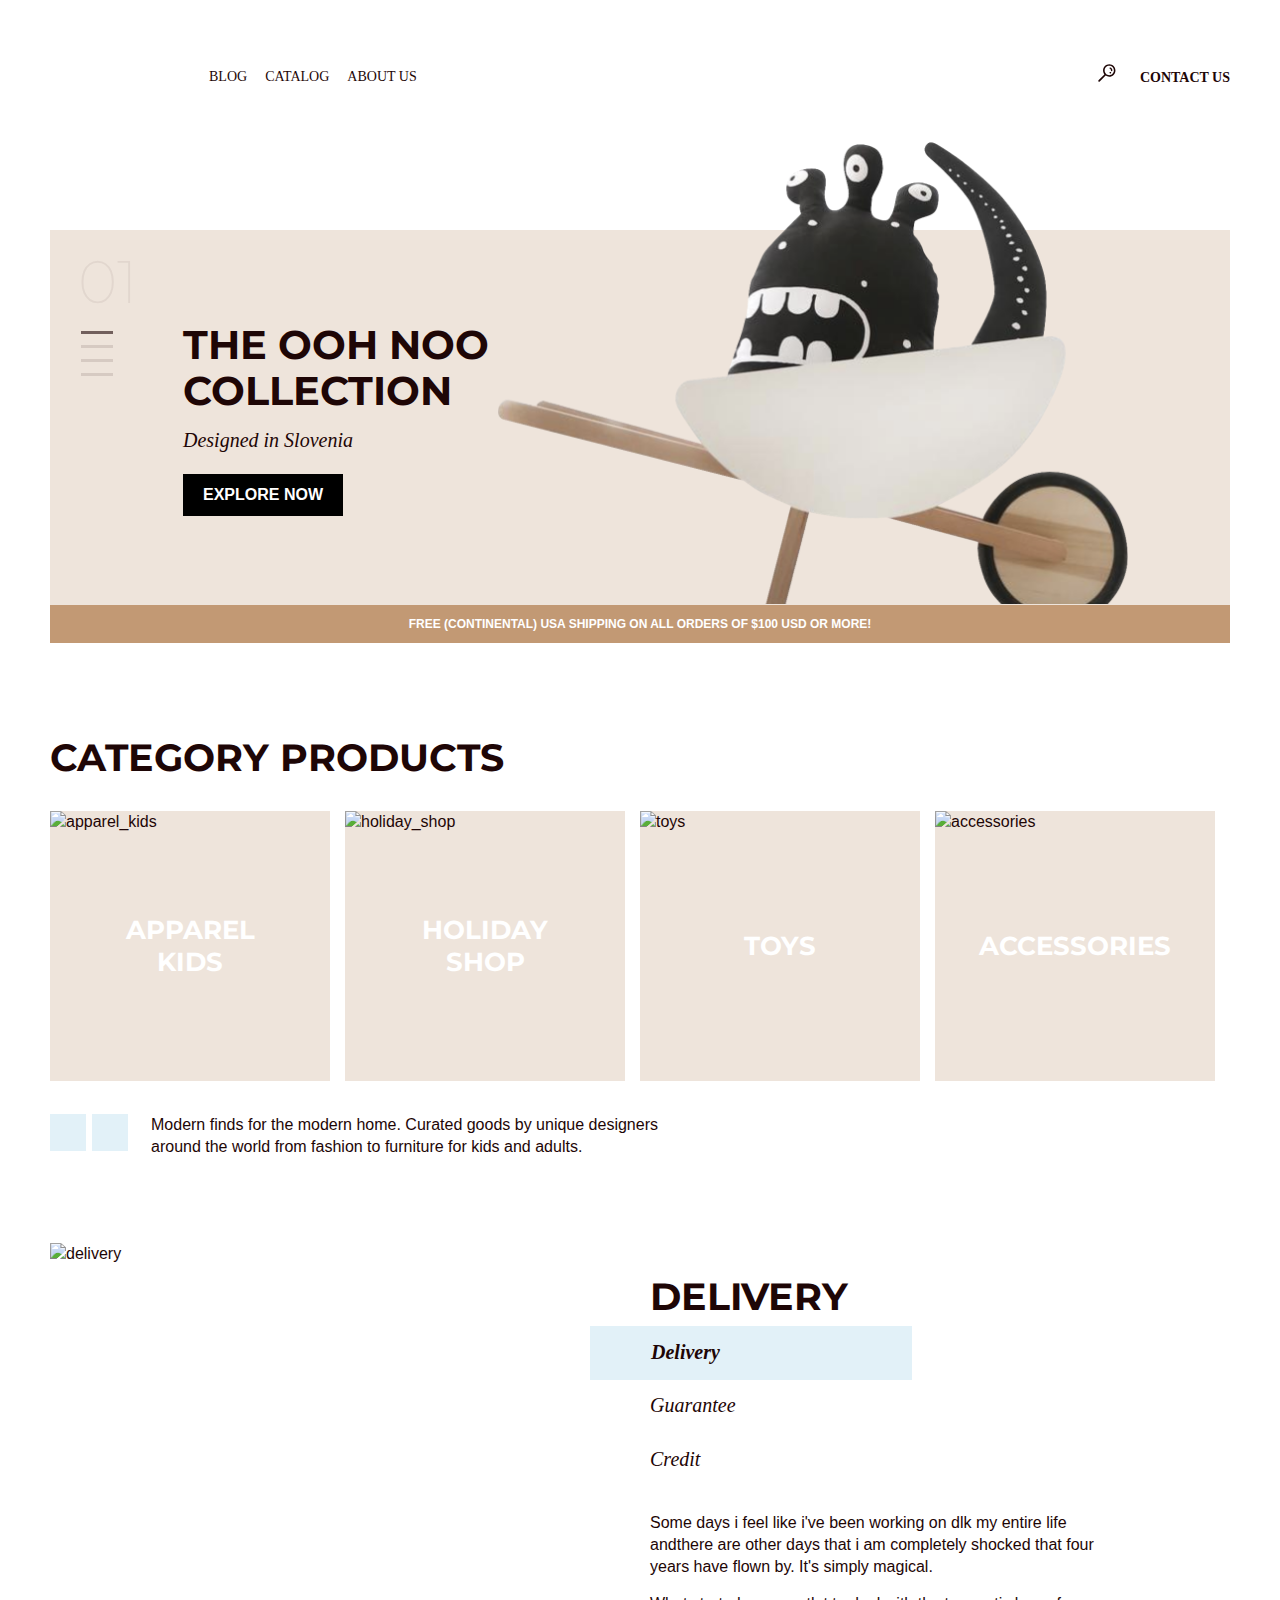
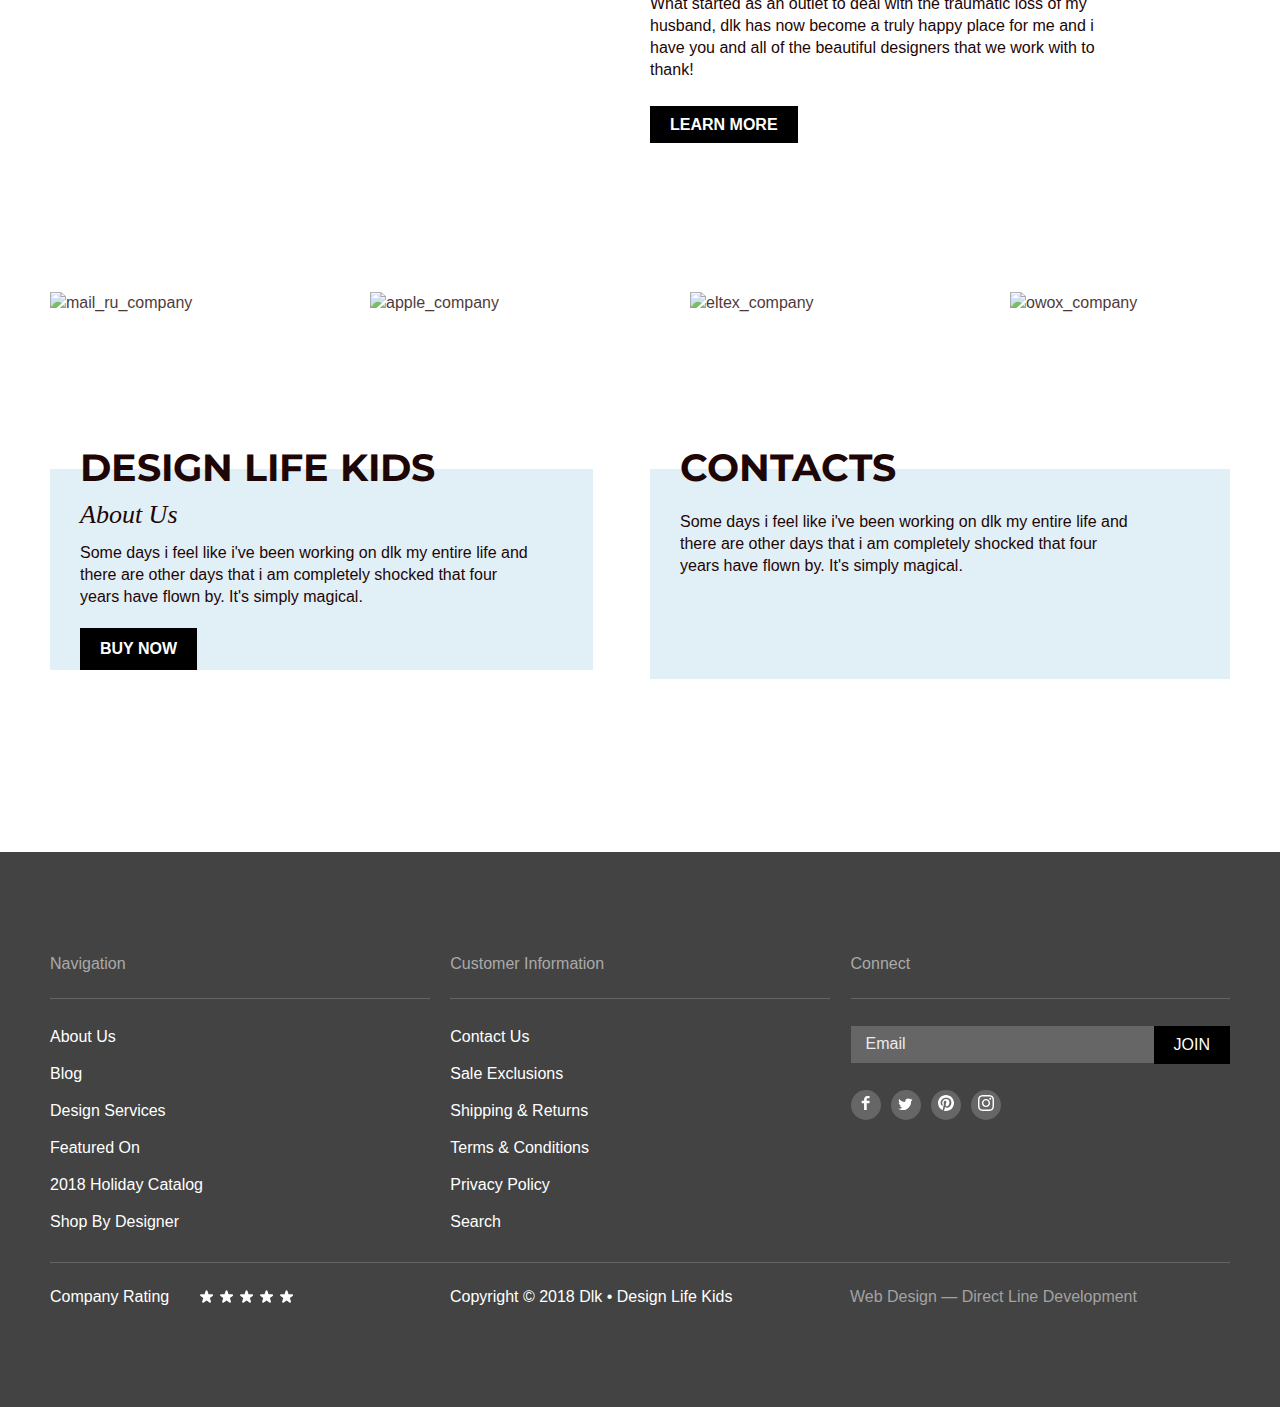
==== commit 2193815c: "№1 Модуль" ====
--- a/index.html
+++ b/index.html
@@ -21,15 +21,15 @@
                 <a class="header__link" href="./index.html"></a> 
                 <ul class="nav__list">
                     <li class="nav__list_item">
-                        <a class="nav__list_link open_sans" href="./pages/blog.html">Blog</a>
+                        <a class="nav__list_link open_sans_serifs" href="./pages/blog.html">Blog</a>
                     </li>
 
                     <li class="nav__list_item">
-                        <a class="nav__list_link open_sans" href="./pages/catalog.html">Catalog</a>
+                        <a class="nav__list_link open_sans_serifs" href="./pages/catalog.html">Catalog</a>
                     </li>
 
                     <li class="nav__list_item">
-                        <a class="nav__list_link open_sans" href="#">About Us</a>  
+                        <a class="nav__list_link open_sans_serifs" href="#">About Us</a>  
                     </li>
                 </ul>
 
@@ -39,7 +39,7 @@
                         <path d="M11.2614 0.26001C7.83851 0.26001 5.05615 3.08001 5.05615 6.52001C5.05615 7.98001 5.55657 9.30002 6.37727 10.38L0.492277 16.32C0.151988 16.68 0.151988 17.24 0.492277 17.58C0.67243 17.76 0.892618 17.84 1.1128 17.84C1.35301 17.84 1.57319 17.76 1.75334 17.58L7.63834 11.62C8.65921 12.36 9.90026 12.78 11.2414 12.78C14.6643 12.78 17.4467 9.96001 17.4467 6.52001C17.4667 3.06001 14.6843 0.26001 11.2614 0.26001ZM11.2614 11.2C8.71926 11.2 6.65751 9.10001 6.65751 6.52001C6.65751 3.94001 8.71926 1.84001 11.2614 1.84001C13.8036 1.84001 15.8653 3.94001 15.8653 6.52001C15.8653 9.10001 13.8036 11.2 11.2614 11.2ZM14.364 6.60001C14.324 6.94001 14.0238 7.20001 13.6835 7.20001C13.6434 7.20001 13.6234 7.20001 13.5834 7.20001C13.2031 7.14001 12.9428 6.80001 12.9829 6.42001C13.123 5.38001 11.962 4.84001 11.902 4.82001C11.5617 4.66001 11.4015 4.24001 11.5617 3.90001C11.7218 3.56001 12.1221 3.40001 12.4825 3.54001C12.5625 3.56001 14.6443 4.52001 14.364 6.60001ZM12.9028 8.12001C13.0429 8.26001 13.143 8.48002 13.143 8.68002C13.143 8.90002 13.0629 9.10001 12.9028 9.24002C12.7627 9.38002 12.5425 9.48002 12.3423 9.48002C12.1422 9.48002 11.922 9.40001 11.7819 9.24002C11.6417 9.10001 11.5417 8.88002 11.5417 8.68002C11.5417 8.48002 11.6217 8.26001 11.7819 8.12001C11.922 7.98001 12.1422 7.88002 12.3423 7.88002C12.5425 7.88002 12.7427 7.96001 12.9028 8.12001Z" fill="#1E0606"/>
                         </svg>
                 </a>
-                <a class="nav__contact" href="./pages/contact.html">Contact us</a>
+                <a class="nav__contact open_sans_serifs" href="./pages/contact.html">Contact us</a>
             </div>
 
         </header>
@@ -77,7 +77,7 @@
                     <button class="botton__link open_sans2 btn-js" type="button">explore now</button>
                 </div>
 
-                <img class="title_img" src="./static/image/monster_in_a_wheelbarrow_on_a_banner.png" alt="banner">
+                <img class="title_img" src="./static/image/monster_in_a_wheelbarrow_on_a_banner.png" width="630" height="462" alt="banner">
 
             </section>
             <p class="title__offer">free (continental) usa shipping on all orders of $100 usd or more!</p>  
@@ -91,22 +91,22 @@
                 <div class="products__wrapper">
                     <ul class="products__ul">
                         <li class="products__li">
-                            <img src="../static/image/apparel_kids.jpg" class="catalog__img" alt="apparel_kids">
+                            <img src="../static/image/apparel_kids.jpg" class="catalog__img" width="280" height="270" alt="apparel_kids">
                             <a href="#"> <p class="catalog__item montserrat1">apparel kids</p></a>
                         </li>
         
                         <li class="products__li">
-                            <img src="../static/image/holiday_shop.jpg" class="catalog__img" alt="holiday_shop">
+                            <img src="../static/image/holiday_shop.jpg" class="catalog__img" width="280" height="270" alt="holiday_shop">
                             <a href="#"> <p class="catalog__item montserrat1">holiday shop</p></a>
                         </li>
         
                         <li class="products__li">
-                            <img src="../static/image/toys.jpg" class="catalog__img" alt="toys">
+                            <img src="../static/image/toys.jpg" class="catalog__img" width="280" height="270" alt="toys">
                             <a href="./pages/toys.html"> <p class="catalog__item montserrat1">toys</p></a>
                         </li>
         
                         <li class="products__li">
-                            <img src="../static/image/accessories.jpg" class="catalog__img" alt="accessories">
+                            <img src="../static/image/accessories.jpg" class="catalog__img" width="280" height="270" alt="accessories">
                             <a href="#"> <p class="catalog__item montserrat1">accessories</p></a>
                         </li>
                     </ul>
@@ -124,7 +124,7 @@
 
         <div class="container">
             <section class="delivery">
-                <img src="./static/image/delivery.jpg" alt="delivery">
+                <img src="./static/image/delivery.jpg" width="480" height="559" alt="delivery">
     
                     <div class="delivery__wrapper">
                         <ul class="delivery__ul">
@@ -170,19 +170,19 @@
 
                 <ul class="company__list">
                     <li class="company__item">
-                        <img src="./static/image/mail_ru.png" alt="mail_ru_company" class="company__img">
+                        <img src="./static/image/mail_ru.png" alt="mail_ru_company" width="193" height="60" class="company__img">
                     </li>
 
                     <li class="company__item">
-                        <img src="./static/image/apple.png" alt="apple_company" class="company__img">
+                        <img src="./static/image/apple.png" alt="apple_company" width="179" height="61" class="company__img">
                     </li>
 
                     <li class="company__item">
-                        <img src="./static/image/eltex.png" alt="eltex_company" class="company__img">
+                        <img src="./static/image/eltex.png" alt="eltex_company" width="216" height="46" class="company__img">
                     </li>
                 
                     <li class="company__item">
-                        <img src="./static/image/owox.png" alt="owox_company" class="company__img">
+                        <img src="./static/image/owox.png" alt="owox_company" width="211" height="40" class="company__img">
                     </li>
                 </ul>
 
--- a/style/style.min.css
+++ b/style/style.min.css
@@ -1 +1 @@
-.banner{margin-top:128px;position:relative;display:-webkit-box;display:-ms-flexbox;display:flex;-webkit-column-gap:44px;-moz-column-gap:44px;column-gap:45px;background:#eee4db}.slider__menu{margin-top:15px}.digits{font-family:'Montserrat';font-style:normal;font-weight:200;font-size:60px;line-height:73px;margin-left:28px;color:rgba(30,6,6,0.06)}.digits__ul{margin-left:31px}.btn__1{width:32px;height:2px;background:rgba(30,6,6,0.6);border:none;cursor:pointer}.btn{width:32px;height:2px;background:#D6CAC2;border:none;cursor:pointer}.btn:hover{background:rgba(30,6,6,0.6)}.slide__text{display:-webkit-box;display:-ms-flexbox;display:flex;-webkit-box-orient:vertical;-webkit-box-direction:normal;-ms-flex-direction:column;flex-direction:column;row-gap:21px;max-width:307px;margin:89px 0}.title{margin-top:3px}.title_text{margin-top:-35px}.title_img{position:absolute;width:630px;height:462px;left:448px;top:-88px}.title__offer{font-family:'Open Sans',sans-serif;font-style:normal;font-weight:700;font-size:12px;line-height:16px;padding:11px;text-align:center;text-transform:uppercase;color:#FFF;background:#C29974}.category_products{margin-top:92px}.products__title{margin-bottom:30px}.products__ul{display:-webkit-box;display:-ms-flexbox;display:flex}.products__li{position:relative;margin-right:15px}.bts-text__wrap{display:-webkit-box;display:-ms-flexbox;display:flex;margin-top:33px}.direction__btn{margin-right:6px;background-image:url(../static/icons/vector_to_the_left.svg);width:36px;height:37px;background-color:rgba(112,187,220,0.2);background-repeat:no-repeat;background-position:center;border:none;cursor:pointer}.direction__btn1{background-image:url(../static/icons/vector_to_the_right.svg);width:36px;height:37px;background-color:rgba(112,187,220,0.2);background-repeat:no-repeat;background-position:center;border:none;cursor:pointer}.products__text{margin-left:23px;max-width:560px}.delivery{margin-top:85px;display:-webkit-box;display:-ms-flexbox;display:flex;-webkit-column-gap:60px;-moz-column-gap:60px;column-gap:60px}.delivery__wrapper{margin-top:31px;width:540px}.delivery__ul{display:-webkit-box;display:-ms-flexbox;display:flex;-webkit-box-orient:vertical;-webkit-box-direction:normal;-ms-flex-direction:column;flex-direction:column}.delivery__title{margin-bottom:6px}.delivery__text{display:inline-block;background-color:#70BBDC33;padding:13px 192px 15px 61px;font-family:'Crimson Text';font-style:italic;font-weight:700;font-size:20px;line-height:26px}.delivery__text1{margin-top:12px}.delivery__text2{margin-top:28px}.delivery__text3{margin-top:40px}.delivery__text4{margin-top:15px;margin-bottom:33px}.shift{margin-left:60px}.company{margin-top:90px}.company__list{display:-webkit-box;display:-ms-flexbox;display:flex;-webkit-box-pack:justify;-ms-flex-pack:justify;justify-content:space-between}.company__item{opacity:.8;width:220px}.adress__map{display:-webkit-box;display:-ms-flexbox;display:flex;-webkit-box-pack:justify;-ms-flex-pack:justify;justify-content:space-between;margin-top:116px}.about__wrapper{background:#E1F0F7;width:543px;height:228px;padding-left:30px;margin-bottom:155px}.about__wrapper1{background:#E1F0F7;width:580px;height:210px;padding-left:30px}.about__title{margin-top:-24px;font-size:38px;line-height:46px;text-transform:uppercase}.about__text1{margin-top:7px;font-family:'Crimson Text';font-style:italic;font-weight:400;font-size:26px;line-height:34px}.about__text{margin-top:10px;margin-bottom:20px;width:460px}.about__text2{margin-top:20px;width:460px}.map{width:483px;height:200px;margin-top:30px}.popup{position:fixed;top:0;left:0;right:0;bottom:0;background:rgba(125,151,218,0.8);z-index:2;display:none;-webkit-box-align:center;-ms-flex-align:center;align-items:center;-webkit-box-pack:center;-ms-flex-pack:center;justify-content:center}.popup__wrap{position:relative}.popup__cross{position:absolute;left:688px;background:none;border:none;background-image:url(../static/icons/closing_cross.svg);background-repeat:no-repeat;width:35px;height:35px;cursor:pointer}.popup__cross:hover{opacity:.7;transition:.2s}.popup__cross:active{opacity:.4}.popup-open{display:-webkit-box;display:-ms-flexbox;display:flex}.popup__title{display:none}+.banner{margin-top:128px;position:relative;display:-webkit-box;display:-ms-flexbox;display:flex;-webkit-column-gap:44px;-moz-column-gap:44px;column-gap:45px;background:#eee4db}.slider__menu{margin-top:15px}.digits{font-family:'Montserrat';font-style:normal;font-weight:200;font-size:60px;line-height:73px;margin-left:28px;color:rgba(30,6,6,0.06)}.digits__ul{margin-left:31px}.digits__li{margin-bottom:-8px}.btn__1{width:32px;height:3px;background:rgba(30,6,6,0.6);border:none;cursor:pointer}.btn{width:32px;height:3px;background:#D6CAC2;border:none;cursor:pointer}.btn:hover{background:rgba(30,6,6,0.6)}.slide__text{display:-webkit-box;display:-ms-flexbox;display:flex;-webkit-box-orient:vertical;-webkit-box-direction:normal;-ms-flex-direction:column;flex-direction:column;row-gap:21px;max-width:307px;margin:89px 0}.title{margin-top:3px}.title_text{margin-top:-35px}.title_img{position:absolute;width:630px;height:462px;left:448px;top:-88px}.title__offer{font-family:'Open Sans',sans-serif;font-style:normal;font-weight:700;font-size:12px;line-height:16px;padding:11px;text-align:center;text-transform:uppercase;color:#FFF;background:#C29974}.category_products{margin-top:92px}.products__title{margin-bottom:30px}.products__ul{display:-webkit-box;display:-ms-flexbox;display:flex}.products__li{position:relative;margin-right:15px}.bts-text__wrap{display:-webkit-box;display:-ms-flexbox;display:flex;margin-top:33px}.direction__btn{margin-right:6px;background-image:url(../static/icons/vector_to_the_left.svg);width:36px;height:37px;background-color:rgba(112,187,220,0.2);background-repeat:no-repeat;background-position:center;border:none;cursor:pointer}.direction__btn1{background-image:url(../static/icons/vector_to_the_right.svg);width:36px;height:37px;background-color:rgba(112,187,220,0.2);background-repeat:no-repeat;background-position:center;border:none;cursor:pointer}.products__text{margin-left:23px;max-width:560px}.delivery{margin-top:85px;display:-webkit-box;display:-ms-flexbox;display:flex;-webkit-column-gap:60px;-moz-column-gap:60px;column-gap:60px}.delivery__wrapper{margin-top:31px;width:540px}.delivery__ul{display:-webkit-box;display:-ms-flexbox;display:flex;-webkit-box-orient:vertical;-webkit-box-direction:normal;-ms-flex-direction:column;flex-direction:column}.delivery__title{margin-bottom:6px}.delivery__text{display:inline-block;background-color:#70BBDC33;padding:13px 192px 15px 61px;font-family:'Crimson Text';font-style:italic;font-weight:700;font-size:20px;line-height:26px}.delivery__text1{margin-top:12px}.delivery__text2{margin-top:28px}.delivery__text3{margin-top:40px}.delivery__text4{margin-top:15px;margin-bottom:33px}.shift{margin-left:60px}.company{margin-top:90px}.company__list{display:-webkit-box;display:-ms-flexbox;display:flex;-webkit-box-pack:justify;-ms-flex-pack:justify;justify-content:space-between}.company__item{opacity:.8;width:220px}.adress__map{display:-webkit-box;display:-ms-flexbox;display:flex;-webkit-box-pack:justify;-ms-flex-pack:justify;justify-content:space-between;margin-top:116px}.about__wrapper{background:#E1F0F7;width:543px;padding-left:30px;margin-bottom:182px}.about__wrapper1{background:#E1F0F7;width:580px;height:210px;padding-left:30px}.about__title{margin-top:-24px;font-size:38px;line-height:46px;text-transform:uppercase}.about__text1{margin-top:7px;font-family:'Crimson Text';font-style:italic;font-weight:400;font-size:26px;line-height:34px}.about__text{margin-top:10px;margin-bottom:20px;width:460px}.about__text2{margin-top:20px;width:460px}.map{width:483px;height:200px;margin-top:30px}.popup{position:fixed;top:0;left:0;right:0;bottom:0;background:rgba(125,151,218,0.8);z-index:2;display:none;-webkit-box-align:center;-ms-flex-align:center;align-items:center;-webkit-box-pack:center;-ms-flex-pack:center;justify-content:center}.popup__wrap{position:relative}.popup__cross{position:absolute;left:688px;background:none;border:none;background-image:url(../static/icons/closing_cross.svg);background-repeat:no-repeat;width:35px;height:35px;cursor:pointer}.popup__cross:hover{opacity:.7;transition:.2s}.popup__cross:active{opacity:.4}.popup-open{display:-webkit-box;display:-ms-flexbox;display:flex}.popup__title{display:none}--- a/style/common.min.css
+++ b/style/common.min.css
@@ -1 +1 @@
-.montserrat{font-family:'Montserrat',sans-serif;font-style:normal;font-weight:700;font-size:40px;line-height:46px;text-transform:uppercase}.montserrat1{font-family:'Montserrat',sans-serif;font-style:normal;font-weight:700;font-size:38px;line-height:46px;text-transform:uppercase}.crimson_text{font-family:'Crimson Text';font-style:italic;font-weight:400;font-size:20px;line-height:26px}.open_sans{font-family:'Open Sans',sans-serif;font-style:normal;font-weight:400;font-size:16px;line-height:22px}.open_sans2{font-family:'Open Sans',sans-serif;font-style:normal;font-weight:700;font-size:16px;line-height:22px}.roboto{font-family:'Roboto';font-style:normal;font-weight:400;font-size:14px;line-height:16px}body{font-family:"Open Sans",sans-serif;font-style:normal;font-weight:400;font-size:16px;line-height:22px;color:#1E0606;margin:0;padding:0}h1,h2,h3{font-family:"Montserrat",sans-serif;font-style:normal;font-weight:700;font-size:40px;line-height:49px;text-transform:uppercase;margin:0;padding:0}li{list-style-type:none}img{display:block;max-width:100%}a{text-decoration:none}input:hover{outline:none;border:1px solid #C29974;transition:.2s}input:focus{outline:none;border:1px solid #C29974}input:disabled{outline:none;border:1px solid #f5f5f5}.container{max-width:1180px;margin:0 auto}*,::before,::after{margin:0;padding:0;box-sizing:border-box}.hidden__title{display:none}.custom__checkbox,.input__radio,.radio__amount{position:absolute;z-index:-1;opacity:0}.custom__checkbox,.input__radio,.checkbox__label:hover{text-decoration:underline;cursor:pointer}.custom__checkbox+.checkbox__label::before{content:'';display:inline-block;width:19px;height:19px;border:2px solid #C29974;border-radius:3px;margin-right:14px;cursor:pointer}.custom__checkbox:checked+.checkbox__label::before{background-image:url(../static/icons/frame_check2.svg);background-repeat:no-repeat;background-position:right top;background-size:95%}.botton__link{text-transform:uppercase;color:#FFF;padding:10px 20px;max-width:max-content;background:#000;border:none;cursor:pointer;transition:.2s}.botton__link:hover{background:#C29974}.botton__link:active{background-color:#cfaf91}.botton__link:disabled{background:#c7c1c1}.header{display:flex;align-items:center;margin-top:50px}.header__link{background-image:url(../static/icons/logo.svg);background-repeat:no-repeat;width:100px;height:52px}.header__link:hover{opacity:.5;transition:.2s}.header__link:active{opacity:.1}.nav__list{display:flex;margin-left:59px}.nav__list_item{margin-right:18px}.nav__list_link{font-size:14px;line-height:19px;color:#1E0606;text-transform:uppercase}.nav__list_link:hover{opacity:.5;transition:.2s}.nav__list_link:active{opacity:.1}.contact__wrapper{margin-left:auto}.search__btn :hover{opacity:.5;transition:.2s}.search__btn :active{opacity:.1}.nav__contact{font-family:'Open Sans';font-style:normal;font-weight:700;font-size:14px;line-height:19px;color:#1E0606;text-transform:uppercase;margin-left:19px}.nav__contact:hover{opacity:.5;transition:.2s}.nav__contact:active{opacity:.1}.footer{height:555px;background:#434343}.footer__wrap{display:flex;justify-content:space-between;column-gap:20px}.footer__section{margin-top:101px}.footer__title{color:#AAA;margin-bottom:27px;border-bottom:1px solid #666;padding-bottom:23px}.footer__list{width:380px}.footer__list_item{margin-top:15px}.footer__list-link{color:#FFF}.footer__list-link:hover{opacity:.5;transition:.2s}.footer__list-link:active{opacity:.2}.footer__form-wrap{display:flex}.footer__form_input{border:0;width:303px;height:37px;padding-left:14px;background-color:#666;color:#FFFDFD}.footer__form_input::-webkit-input-placeholder{color:#EBEBEB}.footer__form_input:hover{outline:none;border:1px solid #FFFDFD}.footer__form_input:focus{outline:none;border:1px solid #FFFDFD}.connect__list{display:flex;margin-top:26px}.connect__list_item{margin-right:10px;padding:5px;text-align:center;width:30px;height:30px;background:#666;border-radius:15px}.connect__list-img:hover{opacity:.5;transition:.2s}.connect__list-img:active{opacity:.2}.footer__bottom__text{color:#FFF}.footer__bottom__text,.rating__wrap{max-width:400px;width:100%}.footer__bottom__link{color:#A2A2A2}.footer__bottom__link:hover{color:#FFF;text-decoration:underline;transition:.2s}.footer__bottom-wrap{margin-top:29px;display:flex;border-top:1px solid #666;padding-top:23px}.rating__wrap{display:flex;align-items:center}.rating__wrap:hover .rating__company{color:#C29974;transition:.2s}.rating__wrap:checked .rating__company{color:#C29974}.rating__company{color:#FFF}.rating__company:hover{color:#C29974;cursor:pointer}.rating__group{position:relative;width:95px;height:13px;margin-left:31px;background:url(../static/icons/star.svg),url(../static/icons/star.svg) 20px,url(../static/icons/star.svg) 40px,url(../static/icons/star.svg) 60px,url(../static/icons/star.svg) 80px;background-repeat:no-repeat;transition:.2s}.rating__input{position:absolute;align-items:center;top:0;left:0;appearance:none;display:block;height:13px;cursor:pointer}.rating__input:hover{background:url(../static/icons/star_hover.svg),url(../static/icons/star_hover.svg) 20px,url(../static/icons/star_hover.svg) 40px,url(../static/icons/star_hover.svg) 60px,url(../static/icons/star_hover.svg) 80px;background-repeat:no-repeat;border:none;transition:.2s}.rating__input:hover~.rating__input{background:url(../static/icons/star.svg),url(../static/icons/star.svg) 20px,url(../static/icons/star.svg) 40px,url(../static/icons/star.svg) 60px,url(../static/icons/star.svg) 80px;background-repeat:no-repeat;transition:.2s}.rating__input:checked{border:none;background:url(../static/icons/star_checked.svg),url(../static/icons/star_checked.svg) 20px,url(../static/icons/star_checked.svg) 40px,url(../static/icons/star_checked.svg) 60px,url(../static/icons/star_checked.svg) 80px;background-repeat:no-repeat;transition:.2s}.rating__input:nth-of-type(1){width:15px;z-index:5}.rating__input:nth-of-type(2){width:35px;z-index:4}.rating__input:nth-of-type(3){width:55px;z-index:3}.rating__input:nth-of-type(4){width:75px;z-index:2}.rating__input:nth-of-type(5){width:95px;z-index:1}.catalog__img{width:280px;height:270px}.catalog__item{position:absolute;font-size:26px;line-height:32px;text-align:center;text-transform:uppercase;top:50%;left:50%;transform:translate(-50%,-50%);color:#FFF;cursor:pointer}.catalog__item:hover{text-decoration:underline}.catalog__item:active{text-decoration:underline}.bread_crumb{margin-top:62px;margin-bottom:50px}.title_crubs{margin:0;text-transform:uppercase}.crub_ul{display:flex;margin-top:15px}.link_crub{color:#1E0606}.crub_li:not(:last-child)::after{content:url(../static/icons/vector_crumb.svg);margin:10px}.link_crub1{margin-left:10px;color:#1E0606;opacity:.5}.pagination{margin-top:29px;margin-bottom:59px}.pagination__wrap{display:flex;align-items:center;justify-content:space-between}.pagination_vector{background-image:url(../static/icons/vector_pagination_1.svg);background-repeat:no-repeat;width:19px;height:31px}.pagination_vector:hover{background-image:url(../static/icons/vector_pagination_hover.svg);background-repeat:no-repeat;width:19px;height:31px;transform:rotate(180deg)}.pagination_vector:active{background-image:url(../static/icons/vector_pagination_active.svg);background-repeat:no-repeat;width:19px;height:31px;transform:rotate(180deg)}.pag_ul{display:flex}.span_nb{padding:33px;font-weight:700;font-size:16px;line-height:20px;cursor:pointer}.span_nb:hover{color:#C29974;transition:.2s}.span_nb:active{color:#AAA}.pagination_vector1{background-image:url(../static/icons/vector_pagination_2.svg);background-repeat:no-repeat;width:19px;height:31px}.pagination_vector1:hover{background-image:url(../static/icons/vector_pagination_hover.svg);background-repeat:no-repeat;width:19px;height:31px}.pagination_vector1:active{background-image:url(../static/icons/vector_pagination_active.svg);background-repeat:no-repeat;width:19px;height:31px}.form__contact{background:#E5EAF8;padding:40px 42px;width:680px}.input_name{display:block;padding-left:20px;width:598px;height:50px;margin-top:3px;border:1px solid rgba(0,0,0,0.2)}.input_name::-webkit-input-placeholder{color:#1E0606}.field__wrap{display:flex;margin-top:18px}.input_phone,.input_email{display:block;width:289px;height:50px;margin-right:20px;margin-top:3px;margin-bottom:19px;border:1px solid rgba(0,0,0,0.2)}.input_message{display:block;margin-bottom:20px;resize:none;width:598px;height:150px;border:1px solid rgba(0,0,0,0.2)}.input_message:hover{outline:none;border:1px solid #C29974;transition:.2s}.input_message:focus{outline:none;border:1px solid #C29974}.input_message:disabled{outline:none;border:1px solid #f5f5f5}.from__processing{margin-bottom:15px}+.montserrat{font-family:'Montserrat',sans-serif;font-style:normal;font-weight:700;font-size:40px;line-height:46px;text-transform:uppercase}.montserrat1{font-family:'Montserrat',sans-serif;font-style:normal;font-weight:700;font-size:38px;line-height:46px;text-transform:uppercase}.crimson_text{font-family:'Crimson Text';font-style:italic;font-weight:400;font-size:20px;line-height:26px}.open_sans{font-family:'Open Sans',sans-serif;font-style:normal;font-weight:400;font-size:16px;line-height:22px}.open_sans_serifs{font-family:'Open Sans';font-style:normal;font-weight:400;font-size:14px;line-height:19px}.open_sans2{font-family:'Open Sans',sans-serif;font-style:normal;font-weight:700;font-size:16px;line-height:22px}.roboto{font-family:'Roboto';font-style:normal;font-weight:400;font-size:14px;line-height:16px}body{font-family:"Open Sans",sans-serif;font-style:normal;font-weight:400;font-size:16px;line-height:22px;color:#1E0606;margin:0;padding:0}h1,h2,h3{font-family:"Montserrat",sans-serif;font-style:normal;font-weight:700;font-size:40px;line-height:49px;text-transform:uppercase;margin:0;padding:0}li{list-style-type:none}img{display:block;max-width:100%}a{text-decoration:none}input:hover{outline:none;border:1px solid #C29974;transition:.2s}input:focus{outline:none;border:1px solid #C29974}input:disabled{outline:none;border:1px solid #f5f5f5}.container{max-width:1180px;margin:0 auto}*,::before,::after{margin:0;padding:0;box-sizing:border-box}.hidden__title{display:none}.custom__checkbox,.input__radio,.radio__amount{position:absolute;z-index:-1;opacity:0}.custom__checkbox,.input__radio,.checkbox__label:hover{text-decoration:underline;cursor:pointer}.custom__checkbox+.checkbox__label::before{content:'';display:inline-block;width:19px;height:19px;border:2px solid #C29974;background:#FFF;border-radius:3px;margin-right:14px;cursor:pointer}.custom__checkbox:checked+.checkbox__label::before{background-image:url(../static/icons/frame_check2.svg);background-repeat:no-repeat;background-position:right top;background-size:95%}.botton__link{text-transform:uppercase;color:#FFF;padding:10px 20px;max-width:max-content;background:#000;border:none;cursor:pointer;transition:.2s}.botton__link:hover{background:#C29974}.botton__link:active{background-color:#cfaf91}.botton__link:disabled{background:#c7c1c1}.header{display:flex;align-items:center;margin-top:50px}.header__link{background-image:url(../static/icons/logo.svg);background-repeat:no-repeat;width:100px;height:52px}.header__link:hover{opacity:.5;transition:.2s}.header__link:active{opacity:.1}.nav__list{display:flex;margin-left:59px}.nav__list_item{margin-right:18px}.nav__list_link{font-size:14px;line-height:19px;color:#1E0606;text-transform:uppercase}.nav__list_link:hover{opacity:.5;transition:.2s}.nav__list_link:active{opacity:.1}.contact__wrapper{margin-left:auto}.search__btn :hover{opacity:.5;transition:.2s}.search__btn :active{opacity:.1}.nav__contact{font-weight:700;color:#1E0606;text-transform:uppercase;margin-left:19px}.nav__contact:hover{opacity:.5;transition:.2s}.nav__contact:active{opacity:.1}.footer{height:555px;background:#434343}.footer__wrap{display:flex;justify-content:space-between;column-gap:20px}.footer__section{margin-top:101px}.footer__title{color:#AAA;margin-bottom:27px;border-bottom:1px solid #666;padding-bottom:23px}.footer__list{width:380px}.footer__list_item{margin-top:15px}.footer__list-link{color:#FFF}.footer__list-link:hover{opacity:.5;transition:.2s}.footer__list-link:active{opacity:.2}.footer__form-wrap{display:flex}.footer__form_input{border:0;width:303px;height:37px;padding-left:15px;background-color:#666;color:#FFFDFD}.footer__form_input::-webkit-input-placeholder{color:#EBEBEB}.footer__form_input:hover{outline:none;border:1px solid #FFFDFD}.footer__form_input:focus{outline:none;border:1px solid #FFFDFD}.connect__list{display:flex;margin-top:26px}.connect__list_item{margin-right:10px;padding:5px;text-align:center;width:30px;height:30px;background:#666;border-radius:15px}.connect__list-img:hover{opacity:.5;transition:.2s}.connect__list-img:active{opacity:.2}.footer__bottom__text{color:#FFF}.footer__bottom__text,.rating__wrap{max-width:400px;width:100%}.footer__bottom__link{color:#A2A2A2}.footer__bottom__link:hover{color:#FFF;text-decoration:underline;transition:.2s}.footer__bottom-wrap{margin-top:29px;display:flex;border-top:1px solid #666;padding-top:23px}.rating__wrap{display:flex;align-items:center}.rating__wrap:hover .rating__company{color:#C29974;transition:.2s}.rating__wrap:checked .rating__company{color:#C29974}.rating__company{color:#FFF}.rating__company:hover{color:#C29974;cursor:pointer}.rating__group{position:relative;width:95px;height:13px;margin-left:31px;background:url(../static/icons/star.svg),url(../static/icons/star.svg) 20px,url(../static/icons/star.svg) 40px,url(../static/icons/star.svg) 60px,url(../static/icons/star.svg) 80px;background-repeat:no-repeat;transition:.2s}.rating__input{position:absolute;align-items:center;top:0;left:0;appearance:none;display:block;height:13px;cursor:pointer}.rating__input:hover{background:url(../static/icons/star_hover.svg),url(../static/icons/star_hover.svg) 20px,url(../static/icons/star_hover.svg) 40px,url(../static/icons/star_hover.svg) 60px,url(../static/icons/star_hover.svg) 80px;background-repeat:no-repeat;border:none;transition:.2s}.rating__input:hover~.rating__input{background:url(../static/icons/star.svg),url(../static/icons/star.svg) 20px,url(../static/icons/star.svg) 40px,url(../static/icons/star.svg) 60px,url(../static/icons/star.svg) 80px;background-repeat:no-repeat;transition:.2s}.rating__input:checked{border:none;background:url(../static/icons/star_checked.svg),url(../static/icons/star_checked.svg) 20px,url(../static/icons/star_checked.svg) 40px,url(../static/icons/star_checked.svg) 60px,url(../static/icons/star_checked.svg) 80px;background-repeat:no-repeat;transition:.2s}.rating__input:nth-of-type(1){width:15px;z-index:5}.rating__input:nth-of-type(2){width:35px;z-index:4}.rating__input:nth-of-type(3){width:55px;z-index:3}.rating__input:nth-of-type(4){width:75px;z-index:2}.rating__input:nth-of-type(5){width:95px;z-index:1}.catalog__img{width:280px;height:270px;background-color:#EEE4DB}.catalog__item{position:absolute;font-size:26px;line-height:32px;text-align:center;text-transform:uppercase;top:50%;left:50%;transform:translate(-50%,-50%);color:#FFF;cursor:pointer}.catalog__item:hover{text-decoration:underline}.catalog__item:active{text-decoration:underline}.bread_crumb{margin-top:62px;margin-bottom:50px}.title_crubs{margin:0;text-transform:uppercase}.crub_ul{display:flex;margin-top:15px}.link_crub{color:#1E0606}.crub_li:not(:last-child)::after{content:url(../static/icons/vector_crumb.svg);margin:10px}.link_crub1{margin-left:10px;color:#1E0606;opacity:.5}.pagination{margin-top:29px;margin-bottom:59px}.pagination__wrap{display:flex;align-items:center;justify-content:space-between}.pagination_vector{background-image:url(../static/icons/vector_pagination_1.svg);background-repeat:no-repeat;width:19px;height:31px}.pagination_vector:hover{background-image:url(../static/icons/vector_pagination_hover.svg);background-repeat:no-repeat;width:19px;height:31px;transform:rotate(180deg)}.pagination_vector:active{background-image:url(../static/icons/vector_pagination_active.svg);background-repeat:no-repeat;width:19px;height:31px;transform:rotate(180deg)}.pag_ul{display:flex}.span_nb{padding:33px;font-weight:700;font-size:16px;line-height:20px;cursor:pointer}.span_nb:hover{color:#C29974;transition:.2s}.span_nb:active{color:#AAA}.pagination_vector1{background-image:url(../static/icons/vector_pagination_2.svg);background-repeat:no-repeat;width:19px;height:31px}.pagination_vector1:hover{background-image:url(../static/icons/vector_pagination_hover.svg);background-repeat:no-repeat;width:19px;height:31px}.pagination_vector1:active{background-image:url(../static/icons/vector_pagination_active.svg);background-repeat:no-repeat;width:19px;height:31px}.form__contact{background:#E5EAF8;padding:40px 42px;width:680px}.input_name{display:block;padding-left:20px;width:598px;height:50px;margin-top:3px;border:1px solid rgba(0,0,0,0.2)}.input_name::-webkit-input-placeholder{color:#1E0606}.field__wrap{display:flex;margin-top:18px}.input_phone,.input_email{display:block;width:289px;height:50px;margin-right:20px;margin-top:3px;margin-bottom:19px;border:1px solid rgba(0,0,0,0.2)}.input_message{display:block;margin-bottom:20px;resize:none;width:598px;height:150px;border:1px solid rgba(0,0,0,0.2)}.input_message:hover{outline:none;border:1px solid #C29974;transition:.2s}.input_message:focus{outline:none;border:1px solid #C29974}.input_message:disabled{outline:none;border:1px solid #f5f5f5}.from__processing{margin-bottom:15px}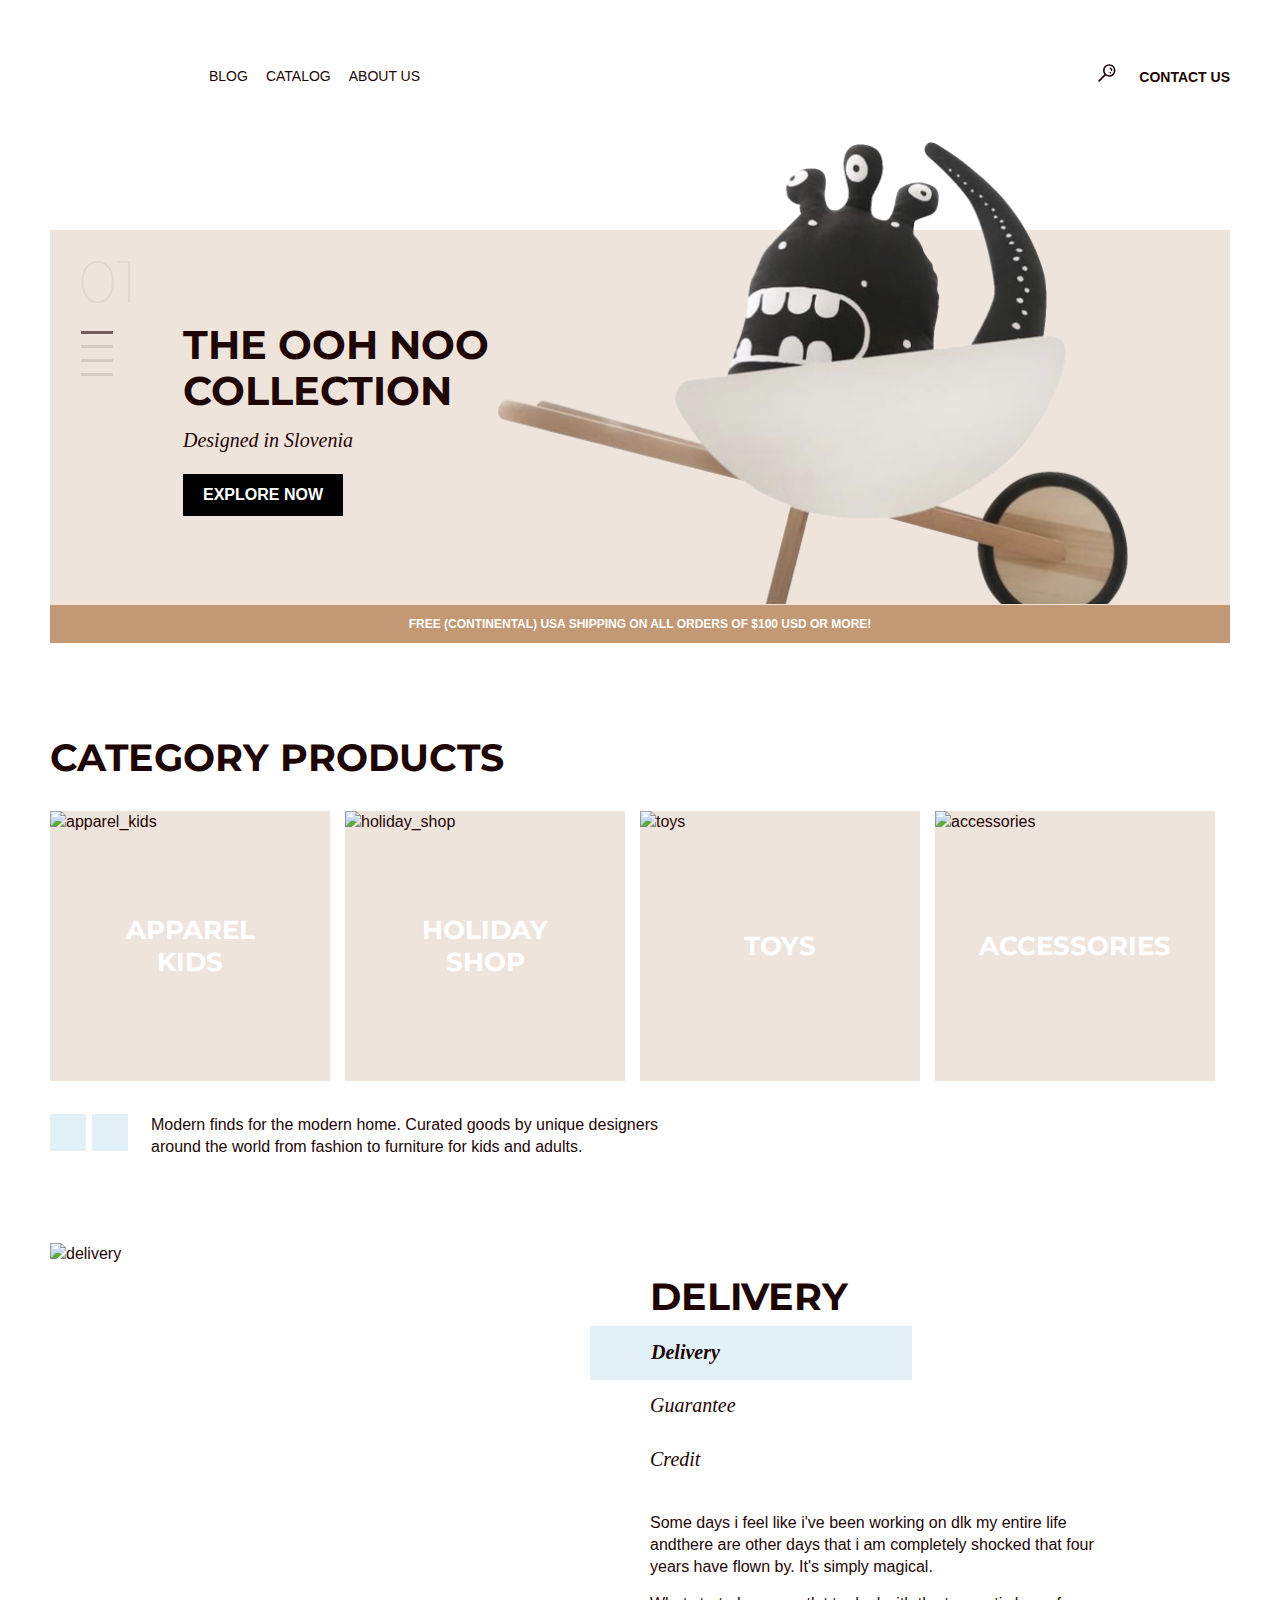
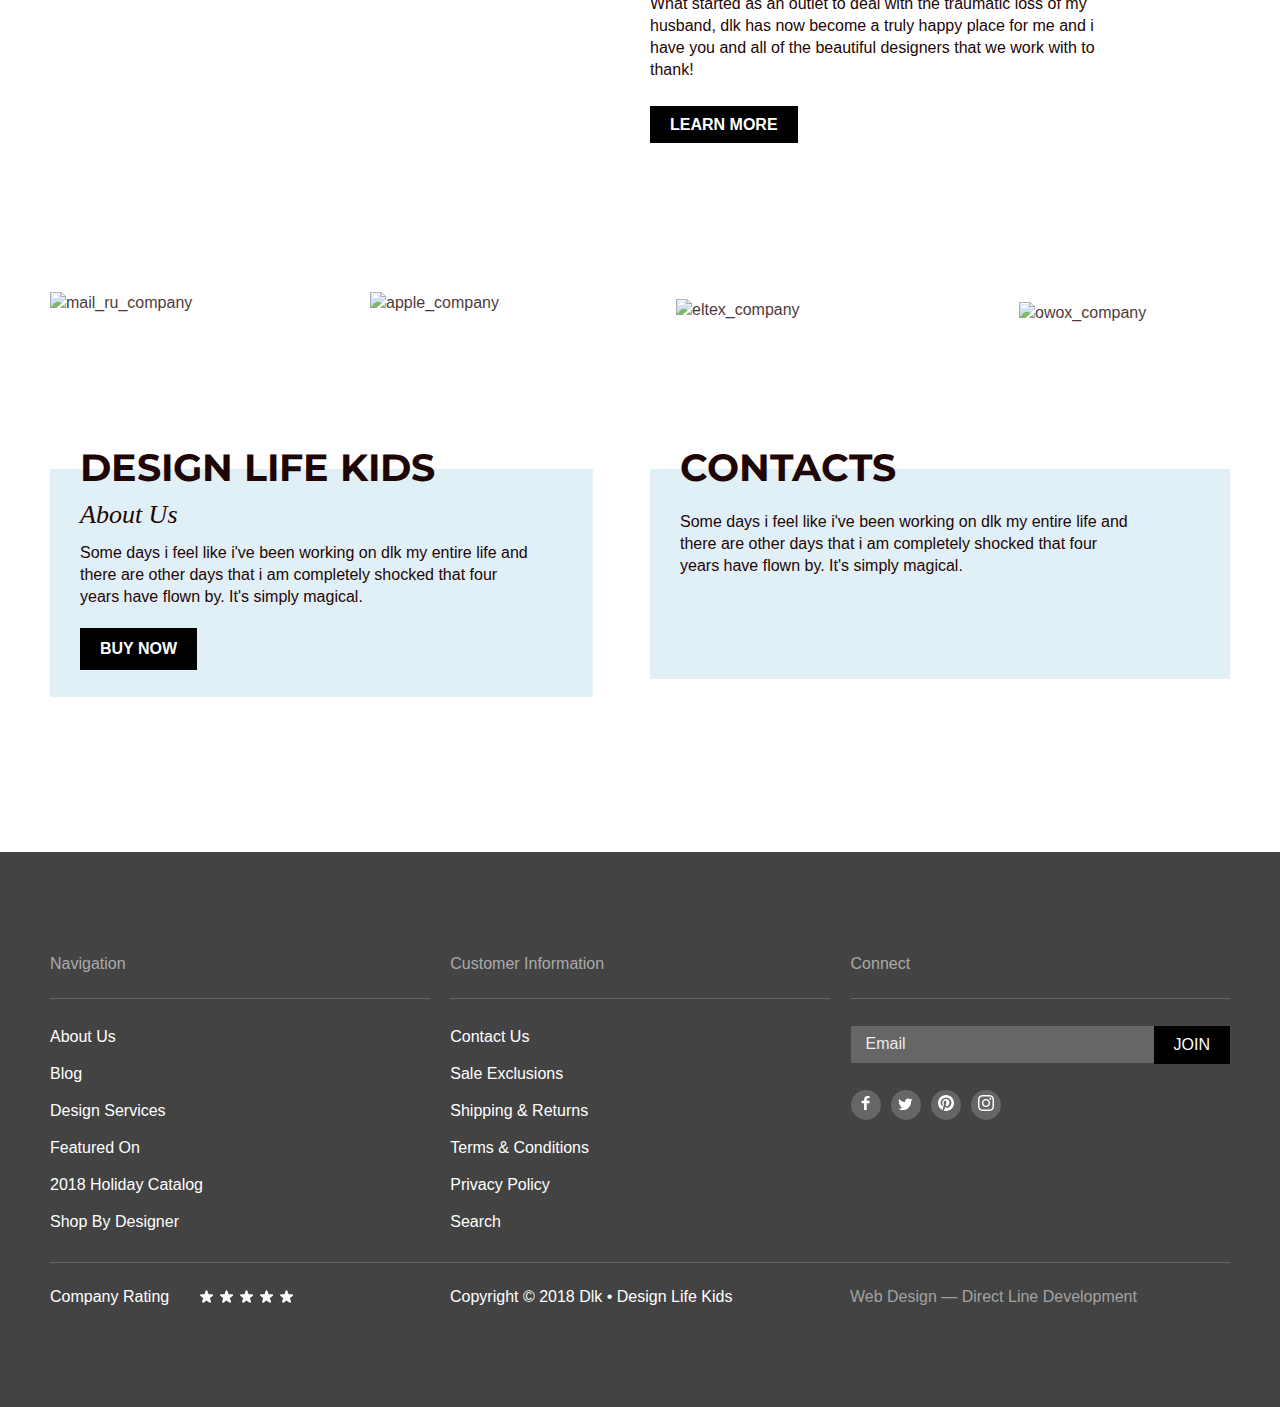
==== commit 22c9ad09: "№1 модуль." ====
--- a/index.html
+++ b/index.html
@@ -21,15 +21,15 @@
                 <a class="header__link" href="./index.html"></a> 
                 <ul class="nav__list">
                     <li class="nav__list_item">
-                        <a class="nav__list_link open_sans_serifs" href="./pages/blog.html">Blog</a>
+                        <a class="nav__list_link open_sans" href="./pages/blog.html">Blog</a>
                     </li>
 
                     <li class="nav__list_item">
-                        <a class="nav__list_link open_sans_serifs" href="./pages/catalog.html">Catalog</a>
+                        <a class="nav__list_link open_sans" href="./pages/catalog.html">Catalog</a>
                     </li>
 
                     <li class="nav__list_item">
-                        <a class="nav__list_link open_sans_serifs" href="#">About Us</a>  
+                        <a class="nav__list_link open_sans" href="#">About Us</a>  
                     </li>
                 </ul>
 
@@ -39,7 +39,7 @@
                         <path d="M11.2614 0.26001C7.83851 0.26001 5.05615 3.08001 5.05615 6.52001C5.05615 7.98001 5.55657 9.30002 6.37727 10.38L0.492277 16.32C0.151988 16.68 0.151988 17.24 0.492277 17.58C0.67243 17.76 0.892618 17.84 1.1128 17.84C1.35301 17.84 1.57319 17.76 1.75334 17.58L7.63834 11.62C8.65921 12.36 9.90026 12.78 11.2414 12.78C14.6643 12.78 17.4467 9.96001 17.4467 6.52001C17.4667 3.06001 14.6843 0.26001 11.2614 0.26001ZM11.2614 11.2C8.71926 11.2 6.65751 9.10001 6.65751 6.52001C6.65751 3.94001 8.71926 1.84001 11.2614 1.84001C13.8036 1.84001 15.8653 3.94001 15.8653 6.52001C15.8653 9.10001 13.8036 11.2 11.2614 11.2ZM14.364 6.60001C14.324 6.94001 14.0238 7.20001 13.6835 7.20001C13.6434 7.20001 13.6234 7.20001 13.5834 7.20001C13.2031 7.14001 12.9428 6.80001 12.9829 6.42001C13.123 5.38001 11.962 4.84001 11.902 4.82001C11.5617 4.66001 11.4015 4.24001 11.5617 3.90001C11.7218 3.56001 12.1221 3.40001 12.4825 3.54001C12.5625 3.56001 14.6443 4.52001 14.364 6.60001ZM12.9028 8.12001C13.0429 8.26001 13.143 8.48002 13.143 8.68002C13.143 8.90002 13.0629 9.10001 12.9028 9.24002C12.7627 9.38002 12.5425 9.48002 12.3423 9.48002C12.1422 9.48002 11.922 9.40001 11.7819 9.24002C11.6417 9.10001 11.5417 8.88002 11.5417 8.68002C11.5417 8.48002 11.6217 8.26001 11.7819 8.12001C11.922 7.98001 12.1422 7.88002 12.3423 7.88002C12.5425 7.88002 12.7427 7.96001 12.9028 8.12001Z" fill="#1E0606"/>
                         </svg>
                 </a>
-                <a class="nav__contact open_sans_serifs" href="./pages/contact.html">Contact us</a>
+                <a class="nav__contact open_sans" href="./pages/contact.html">Contact us</a>
             </div>
 
         </header>
--- a/style/style.min.css
+++ b/style/style.min.css
@@ -1 +1 @@
-.banner{margin-top:128px;position:relative;display:-webkit-box;display:-ms-flexbox;display:flex;-webkit-column-gap:44px;-moz-column-gap:44px;column-gap:45px;background:#eee4db}.slider__menu{margin-top:15px}.digits{font-family:'Montserrat';font-style:normal;font-weight:200;font-size:60px;line-height:73px;margin-left:28px;color:rgba(30,6,6,0.06)}.digits__ul{margin-left:31px}.digits__li{margin-bottom:-8px}.btn__1{width:32px;height:3px;background:rgba(30,6,6,0.6);border:none;cursor:pointer}.btn{width:32px;height:3px;background:#D6CAC2;border:none;cursor:pointer}.btn:hover{background:rgba(30,6,6,0.6)}.slide__text{display:-webkit-box;display:-ms-flexbox;display:flex;-webkit-box-orient:vertical;-webkit-box-direction:normal;-ms-flex-direction:column;flex-direction:column;row-gap:21px;max-width:307px;margin:89px 0}.title{margin-top:3px}.title_text{margin-top:-35px}.title_img{position:absolute;width:630px;height:462px;left:448px;top:-88px}.title__offer{font-family:'Open Sans',sans-serif;font-style:normal;font-weight:700;font-size:12px;line-height:16px;padding:11px;text-align:center;text-transform:uppercase;color:#FFF;background:#C29974}.category_products{margin-top:92px}.products__title{margin-bottom:30px}.products__ul{display:-webkit-box;display:-ms-flexbox;display:flex}.products__li{position:relative;margin-right:15px}.bts-text__wrap{display:-webkit-box;display:-ms-flexbox;display:flex;margin-top:33px}.direction__btn{margin-right:6px;background-image:url(../static/icons/vector_to_the_left.svg);width:36px;height:37px;background-color:rgba(112,187,220,0.2);background-repeat:no-repeat;background-position:center;border:none;cursor:pointer}.direction__btn1{background-image:url(../static/icons/vector_to_the_right.svg);width:36px;height:37px;background-color:rgba(112,187,220,0.2);background-repeat:no-repeat;background-position:center;border:none;cursor:pointer}.products__text{margin-left:23px;max-width:560px}.delivery{margin-top:85px;display:-webkit-box;display:-ms-flexbox;display:flex;-webkit-column-gap:60px;-moz-column-gap:60px;column-gap:60px}.delivery__wrapper{margin-top:31px;width:540px}.delivery__ul{display:-webkit-box;display:-ms-flexbox;display:flex;-webkit-box-orient:vertical;-webkit-box-direction:normal;-ms-flex-direction:column;flex-direction:column}.delivery__title{margin-bottom:6px}.delivery__text{display:inline-block;background-color:#70BBDC33;padding:13px 192px 15px 61px;font-family:'Crimson Text';font-style:italic;font-weight:700;font-size:20px;line-height:26px}.delivery__text1{margin-top:12px}.delivery__text2{margin-top:28px}.delivery__text3{margin-top:40px}.delivery__text4{margin-top:15px;margin-bottom:33px}.shift{margin-left:60px}.company{margin-top:90px}.company__list{display:-webkit-box;display:-ms-flexbox;display:flex;-webkit-box-pack:justify;-ms-flex-pack:justify;justify-content:space-between}.company__item{opacity:.8;width:220px}.adress__map{display:-webkit-box;display:-ms-flexbox;display:flex;-webkit-box-pack:justify;-ms-flex-pack:justify;justify-content:space-between;margin-top:116px}.about__wrapper{background:#E1F0F7;width:543px;padding-left:30px;margin-bottom:182px}.about__wrapper1{background:#E1F0F7;width:580px;height:210px;padding-left:30px}.about__title{margin-top:-24px;font-size:38px;line-height:46px;text-transform:uppercase}.about__text1{margin-top:7px;font-family:'Crimson Text';font-style:italic;font-weight:400;font-size:26px;line-height:34px}.about__text{margin-top:10px;margin-bottom:20px;width:460px}.about__text2{margin-top:20px;width:460px}.map{width:483px;height:200px;margin-top:30px}.popup{position:fixed;top:0;left:0;right:0;bottom:0;background:rgba(125,151,218,0.8);z-index:2;display:none;-webkit-box-align:center;-ms-flex-align:center;align-items:center;-webkit-box-pack:center;-ms-flex-pack:center;justify-content:center}.popup__wrap{position:relative}.popup__cross{position:absolute;left:688px;background:none;border:none;background-image:url(../static/icons/closing_cross.svg);background-repeat:no-repeat;width:35px;height:35px;cursor:pointer}.popup__cross:hover{opacity:.7;transition:.2s}.popup__cross:active{opacity:.4}.popup-open{display:-webkit-box;display:-ms-flexbox;display:flex}.popup__title{display:none}+.banner{margin-top:128px;position:relative;display:-webkit-box;display:-ms-flexbox;display:flex;-webkit-column-gap:44px;-moz-column-gap:44px;column-gap:45px;background:#eee4db}.slider__menu{margin-top:15px}.digits{font-family:'Montserrat';font-style:normal;font-weight:200;font-size:60px;line-height:73px;margin-left:28px;color:rgba(30,6,6,0.06)}.digits__ul{margin-left:31px}.digits__li{margin-bottom:-8px}.btn__1{width:32px;height:3px;background:rgba(30,6,6,0.6);border:none;cursor:pointer}.btn{width:32px;height:3px;background:#D6CAC2;border:none;cursor:pointer}.btn:hover{background:rgba(30,6,6,0.6)}.slide__text{display:-webkit-box;display:-ms-flexbox;display:flex;-webkit-box-orient:vertical;-webkit-box-direction:normal;-ms-flex-direction:column;flex-direction:column;row-gap:21px;max-width:307px;margin:89px 0}.title{margin-top:3px}.title_text{margin-top:-35px}.title_img{position:absolute;width:630px;height:462px;left:448px;top:-88px}.title__offer{font-family:'Open Sans',sans-serif;font-style:normal;font-weight:700;font-size:12px;line-height:16px;padding:11px;text-align:center;text-transform:uppercase;color:#FFF;background:#C29974}.category_products{margin-top:92px}.products__title{margin-bottom:30px}.products__ul{display:-webkit-box;display:-ms-flexbox;display:flex}.products__li{position:relative;margin-right:15px}.bts-text__wrap{display:-webkit-box;display:-ms-flexbox;display:flex;margin-top:33px}.direction__btn{margin-right:6px;background-image:url(../static/icons/vector_to_the_left.svg);width:36px;height:37px;background-color:rgba(112,187,220,0.2);background-repeat:no-repeat;background-position:center;border:none;cursor:pointer}.direction__btn1{background-image:url(../static/icons/vector_to_the_right.svg);width:36px;height:37px;background-color:rgba(112,187,220,0.2);background-repeat:no-repeat;background-position:center;border:none;cursor:pointer}.products__text{margin-left:23px;max-width:560px}.delivery{margin-top:85px;display:-webkit-box;display:-ms-flexbox;display:flex;-webkit-column-gap:60px;-moz-column-gap:60px;column-gap:60px}.delivery__wrapper{margin-top:31px;width:540px}.delivery__ul{display:-webkit-box;display:-ms-flexbox;display:flex;-webkit-box-orient:vertical;-webkit-box-direction:normal;-ms-flex-direction:column;flex-direction:column}.delivery__title{margin-bottom:6px}.delivery__text{display:inline-block;background-color:#70BBDC33;padding:13px 192px 15px 61px;font-family:'Crimson Text';font-style:italic;font-weight:700;font-size:20px;line-height:26px}.delivery__text1{margin-top:12px}.delivery__text2{margin-top:28px}.delivery__text3{margin-top:40px}.delivery__text4{margin-top:15px;margin-bottom:33px}.shift{margin-left:60px}.company{margin-top:90px}.company__list{display:-webkit-box;display:-ms-flexbox;display:flex;-webkit-box-pack:justify;-ms-flex-pack:justify;justify-content:space-between;align-items:center}.company__item{opacity:.8}.adress__map{display:-webkit-box;display:-ms-flexbox;display:flex;-webkit-box-pack:justify;-ms-flex-pack:justify;justify-content:space-between;margin-top:116px}.about__wrapper{background:#E1F0F7;width:543px;padding-left:30px;padding-bottom:27px;margin-bottom:155px}.about__wrapper1{background:#E1F0F7;width:580px;height:210px;padding-left:30px}.about__title{margin-top:-24px;font-size:38px;line-height:46px;text-transform:uppercase}.about__text1{margin-top:7px;font-family:'Crimson Text';font-style:italic;font-weight:400;font-size:26px;line-height:34px}.about__text{margin-top:10px;margin-bottom:20px;width:460px}.about__text2{margin-top:20px;width:460px}.map{width:483px;height:200px;margin-top:30px}.popup{position:fixed;top:0;left:0;right:0;bottom:0;background:rgba(125,151,218,0.8);z-index:2;display:none;-webkit-box-align:center;-ms-flex-align:center;align-items:center;-webkit-box-pack:center;-ms-flex-pack:center;justify-content:center}.popup__wrap{position:relative}.popup__cross{position:absolute;left:688px;background:none;border:none;background-image:url(../static/icons/closing_cross.svg);background-repeat:no-repeat;width:35px;height:35px;cursor:pointer}.popup__cross:hover{opacity:.7;transition:.2s}.popup__cross:active{opacity:.4}.popup-open{display:-webkit-box;display:-ms-flexbox;display:flex}.popup__title{display:none}--- a/style/common.min.css
+++ b/style/common.min.css
@@ -1 +1 @@
-.montserrat{font-family:'Montserrat',sans-serif;font-style:normal;font-weight:700;font-size:40px;line-height:46px;text-transform:uppercase}.montserrat1{font-family:'Montserrat',sans-serif;font-style:normal;font-weight:700;font-size:38px;line-height:46px;text-transform:uppercase}.crimson_text{font-family:'Crimson Text';font-style:italic;font-weight:400;font-size:20px;line-height:26px}.open_sans{font-family:'Open Sans',sans-serif;font-style:normal;font-weight:400;font-size:16px;line-height:22px}.open_sans_serifs{font-family:'Open Sans';font-style:normal;font-weight:400;font-size:14px;line-height:19px}.open_sans2{font-family:'Open Sans',sans-serif;font-style:normal;font-weight:700;font-size:16px;line-height:22px}.roboto{font-family:'Roboto';font-style:normal;font-weight:400;font-size:14px;line-height:16px}body{font-family:"Open Sans",sans-serif;font-style:normal;font-weight:400;font-size:16px;line-height:22px;color:#1E0606;margin:0;padding:0}h1,h2,h3{font-family:"Montserrat",sans-serif;font-style:normal;font-weight:700;font-size:40px;line-height:49px;text-transform:uppercase;margin:0;padding:0}li{list-style-type:none}img{display:block;max-width:100%}a{text-decoration:none}input:hover{outline:none;border:1px solid #C29974;transition:.2s}input:focus{outline:none;border:1px solid #C29974}input:disabled{outline:none;border:1px solid #f5f5f5}.container{max-width:1180px;margin:0 auto}*,::before,::after{margin:0;padding:0;box-sizing:border-box}.hidden__title{display:none}.custom__checkbox,.input__radio,.radio__amount{position:absolute;z-index:-1;opacity:0}.custom__checkbox,.input__radio,.checkbox__label:hover{text-decoration:underline;cursor:pointer}.custom__checkbox+.checkbox__label::before{content:'';display:inline-block;width:19px;height:19px;border:2px solid #C29974;background:#FFF;border-radius:3px;margin-right:14px;cursor:pointer}.custom__checkbox:checked+.checkbox__label::before{background-image:url(../static/icons/frame_check2.svg);background-repeat:no-repeat;background-position:right top;background-size:95%}.botton__link{text-transform:uppercase;color:#FFF;padding:10px 20px;max-width:max-content;background:#000;border:none;cursor:pointer;transition:.2s}.botton__link:hover{background:#C29974}.botton__link:active{background-color:#cfaf91}.botton__link:disabled{background:#c7c1c1}.header{display:flex;align-items:center;margin-top:50px}.header__link{background-image:url(../static/icons/logo.svg);background-repeat:no-repeat;width:100px;height:52px}.header__link:hover{opacity:.5;transition:.2s}.header__link:active{opacity:.1}.nav__list{display:flex;margin-left:59px}.nav__list_item{margin-right:18px}.nav__list_link{font-size:14px;line-height:19px;color:#1E0606;text-transform:uppercase}.nav__list_link:hover{opacity:.5;transition:.2s}.nav__list_link:active{opacity:.1}.contact__wrapper{margin-left:auto}.search__btn :hover{opacity:.5;transition:.2s}.search__btn :active{opacity:.1}.nav__contact{font-weight:700;color:#1E0606;text-transform:uppercase;margin-left:19px}.nav__contact:hover{opacity:.5;transition:.2s}.nav__contact:active{opacity:.1}.footer{height:555px;background:#434343}.footer__wrap{display:flex;justify-content:space-between;column-gap:20px}.footer__section{margin-top:101px}.footer__title{color:#AAA;margin-bottom:27px;border-bottom:1px solid #666;padding-bottom:23px}.footer__list{width:380px}.footer__list_item{margin-top:15px}.footer__list-link{color:#FFF}.footer__list-link:hover{opacity:.5;transition:.2s}.footer__list-link:active{opacity:.2}.footer__form-wrap{display:flex}.footer__form_input{border:0;width:303px;height:37px;padding-left:15px;background-color:#666;color:#FFFDFD}.footer__form_input::-webkit-input-placeholder{color:#EBEBEB}.footer__form_input:hover{outline:none;border:1px solid #FFFDFD}.footer__form_input:focus{outline:none;border:1px solid #FFFDFD}.connect__list{display:flex;margin-top:26px}.connect__list_item{margin-right:10px;padding:5px;text-align:center;width:30px;height:30px;background:#666;border-radius:15px}.connect__list-img:hover{opacity:.5;transition:.2s}.connect__list-img:active{opacity:.2}.footer__bottom__text{color:#FFF}.footer__bottom__text,.rating__wrap{max-width:400px;width:100%}.footer__bottom__link{color:#A2A2A2}.footer__bottom__link:hover{color:#FFF;text-decoration:underline;transition:.2s}.footer__bottom-wrap{margin-top:29px;display:flex;border-top:1px solid #666;padding-top:23px}.rating__wrap{display:flex;align-items:center}.rating__wrap:hover .rating__company{color:#C29974;transition:.2s}.rating__wrap:checked .rating__company{color:#C29974}.rating__company{color:#FFF}.rating__company:hover{color:#C29974;cursor:pointer}.rating__group{position:relative;width:95px;height:13px;margin-left:31px;background:url(../static/icons/star.svg),url(../static/icons/star.svg) 20px,url(../static/icons/star.svg) 40px,url(../static/icons/star.svg) 60px,url(../static/icons/star.svg) 80px;background-repeat:no-repeat;transition:.2s}.rating__input{position:absolute;align-items:center;top:0;left:0;appearance:none;display:block;height:13px;cursor:pointer}.rating__input:hover{background:url(../static/icons/star_hover.svg),url(../static/icons/star_hover.svg) 20px,url(../static/icons/star_hover.svg) 40px,url(../static/icons/star_hover.svg) 60px,url(../static/icons/star_hover.svg) 80px;background-repeat:no-repeat;border:none;transition:.2s}.rating__input:hover~.rating__input{background:url(../static/icons/star.svg),url(../static/icons/star.svg) 20px,url(../static/icons/star.svg) 40px,url(../static/icons/star.svg) 60px,url(../static/icons/star.svg) 80px;background-repeat:no-repeat;transition:.2s}.rating__input:checked{border:none;background:url(../static/icons/star_checked.svg),url(../static/icons/star_checked.svg) 20px,url(../static/icons/star_checked.svg) 40px,url(../static/icons/star_checked.svg) 60px,url(../static/icons/star_checked.svg) 80px;background-repeat:no-repeat;transition:.2s}.rating__input:nth-of-type(1){width:15px;z-index:5}.rating__input:nth-of-type(2){width:35px;z-index:4}.rating__input:nth-of-type(3){width:55px;z-index:3}.rating__input:nth-of-type(4){width:75px;z-index:2}.rating__input:nth-of-type(5){width:95px;z-index:1}.catalog__img{width:280px;height:270px;background-color:#EEE4DB}.catalog__item{position:absolute;font-size:26px;line-height:32px;text-align:center;text-transform:uppercase;top:50%;left:50%;transform:translate(-50%,-50%);color:#FFF;cursor:pointer}.catalog__item:hover{text-decoration:underline}.catalog__item:active{text-decoration:underline}.bread_crumb{margin-top:62px;margin-bottom:50px}.title_crubs{margin:0;text-transform:uppercase}.crub_ul{display:flex;margin-top:15px}.link_crub{color:#1E0606}.crub_li:not(:last-child)::after{content:url(../static/icons/vector_crumb.svg);margin:10px}.link_crub1{margin-left:10px;color:#1E0606;opacity:.5}.pagination{margin-top:29px;margin-bottom:59px}.pagination__wrap{display:flex;align-items:center;justify-content:space-between}.pagination_vector{background-image:url(../static/icons/vector_pagination_1.svg);background-repeat:no-repeat;width:19px;height:31px}.pagination_vector:hover{background-image:url(../static/icons/vector_pagination_hover.svg);background-repeat:no-repeat;width:19px;height:31px;transform:rotate(180deg)}.pagination_vector:active{background-image:url(../static/icons/vector_pagination_active.svg);background-repeat:no-repeat;width:19px;height:31px;transform:rotate(180deg)}.pag_ul{display:flex}.span_nb{padding:33px;font-weight:700;font-size:16px;line-height:20px;cursor:pointer}.span_nb:hover{color:#C29974;transition:.2s}.span_nb:active{color:#AAA}.pagination_vector1{background-image:url(../static/icons/vector_pagination_2.svg);background-repeat:no-repeat;width:19px;height:31px}.pagination_vector1:hover{background-image:url(../static/icons/vector_pagination_hover.svg);background-repeat:no-repeat;width:19px;height:31px}.pagination_vector1:active{background-image:url(../static/icons/vector_pagination_active.svg);background-repeat:no-repeat;width:19px;height:31px}.form__contact{background:#E5EAF8;padding:40px 42px;width:680px}.input_name{display:block;padding-left:20px;width:598px;height:50px;margin-top:3px;border:1px solid rgba(0,0,0,0.2)}.input_name::-webkit-input-placeholder{color:#1E0606}.field__wrap{display:flex;margin-top:18px}.input_phone,.input_email{display:block;width:289px;height:50px;margin-right:20px;margin-top:3px;margin-bottom:19px;border:1px solid rgba(0,0,0,0.2)}.input_message{display:block;margin-bottom:20px;resize:none;width:598px;height:150px;border:1px solid rgba(0,0,0,0.2)}.input_message:hover{outline:none;border:1px solid #C29974;transition:.2s}.input_message:focus{outline:none;border:1px solid #C29974}.input_message:disabled{outline:none;border:1px solid #f5f5f5}.from__processing{margin-bottom:15px}+.montserrat{font-family:'Montserrat',sans-serif;font-style:normal;font-weight:700;font-size:40px;line-height:46px;text-transform:uppercase}.montserrat1{font-family:'Montserrat',sans-serif;font-style:normal;font-weight:700;font-size:38px;line-height:46px;text-transform:uppercase}.crimson_text{font-family:'Crimson Text';font-style:italic;font-weight:400;font-size:20px;line-height:26px}.open_sans{font-family:'Open Sans',sans-serif;font-style:normal;font-weight:400;font-size:16px;line-height:22px}.open_sans2{font-family:'Open Sans',sans-serif;font-style:normal;font-weight:700;font-size:16px;line-height:22px}.roboto{font-family:'Roboto';font-style:normal;font-weight:400;font-size:14px;line-height:16px}body{font-family:"Open Sans",sans-serif;font-style:normal;font-weight:400;font-size:16px;line-height:22px;color:#1E0606;margin:0;padding:0}h1,h2,h3{font-family:"Montserrat",sans-serif;font-style:normal;font-weight:700;font-size:40px;line-height:49px;text-transform:uppercase;margin:0;padding:0}li{list-style-type:none}img{display:block;max-width:100%}a{text-decoration:none}input:hover{outline:none;border:1px solid #C29974;transition:.2s}input:focus{outline:none;border:1px solid #C29974}input:disabled{outline:none;border:1px solid #f5f5f5}.container{max-width:1180px;margin:0 auto}*,::before,::after{margin:0;padding:0;box-sizing:border-box}.hidden__title{display:none}.custom__checkbox,.input__radio,.radio__amount{position:absolute;z-index:-1;opacity:0}.custom__checkbox,.input__radio,.checkbox__label:hover{text-decoration:underline;cursor:pointer}.custom__checkbox+.checkbox__label::before{content:'';display:inline-block;width:19px;height:19px;border:2px solid #C29974;background:#FFF;border-radius:3px;margin-right:14px;cursor:pointer}.custom__checkbox:checked+.checkbox__label::before{background-image:url(../static/icons/frame_check2.svg);background-repeat:no-repeat;background-position:right top;background-size:95%}.botton__link{text-transform:uppercase;color:#FFF;padding:10px 20px;max-width:max-content;background:#000;border:none;cursor:pointer;transition:.2s}.botton__link:hover{background:#C29974}.botton__link:active{background-color:#cfaf91}.botton__link:disabled{background:#c7c1c1}.header{display:flex;align-items:center;margin-top:50px}.header__link{background-image:url(../static/icons/logo.svg);background-repeat:no-repeat;width:100px;height:52px}.header__link:hover{opacity:.5;transition:.2s}.header__link:active{opacity:.1}.nav__list{display:flex;margin-left:59px}.nav__list_item{margin-right:18px}.nav__list_link{font-size:14px;line-height:19px;color:#1E0606;text-transform:uppercase}.nav__list_link:hover{opacity:.5;transition:.2s}.nav__list_link:active{opacity:.1}.contact__wrapper{margin-left:auto}.search__btn :hover{opacity:.5;transition:.2s}.search__btn :active{opacity:.1}.nav__contact{font-weight:700;font-size:14px;line-height:19px;color:#1E0606;text-transform:uppercase;margin-left:19px}.nav__contact:hover{opacity:.5;transition:.2s}.nav__contact:active{opacity:.1}.footer{height:555px;background:#434343}.footer__wrap{display:flex;justify-content:space-between;column-gap:20px}.footer__section{margin-top:101px}.footer__title{color:#AAA;margin-bottom:27px;border-bottom:1px solid #666;padding-bottom:23px}.footer__list{width:380px}.footer__list_item{margin-top:15px}.footer__list-link{color:#FFF}.footer__list-link:hover{opacity:.5;transition:.2s}.footer__list-link:active{opacity:.2}.footer__form-wrap{display:flex}.footer__form_input{border:0;width:303px;height:37px;padding-left:15px;background-color:#666;color:#FFFDFD}.footer__form_input::-webkit-input-placeholder{color:#EBEBEB}.footer__form_input:hover{outline:none;border:1px solid #FFFDFD}.footer__form_input:focus{outline:none;border:1px solid #FFFDFD}.connect__list{display:flex;margin-top:26px}.connect__list_item{margin-right:10px;padding:5px;text-align:center;width:30px;height:30px;background:#666;border-radius:15px}.connect__list-img:hover{opacity:.5;transition:.2s}.connect__list-img:active{opacity:.2}.footer__bottom__text{color:#FFF}.footer__bottom__text,.rating__wrap{max-width:400px;width:100%}.footer__bottom__link{color:#A2A2A2}.footer__bottom__link:hover{color:#FFF;text-decoration:underline;transition:.2s}.footer__bottom-wrap{margin-top:29px;display:flex;border-top:1px solid #666;padding-top:23px}.rating__wrap{display:flex;align-items:center}.rating__wrap:hover .rating__company{color:#C29974;transition:.2s}.rating__wrap:checked .rating__company{color:#C29974}.rating__company{color:#FFF}.rating__company:hover{color:#C29974;cursor:pointer}.rating__group{position:relative;width:95px;height:13px;margin-left:31px;background:url(../static/icons/star.svg),url(../static/icons/star.svg) 20px,url(../static/icons/star.svg) 40px,url(../static/icons/star.svg) 60px,url(../static/icons/star.svg) 80px;background-repeat:no-repeat;transition:.2s}.rating__input{position:absolute;align-items:center;top:0;left:0;appearance:none;display:block;height:13px;cursor:pointer}.rating__input:hover{background:url(../static/icons/star_hover.svg),url(../static/icons/star_hover.svg) 20px,url(../static/icons/star_hover.svg) 40px,url(../static/icons/star_hover.svg) 60px,url(../static/icons/star_hover.svg) 80px;background-repeat:no-repeat;border:none;transition:.2s}.rating__input:hover~.rating__input{background:url(../static/icons/star.svg),url(../static/icons/star.svg) 20px,url(../static/icons/star.svg) 40px,url(../static/icons/star.svg) 60px,url(../static/icons/star.svg) 80px;background-repeat:no-repeat;transition:.2s}.rating__input:checked{border:none;background:url(../static/icons/star_checked.svg),url(../static/icons/star_checked.svg) 20px,url(../static/icons/star_checked.svg) 40px,url(../static/icons/star_checked.svg) 60px,url(../static/icons/star_checked.svg) 80px;background-repeat:no-repeat;transition:.2s}.rating__input:nth-of-type(1){width:15px;z-index:5}.rating__input:nth-of-type(2){width:35px;z-index:4}.rating__input:nth-of-type(3){width:55px;z-index:3}.rating__input:nth-of-type(4){width:75px;z-index:2}.rating__input:nth-of-type(5){width:95px;z-index:1}.catalog__img{width:280px;height:270px;background-color:#EEE4DB}.catalog__item{position:absolute;font-size:26px;line-height:32px;text-align:center;text-transform:uppercase;top:50%;left:50%;transform:translate(-50%,-50%);color:#FFF;cursor:pointer}.catalog__item:hover{text-decoration:underline}.catalog__item:active{text-decoration:underline}.bread_crumb{margin-top:62px;margin-bottom:50px}.title_crubs{margin:0;text-transform:uppercase}.crub_ul{display:flex;margin-top:15px}.link_crub{color:#1E0606}.crub_li:not(:last-child)::after{content:url(../static/icons/vector_crumb.svg);margin:10px}.link_crub1{margin-left:10px;color:#1E0606;opacity:.5}.pagination{margin-top:29px;margin-bottom:59px}.pagination__wrap{display:flex;align-items:center;justify-content:space-between}.pagination_vector{background-image:url(../static/icons/vector_pagination_1.svg);background-repeat:no-repeat;width:19px;height:31px}.pagination_vector:hover{background-image:url(../static/icons/vector_pagination_hover.svg);background-repeat:no-repeat;width:19px;height:31px;transform:rotate(180deg)}.pagination_vector:active{background-image:url(../static/icons/vector_pagination_active.svg);background-repeat:no-repeat;width:19px;height:31px;transform:rotate(180deg)}.pag_ul{display:flex}.span_nb{padding:33px;font-weight:700;font-size:16px;line-height:20px;cursor:pointer}.span_nb:hover{color:#C29974;transition:.2s}.span_nb:active{color:#AAA}.pagination_vector1{background-image:url(../static/icons/vector_pagination_2.svg);background-repeat:no-repeat;width:19px;height:31px}.pagination_vector1:hover{background-image:url(../static/icons/vector_pagination_hover.svg);background-repeat:no-repeat;width:19px;height:31px}.pagination_vector1:active{background-image:url(../static/icons/vector_pagination_active.svg);background-repeat:no-repeat;width:19px;height:31px}.form__contact{background:#E5EAF8;padding:40px 42px;width:680px}.input_name{display:block;padding-left:20px;width:598px;height:50px;margin-top:3px;border:1px solid rgba(0,0,0,0.2)}.input_name::-webkit-input-placeholder{color:#1E0606}.field__wrap{display:flex;margin-top:18px}.input_phone,.input_email{display:block;width:289px;height:50px;margin-right:20px;margin-top:3px;margin-bottom:19px;border:1px solid rgba(0,0,0,0.2)}.input_message{display:block;margin-bottom:20px;resize:none;width:598px;height:150px;border:1px solid rgba(0,0,0,0.2)}.input_message:hover{outline:none;border:1px solid #C29974;transition:.2s}.input_message:focus{outline:none;border:1px solid #C29974}.input_message:disabled{outline:none;border:1px solid #f5f5f5}.from__processing{margin-bottom:15px}